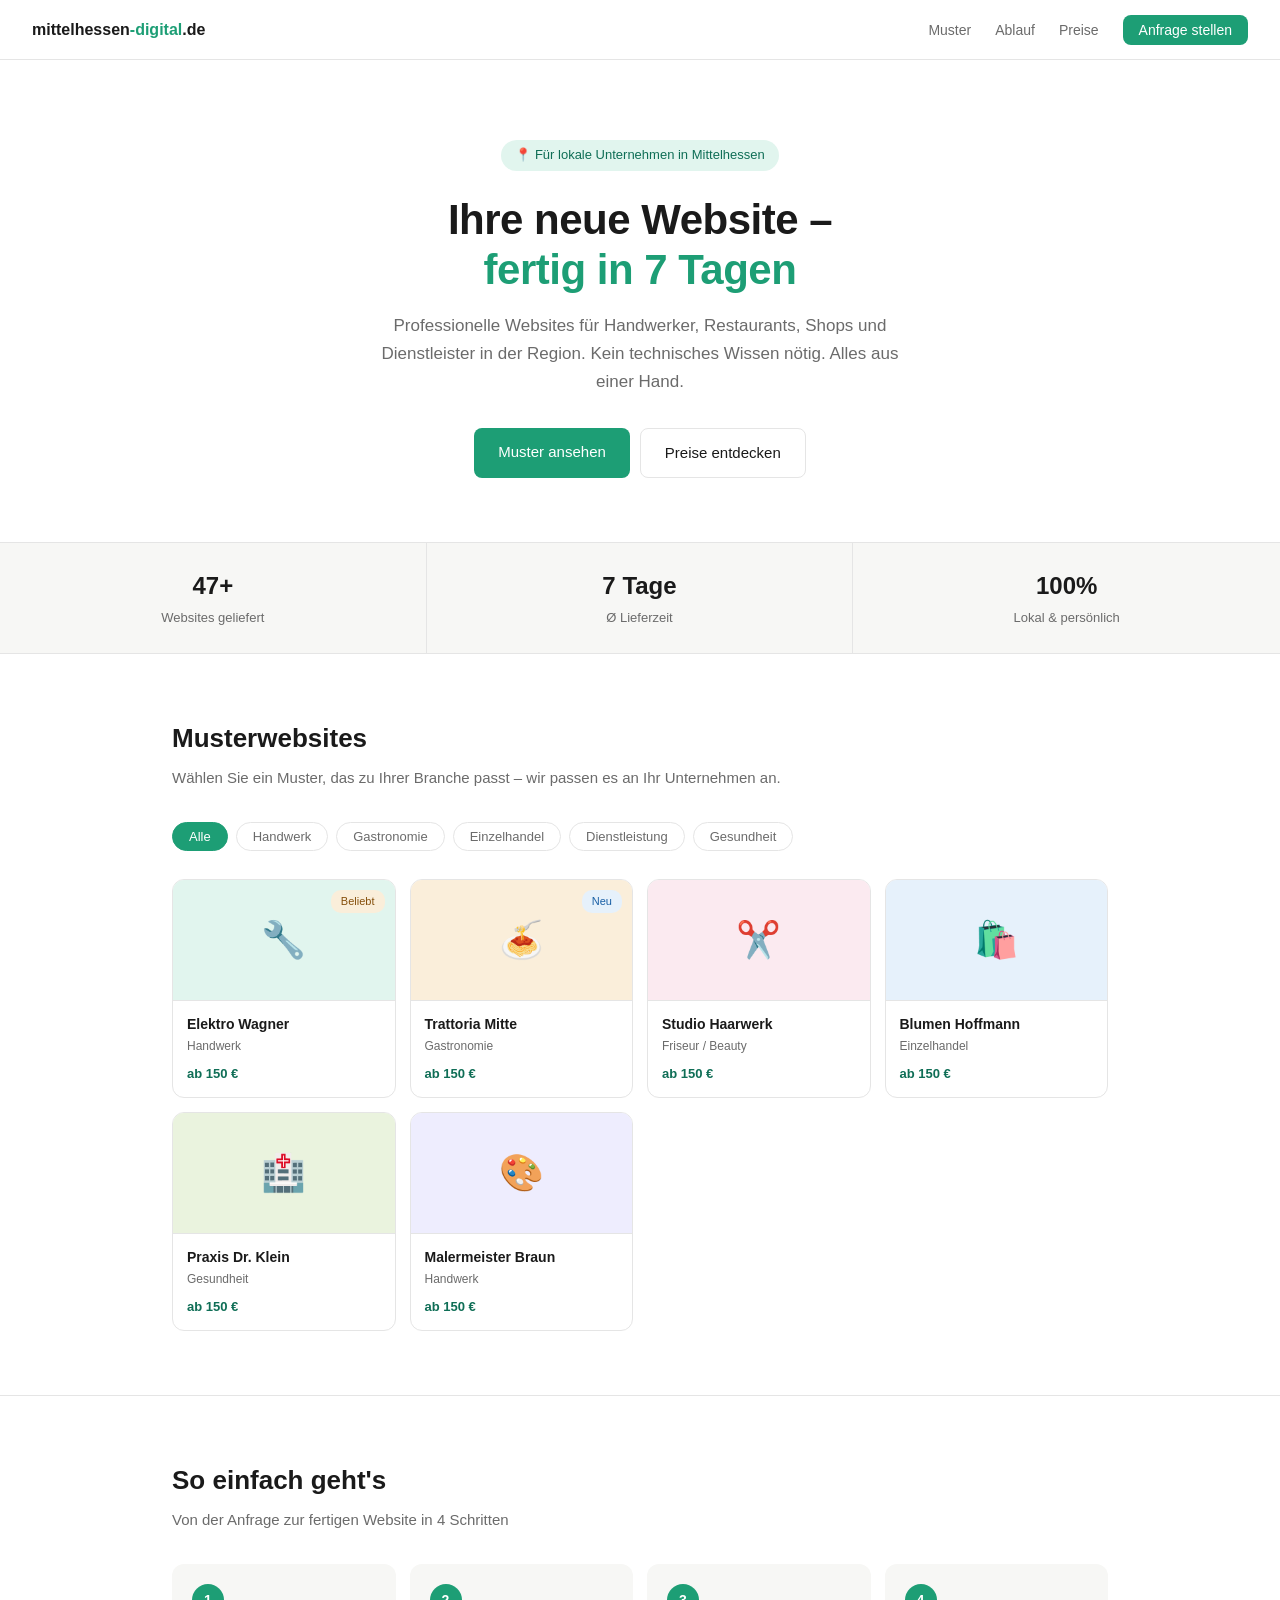
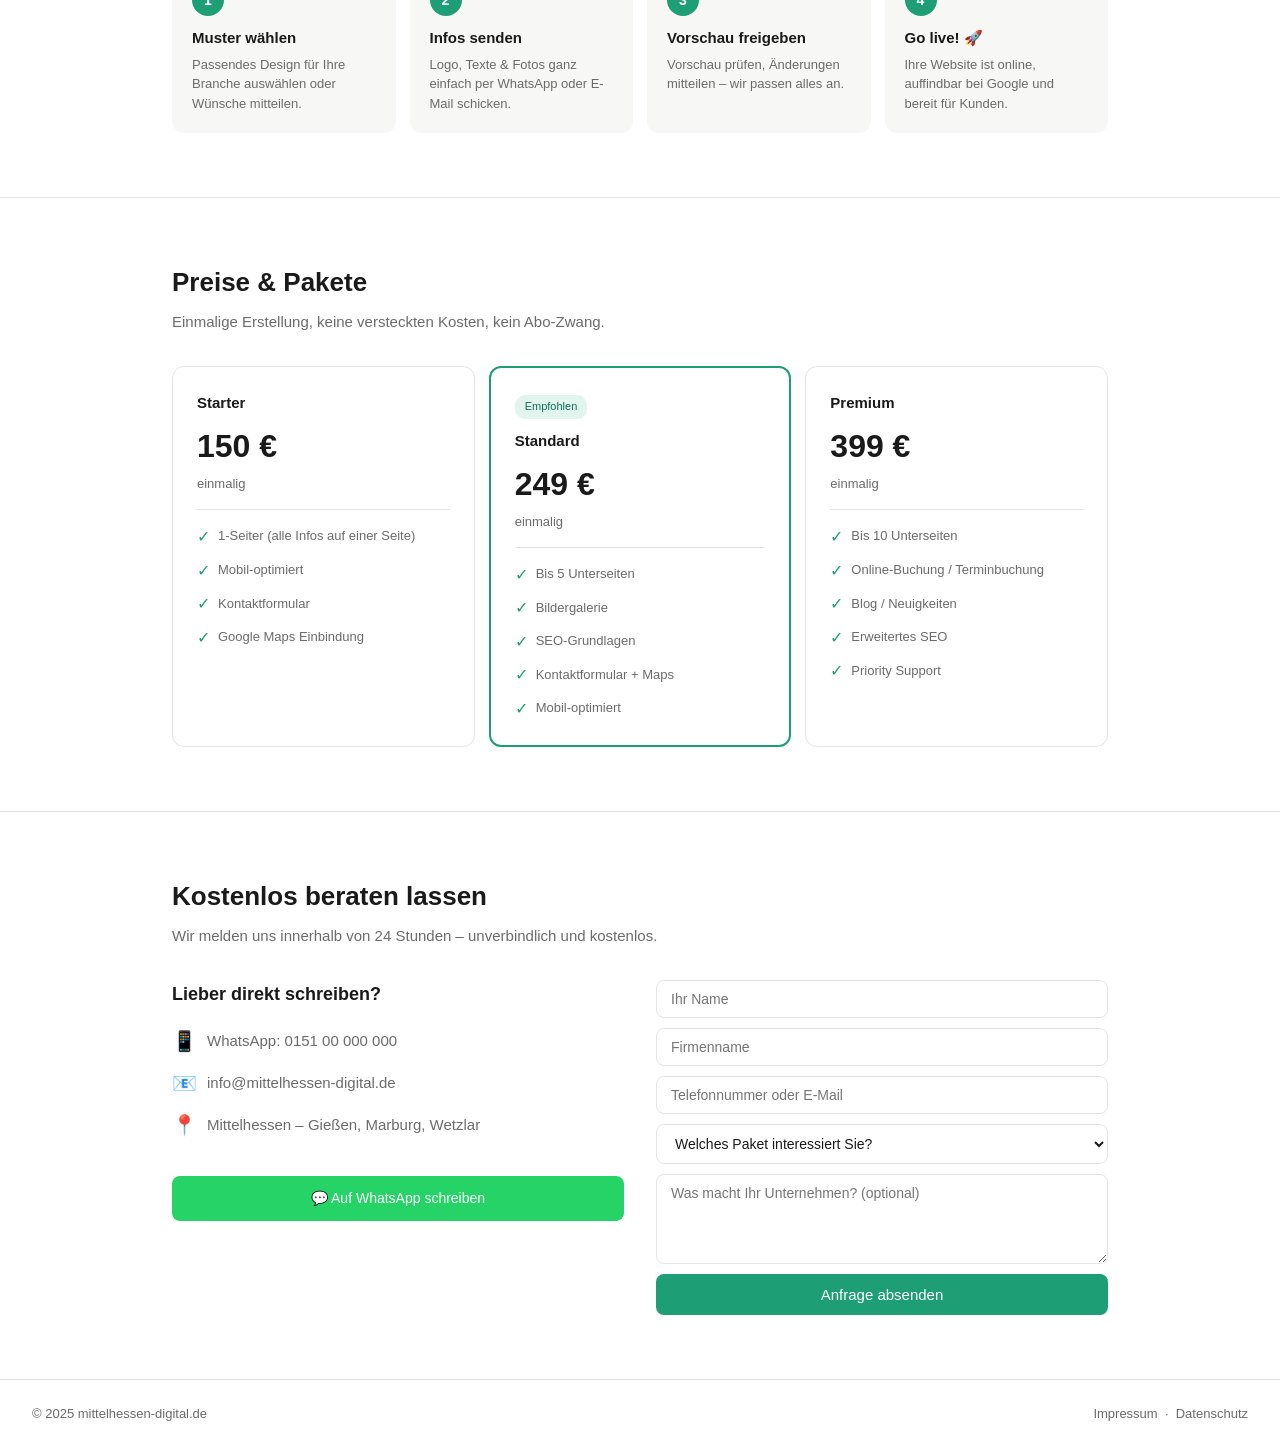
==== index.html @ f5709f74 "Add files via upload" ====
<!DOCTYPE html>
<html lang="de">
<head>
<meta charset="UTF-8">
<meta name="viewport" content="width=device-width, initial-scale=1.0">
<title>Mittelhessen Digital – Ihre Website in 7 Tagen</title>
<meta name="description" content="Professionelle Websites für lokale Unternehmen in Mittelhessen. Handwerk, Gastronomie, Einzelhandel & mehr. Ab 150 €.">
<style>
  *, *::before, *::after { box-sizing: border-box; margin: 0; padding: 0; }

  :root {
    --green: #1D9E75;
    --green-light: #E1F5EE;
    --green-dark: #0F6E56;
    --text: #1a1a1a;
    --text-muted: #6b6b6b;
    --border: #e5e5e5;
    --bg: #ffffff;
    --bg-soft: #f7f7f5;
    --radius: 12px;
    --radius-sm: 8px;
  }

  html { scroll-behavior: smooth; }

  body {
    font-family: -apple-system, BlinkMacSystemFont, 'Segoe UI', sans-serif;
    color: var(--text);
    background: var(--bg);
    font-size: 16px;
    line-height: 1.6;
  }

  /* NAV */
  nav {
    position: sticky;
    top: 0;
    background: rgba(255,255,255,0.95);
    backdrop-filter: blur(8px);
    border-bottom: 1px solid var(--border);
    z-index: 100;
    padding: 0 2rem;
    height: 60px;
    display: flex;
    align-items: center;
    justify-content: space-between;
  }

  .logo {
    font-size: 16px;
    font-weight: 600;
    color: var(--text);
    text-decoration: none;
  }
  .logo span { color: var(--green); }

  .nav-links {
    display: flex;
    gap: 24px;
    list-style: none;
  }
  .nav-links a {
    font-size: 14px;
    color: var(--text-muted);
    text-decoration: none;
    transition: color 0.2s;
  }
  .nav-links a:hover { color: var(--green); }

  .nav-cta {
    background: var(--green);
    color: #fff !important;
    padding: 7px 16px;
    border-radius: var(--radius-sm);
    font-size: 14px !important;
    font-weight: 500;
  }

  /* HERO */
  .hero {
    padding: 5rem 2rem 4rem;
    text-align: center;
    max-width: 700px;
    margin: 0 auto;
  }

  .hero-badge {
    display: inline-flex;
    align-items: center;
    gap: 6px;
    background: var(--green-light);
    color: var(--green-dark);
    font-size: 13px;
    font-weight: 500;
    padding: 5px 14px;
    border-radius: 20px;
    margin-bottom: 1.5rem;
  }

  .hero h1 {
    font-size: clamp(28px, 5vw, 42px);
    font-weight: 700;
    line-height: 1.2;
    letter-spacing: -0.5px;
    margin-bottom: 1rem;
    color: var(--text);
  }

  .hero h1 em {
    font-style: normal;
    color: var(--green);
  }

  .hero p {
    font-size: 17px;
    color: var(--text-muted);
    max-width: 520px;
    margin: 0 auto 2rem;
    line-height: 1.65;
  }

  .hero-btns {
    display: flex;
    gap: 10px;
    justify-content: center;
    flex-wrap: wrap;
  }

  .btn {
    padding: 12px 24px;
    border-radius: var(--radius-sm);
    font-size: 15px;
    font-weight: 500;
    cursor: pointer;
    text-decoration: none;
    display: inline-block;
    transition: opacity 0.15s, transform 0.15s;
  }
  .btn:hover { opacity: 0.88; transform: translateY(-1px); }
  .btn-green { background: var(--green); color: #fff; border: none; }
  .btn-outline { background: transparent; border: 1px solid var(--border); color: var(--text); }

  /* STATS */
  .stats {
    display: grid;
    grid-template-columns: repeat(3, 1fr);
    border-top: 1px solid var(--border);
    border-bottom: 1px solid var(--border);
    background: var(--bg-soft);
  }
  .stat {
    padding: 1.5rem;
    text-align: center;
    border-right: 1px solid var(--border);
  }
  .stat:last-child { border-right: none; }
  .stat-num { font-size: 24px; font-weight: 700; color: var(--text); }
  .stat-label { font-size: 13px; color: var(--text-muted); margin-top: 3px; }

  /* SECTIONS */
  .section {
    padding: 4rem 2rem;
    max-width: 1000px;
    margin: 0 auto;
  }

  .section-header { margin-bottom: 2rem; }
  .section-header h2 { font-size: 26px; font-weight: 700; margin-bottom: 6px; }
  .section-header p { font-size: 15px; color: var(--text-muted); }

  /* FILTER */
  .filter-bar {
    display: flex;
    gap: 8px;
    flex-wrap: wrap;
    margin-bottom: 1.75rem;
  }
  .filter-btn {
    border: 1px solid var(--border);
    background: var(--bg);
    color: var(--text-muted);
    font-size: 13px;
    padding: 6px 16px;
    border-radius: 20px;
    cursor: pointer;
    transition: all 0.15s;
  }
  .filter-btn:hover { border-color: var(--green); color: var(--green); }
  .filter-btn.active { background: var(--green); color: #fff; border-color: var(--green); }

  /* CARDS GRID */
  .cards {
    display: grid;
    grid-template-columns: repeat(auto-fill, minmax(200px, 1fr));
    gap: 14px;
  }

  .card {
    background: var(--bg);
    border: 1px solid var(--border);
    border-radius: var(--radius);
    overflow: hidden;
    cursor: pointer;
    transition: border-color 0.15s, transform 0.15s, box-shadow 0.15s;
    text-decoration: none;
    color: inherit;
    display: block;
  }
  .card:hover {
    border-color: var(--green);
    transform: translateY(-2px);
    box-shadow: 0 4px 16px rgba(29,158,117,0.1);
  }

  .card-preview {
    height: 120px;
    display: flex;
    align-items: center;
    justify-content: center;
    font-size: 36px;
    position: relative;
  }

  .card-badge {
    position: absolute;
    top: 10px;
    right: 10px;
    font-size: 11px;
    font-weight: 500;
    padding: 3px 10px;
    border-radius: 10px;
  }
  .badge-pop { background: #FAEEDA; color: #854F0B; }
  .badge-new { background: #E6F1FB; color: #185FA5; }

  .card-body {
    padding: 12px 14px;
    border-top: 1px solid var(--border);
  }
  .card-name { font-size: 14px; font-weight: 600; color: var(--text); }
  .card-branch { font-size: 12px; color: var(--text-muted); margin-top: 2px; }
  .card-price { font-size: 13px; color: var(--green-dark); font-weight: 600; margin-top: 8px; }

  /* PROCESS */
  .process {
    display: grid;
    grid-template-columns: repeat(auto-fit, minmax(180px, 1fr));
    gap: 14px;
  }

  .step {
    background: var(--bg-soft);
    border-radius: var(--radius);
    padding: 1.25rem;
  }
  .step-num {
    width: 32px;
    height: 32px;
    background: var(--green);
    color: #fff;
    border-radius: 50%;
    display: flex;
    align-items: center;
    justify-content: center;
    font-size: 14px;
    font-weight: 700;
    margin-bottom: 10px;
  }
  .step h3 { font-size: 15px; font-weight: 600; margin-bottom: 5px; }
  .step p { font-size: 13px; color: var(--text-muted); line-height: 1.5; }

  /* PRICING */
  .pricing {
    display: grid;
    grid-template-columns: repeat(auto-fit, minmax(200px, 1fr));
    gap: 14px;
  }

  .price-card {
    background: var(--bg);
    border: 1px solid var(--border);
    border-radius: var(--radius);
    padding: 1.5rem;
  }
  .price-card.featured { border: 2px solid var(--green); }

  .recommended-badge {
    display: inline-block;
    background: var(--green-light);
    color: var(--green-dark);
    font-size: 11px;
    font-weight: 500;
    padding: 3px 10px;
    border-radius: 10px;
    margin-bottom: 10px;
  }

  .price-name { font-size: 15px; font-weight: 600; margin-bottom: 4px; }
  .price-amount { font-size: 32px; font-weight: 700; color: var(--text); margin: 6px 0 2px; }
  .price-period { font-size: 13px; color: var(--text-muted); }
  .price-features {
    margin-top: 14px;
    padding-top: 14px;
    border-top: 1px solid var(--border);
    display: flex;
    flex-direction: column;
    gap: 8px;
  }
  .price-feature {
    display: flex;
    align-items: center;
    gap: 8px;
    font-size: 13px;
    color: var(--text-muted);
  }
  .check { color: var(--green); font-size: 16px; flex-shrink: 0; }

  /* DIVIDER */
  .divider {
    border: none;
    border-top: 1px solid var(--border);
  }

  /* CTA */
  .cta-section {
    background: var(--bg-soft);
    border-top: 1px solid var(--border);
    padding: 4rem 2rem;
    text-align: center;
  }
  .cta-section h2 { font-size: 26px; font-weight: 700; margin-bottom: 10px; }
  .cta-section p { font-size: 15px; color: var(--text-muted); margin-bottom: 1.75rem; }

  /* CONTACT */
  .contact-grid {
    display: grid;
    grid-template-columns: 1fr 1fr;
    gap: 2rem;
    align-items: start;
  }
  .contact-info h3 { font-size: 18px; font-weight: 600; margin-bottom: 1rem; }
  .contact-item {
    display: flex;
    align-items: center;
    gap: 10px;
    font-size: 15px;
    color: var(--text-muted);
    margin-bottom: 10px;
  }
  .contact-icon { font-size: 20px; }
  .contact-form { display: flex; flex-direction: column; gap: 10px; }
  .contact-form input,
  .contact-form select,
  .contact-form textarea {
    width: 100%;
    padding: 10px 14px;
    border: 1px solid var(--border);
    border-radius: var(--radius-sm);
    font-size: 14px;
    font-family: inherit;
    background: var(--bg);
    color: var(--text);
    transition: border-color 0.15s;
  }
  .contact-form input:focus,
  .contact-form select:focus,
  .contact-form textarea:focus {
    outline: none;
    border-color: var(--green);
  }
  .contact-form textarea { resize: vertical; min-height: 90px; }
  .whatsapp-btn {
    display: flex;
    align-items: center;
    justify-content: center;
    gap: 8px;
    background: #25D366;
    color: #fff;
    border: none;
    padding: 11px 20px;
    border-radius: var(--radius-sm);
    font-size: 14px;
    font-weight: 500;
    cursor: pointer;
    text-decoration: none;
    transition: opacity 0.15s;
  }
  .whatsapp-btn:hover { opacity: 0.88; }

  /* FOOTER */
  footer {
    border-top: 1px solid var(--border);
    padding: 1.5rem 2rem;
    display: flex;
    align-items: center;
    justify-content: space-between;
    font-size: 13px;
    color: var(--text-muted);
    flex-wrap: wrap;
    gap: 10px;
  }
  footer a { color: var(--text-muted); text-decoration: none; }
  footer a:hover { color: var(--green); }

  /* MOBILE */
  @media (max-width: 640px) {
    nav { padding: 0 1rem; }
    .nav-links { display: none; }
    .hero { padding: 3rem 1rem 2.5rem; }
    .stats { grid-template-columns: repeat(3, 1fr); }
    .stat { padding: 1rem 0.5rem; }
    .stat-num { font-size: 18px; }
    .section { padding: 2.5rem 1rem; }
    .cards { grid-template-columns: repeat(2, 1fr); }
    .contact-grid { grid-template-columns: 1fr; }
    footer { flex-direction: column; text-align: center; }
  }
</style>
</head>
<body>

<!-- NAV -->
<nav>
  <a href="#" class="logo">mittelhessen<span>-digital</span>.de</a>
  <ul class="nav-links">
    <li><a href="#muster">Muster</a></li>
    <li><a href="#ablauf">Ablauf</a></li>
    <li><a href="#preise">Preise</a></li>
    <li><a href="#kontakt" class="nav-cta">Anfrage stellen</a></li>
  </ul>
</nav>

<!-- HERO -->
<section class="hero">
  <div class="hero-badge">📍 Für lokale Unternehmen in Mittelhessen</div>
  <h1>Ihre neue Website –<br><em>fertig in 7 Tagen</em></h1>
  <p>Professionelle Websites für Handwerker, Restaurants, Shops und Dienstleister in der Region. Kein technisches Wissen nötig. Alles aus einer Hand.</p>
  <div class="hero-btns">
    <a href="#muster" class="btn btn-green">Muster ansehen</a>
    <a href="#preise" class="btn btn-outline">Preise entdecken</a>
  </div>
</section>

<!-- STATS -->
<div class="stats">
  <div class="stat">
    <div class="stat-num">47+</div>
    <div class="stat-label">Websites geliefert</div>
  </div>
  <div class="stat">
    <div class="stat-num">7 Tage</div>
    <div class="stat-label">Ø Lieferzeit</div>
  </div>
  <div class="stat">
    <div class="stat-num">100%</div>
    <div class="stat-label">Lokal & persönlich</div>
  </div>
</div>

<!-- MUSTER -->
<section class="section" id="muster">
  <div class="section-header">
    <h2>Musterwebsites</h2>
    <p>Wählen Sie ein Muster, das zu Ihrer Branche passt – wir passen es an Ihr Unternehmen an.</p>
  </div>

  <div class="filter-bar">
    <button class="filter-btn active" onclick="filterCards('alle', this)">Alle</button>
    <button class="filter-btn" onclick="filterCards('handwerk', this)">Handwerk</button>
    <button class="filter-btn" onclick="filterCards('gastro', this)">Gastronomie</button>
    <button class="filter-btn" onclick="filterCards('handel', this)">Einzelhandel</button>
    <button class="filter-btn" onclick="filterCards('service', this)">Dienstleistung</button>
    <button class="filter-btn" onclick="filterCards('gesundheit', this)">Gesundheit</button>
  </div>

  <div class="cards" id="cards-container">
    <a href="#kontakt" class="card" data-cat="handwerk">
      <div class="card-preview" style="background:#E1F5EE;">🔧<span class="card-badge badge-pop">Beliebt</span></div>
      <div class="card-body">
        <div class="card-name">Elektro Wagner</div>
        <div class="card-branch">Handwerk</div>
        <div class="card-price">ab 150 €</div>
      </div>
    </a>
    <a href="#kontakt" class="card" data-cat="gastro">
      <div class="card-preview" style="background:#FAEEDA;">🍝<span class="card-badge badge-new">Neu</span></div>
      <div class="card-body">
        <div class="card-name">Trattoria Mitte</div>
        <div class="card-branch">Gastronomie</div>
        <div class="card-price">ab 150 €</div>
      </div>
    </a>
    <a href="#kontakt" class="card" data-cat="service">
      <div class="card-preview" style="background:#FBEAF0;">✂️</div>
      <div class="card-body">
        <div class="card-name">Studio Haarwerk</div>
        <div class="card-branch">Friseur / Beauty</div>
        <div class="card-price">ab 150 €</div>
      </div>
    </a>
    <a href="#kontakt" class="card" data-cat="handel">
      <div class="card-preview" style="background:#E6F1FB;">🛍️</div>
      <div class="card-body">
        <div class="card-name">Blumen Hoffmann</div>
        <div class="card-branch">Einzelhandel</div>
        <div class="card-price">ab 150 €</div>
      </div>
    </a>
    <a href="#kontakt" class="card" data-cat="gesundheit">
      <div class="card-preview" style="background:#EAF3DE;">🏥</div>
      <div class="card-body">
        <div class="card-name">Praxis Dr. Klein</div>
        <div class="card-branch">Gesundheit</div>
        <div class="card-price">ab 150 €</div>
      </div>
    </a>
    <a href="#kontakt" class="card" data-cat="handwerk">
      <div class="card-preview" style="background:#EEEDFE;">🎨</div>
      <div class="card-body">
        <div class="card-name">Malermeister Braun</div>
        <div class="card-branch">Handwerk</div>
        <div class="card-price">ab 150 €</div>
      </div>
    </a>
  </div>
</section>

<hr class="divider">

<!-- ABLAUF -->
<section class="section" id="ablauf">
  <div class="section-header">
    <h2>So einfach geht's</h2>
    <p>Von der Anfrage zur fertigen Website in 4 Schritten</p>
  </div>
  <div class="process">
    <div class="step">
      <div class="step-num">1</div>
      <h3>Muster wählen</h3>
      <p>Passendes Design für Ihre Branche auswählen oder Wünsche mitteilen.</p>
    </div>
    <div class="step">
      <div class="step-num">2</div>
      <h3>Infos senden</h3>
      <p>Logo, Texte & Fotos ganz einfach per WhatsApp oder E-Mail schicken.</p>
    </div>
    <div class="step">
      <div class="step-num">3</div>
      <h3>Vorschau freigeben</h3>
      <p>Vorschau prüfen, Änderungen mitteilen – wir passen alles an.</p>
    </div>
    <div class="step">
      <div class="step-num">4</div>
      <h3>Go live! 🚀</h3>
      <p>Ihre Website ist online, auffindbar bei Google und bereit für Kunden.</p>
    </div>
  </div>
</section>

<hr class="divider">

<!-- PREISE -->
<section class="section" id="preise">
  <div class="section-header">
    <h2>Preise & Pakete</h2>
    <p>Einmalige Erstellung, keine versteckten Kosten, kein Abo-Zwang.</p>
  </div>
  <div class="pricing">
    <div class="price-card">
      <div class="price-name">Starter</div>
      <div class="price-amount">150 €</div>
      <div class="price-period">einmalig</div>
      <div class="price-features">
        <div class="price-feature"><span class="check">✓</span> 1-Seiter (alle Infos auf einer Seite)</div>
        <div class="price-feature"><span class="check">✓</span> Mobil-optimiert</div>
        <div class="price-feature"><span class="check">✓</span> Kontaktformular</div>
        <div class="price-feature"><span class="check">✓</span> Google Maps Einbindung</div>
      </div>
    </div>
    <div class="price-card featured">
      <div class="recommended-badge">Empfohlen</div>
      <div class="price-name">Standard</div>
      <div class="price-amount">249 €</div>
      <div class="price-period">einmalig</div>
      <div class="price-features">
        <div class="price-feature"><span class="check">✓</span> Bis 5 Unterseiten</div>
        <div class="price-feature"><span class="check">✓</span> Bildergalerie</div>
        <div class="price-feature"><span class="check">✓</span> SEO-Grundlagen</div>
        <div class="price-feature"><span class="check">✓</span> Kontaktformular + Maps</div>
        <div class="price-feature"><span class="check">✓</span> Mobil-optimiert</div>
      </div>
    </div>
    <div class="price-card">
      <div class="price-name">Premium</div>
      <div class="price-amount">399 €</div>
      <div class="price-period">einmalig</div>
      <div class="price-features">
        <div class="price-feature"><span class="check">✓</span> Bis 10 Unterseiten</div>
        <div class="price-feature"><span class="check">✓</span> Online-Buchung / Terminbuchung</div>
        <div class="price-feature"><span class="check">✓</span> Blog / Neuigkeiten</div>
        <div class="price-feature"><span class="check">✓</span> Erweitertes SEO</div>
        <div class="price-feature"><span class="check">✓</span> Priority Support</div>
      </div>
    </div>
  </div>
</section>

<hr class="divider">

<!-- KONTAKT -->
<section class="section" id="kontakt">
  <div class="section-header">
    <h2>Kostenlos beraten lassen</h2>
    <p>Wir melden uns innerhalb von 24 Stunden – unverbindlich und kostenlos.</p>
  </div>
  <div class="contact-grid">
    <div class="contact-info">
      <h3>Lieber direkt schreiben?</h3>
      <div class="contact-item"><span class="contact-icon">📱</span> WhatsApp: 0151 00 000 000</div>
      <div class="contact-item"><span class="contact-icon">📧</span> info@mittelhessen-digital.de</div>
      <div class="contact-item"><span class="contact-icon">📍</span> Mittelhessen – Gießen, Marburg, Wetzlar</div>
      <br>
      <a href="https://wa.me/4915100000000?text=Hallo%2C%20ich%20interessiere%20mich%20für%20eine%20Website." class="whatsapp-btn">
        💬 Auf WhatsApp schreiben
      </a>
    </div>
    <div class="contact-form">
      <input type="text" placeholder="Ihr Name" />
      <input type="text" placeholder="Firmenname" />
      <input type="tel" placeholder="Telefonnummer oder E-Mail" />
      <select>
        <option value="" disabled selected>Welches Paket interessiert Sie?</option>
        <option>Starter – 150 €</option>
        <option>Standard – 249 €</option>
        <option>Premium – 399 €</option>
        <option>Ich bin mir noch nicht sicher</option>
      </select>
      <textarea placeholder="Was macht Ihr Unternehmen? (optional)"></textarea>
      <button class="btn btn-green" onclick="alert('Vielen Dank! Wir melden uns bald bei Ihnen.')">Anfrage absenden</button>
    </div>
  </div>
</section>

<!-- FOOTER -->
<footer>
  <span>© 2025 mittelhessen-digital.de</span>
  <span>
    <a href="#">Impressum</a> &nbsp;·&nbsp;
    <a href="#">Datenschutz</a>
  </span>
</footer>

<script>
function filterCards(cat, btn) {
  document.querySelectorAll('.filter-btn').forEach(b => b.classList.remove('active'));
  btn.classList.add('active');
  document.querySelectorAll('.card').forEach(card => {
    card.style.display = (cat === 'alle' || card.dataset.cat === cat) ? 'block' : 'none';
  });
}
</script>

</body>
</html>
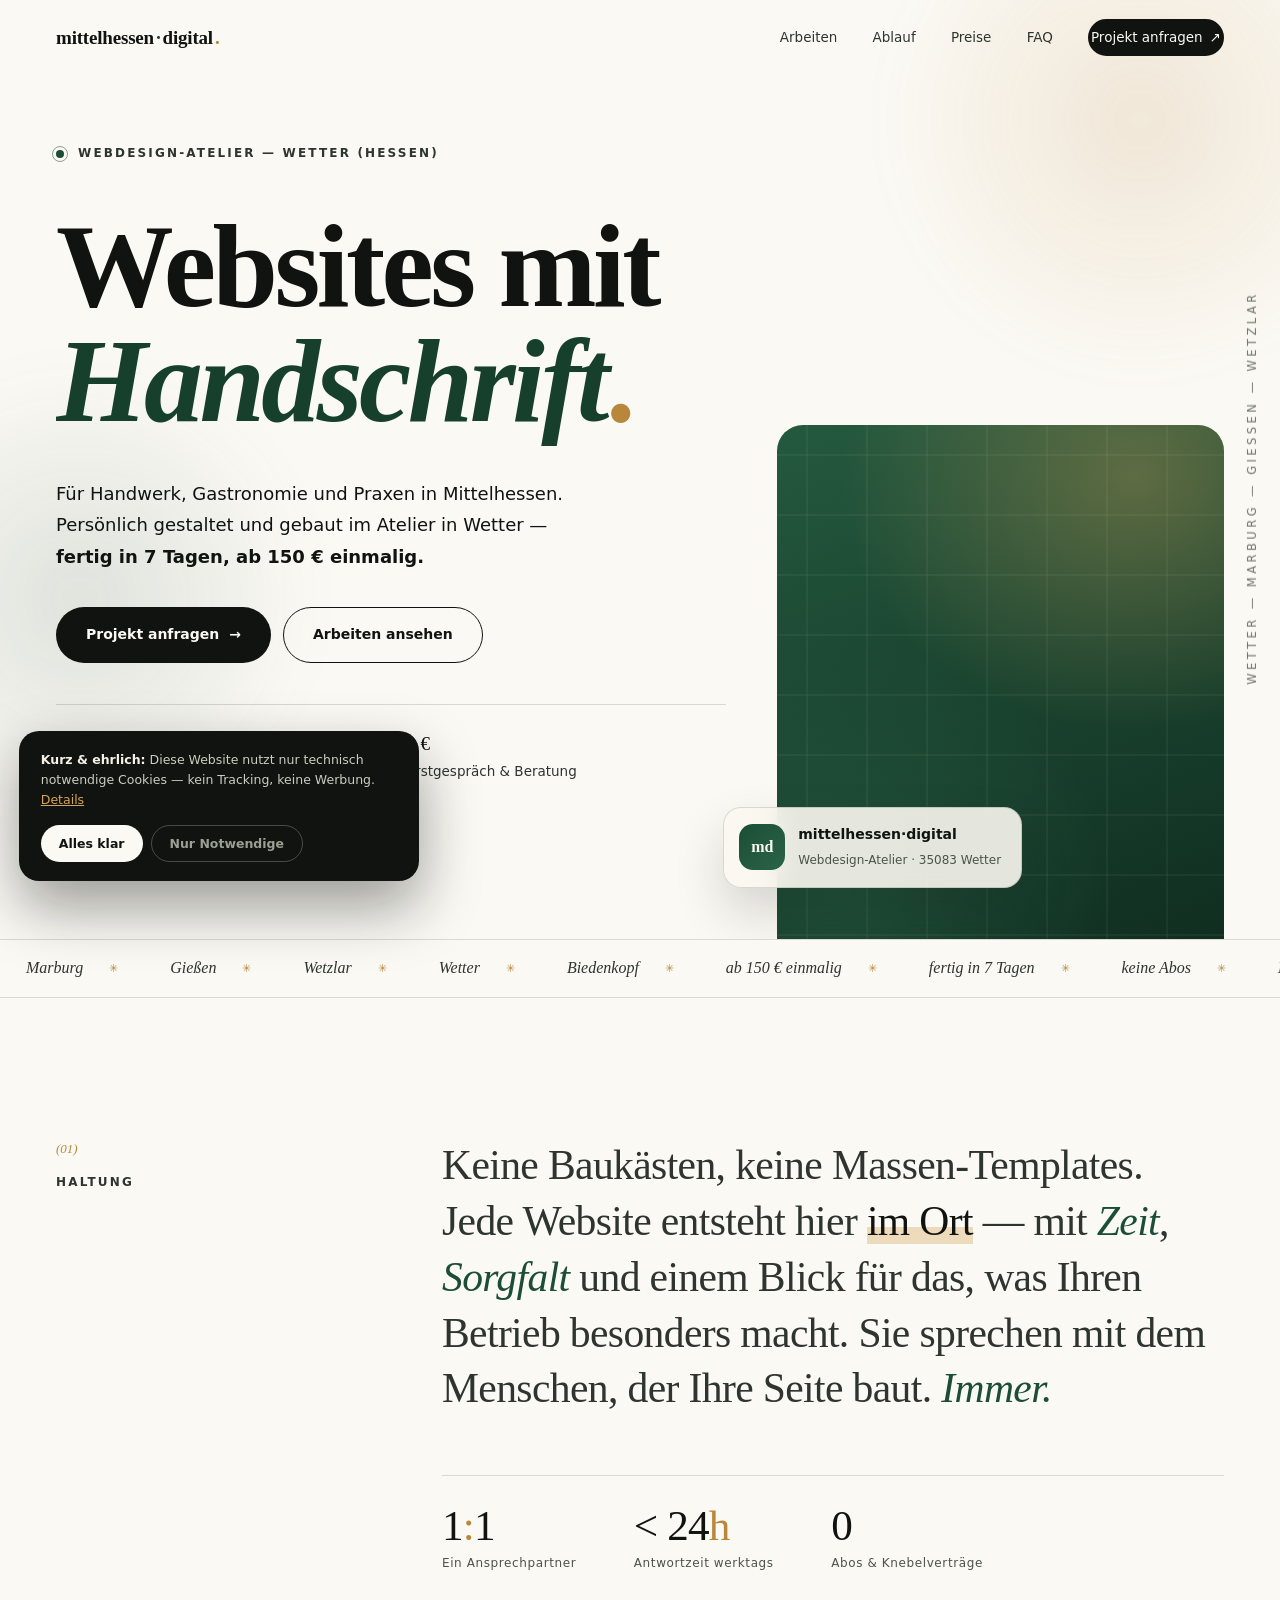
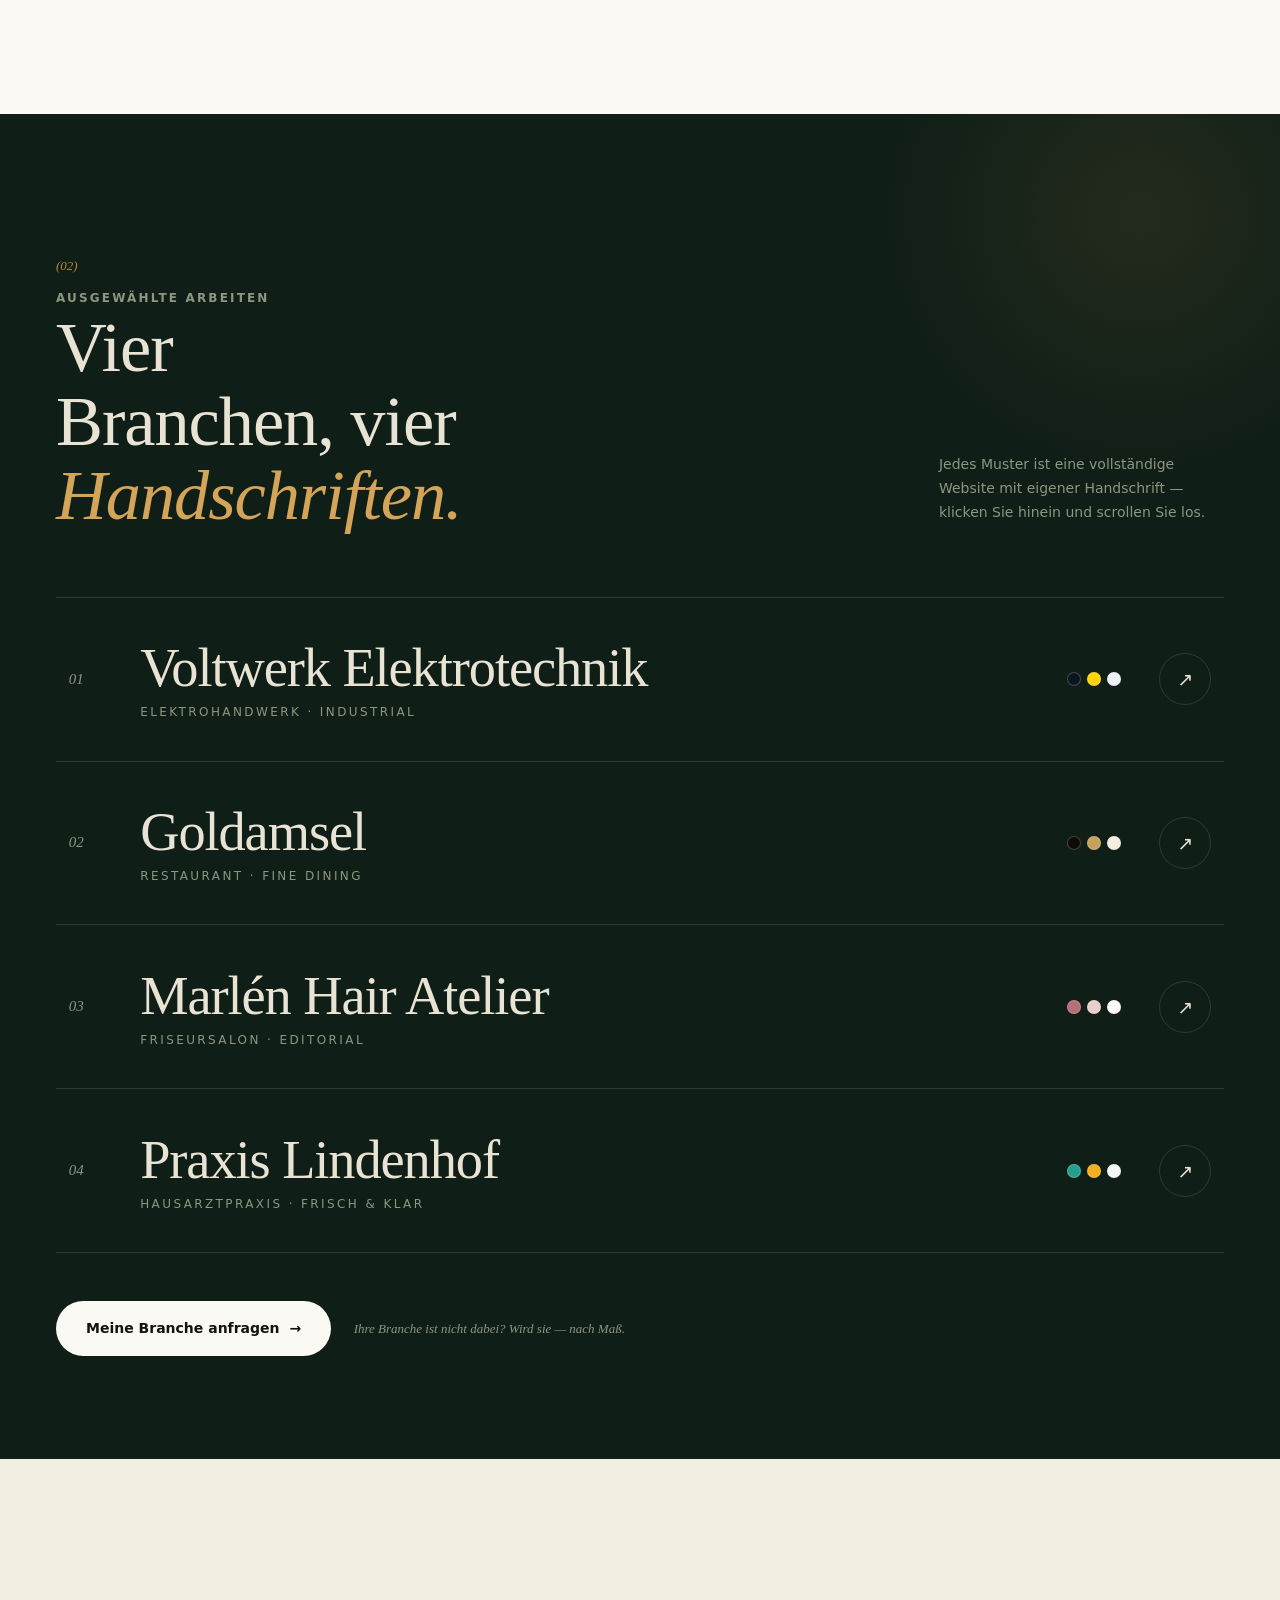
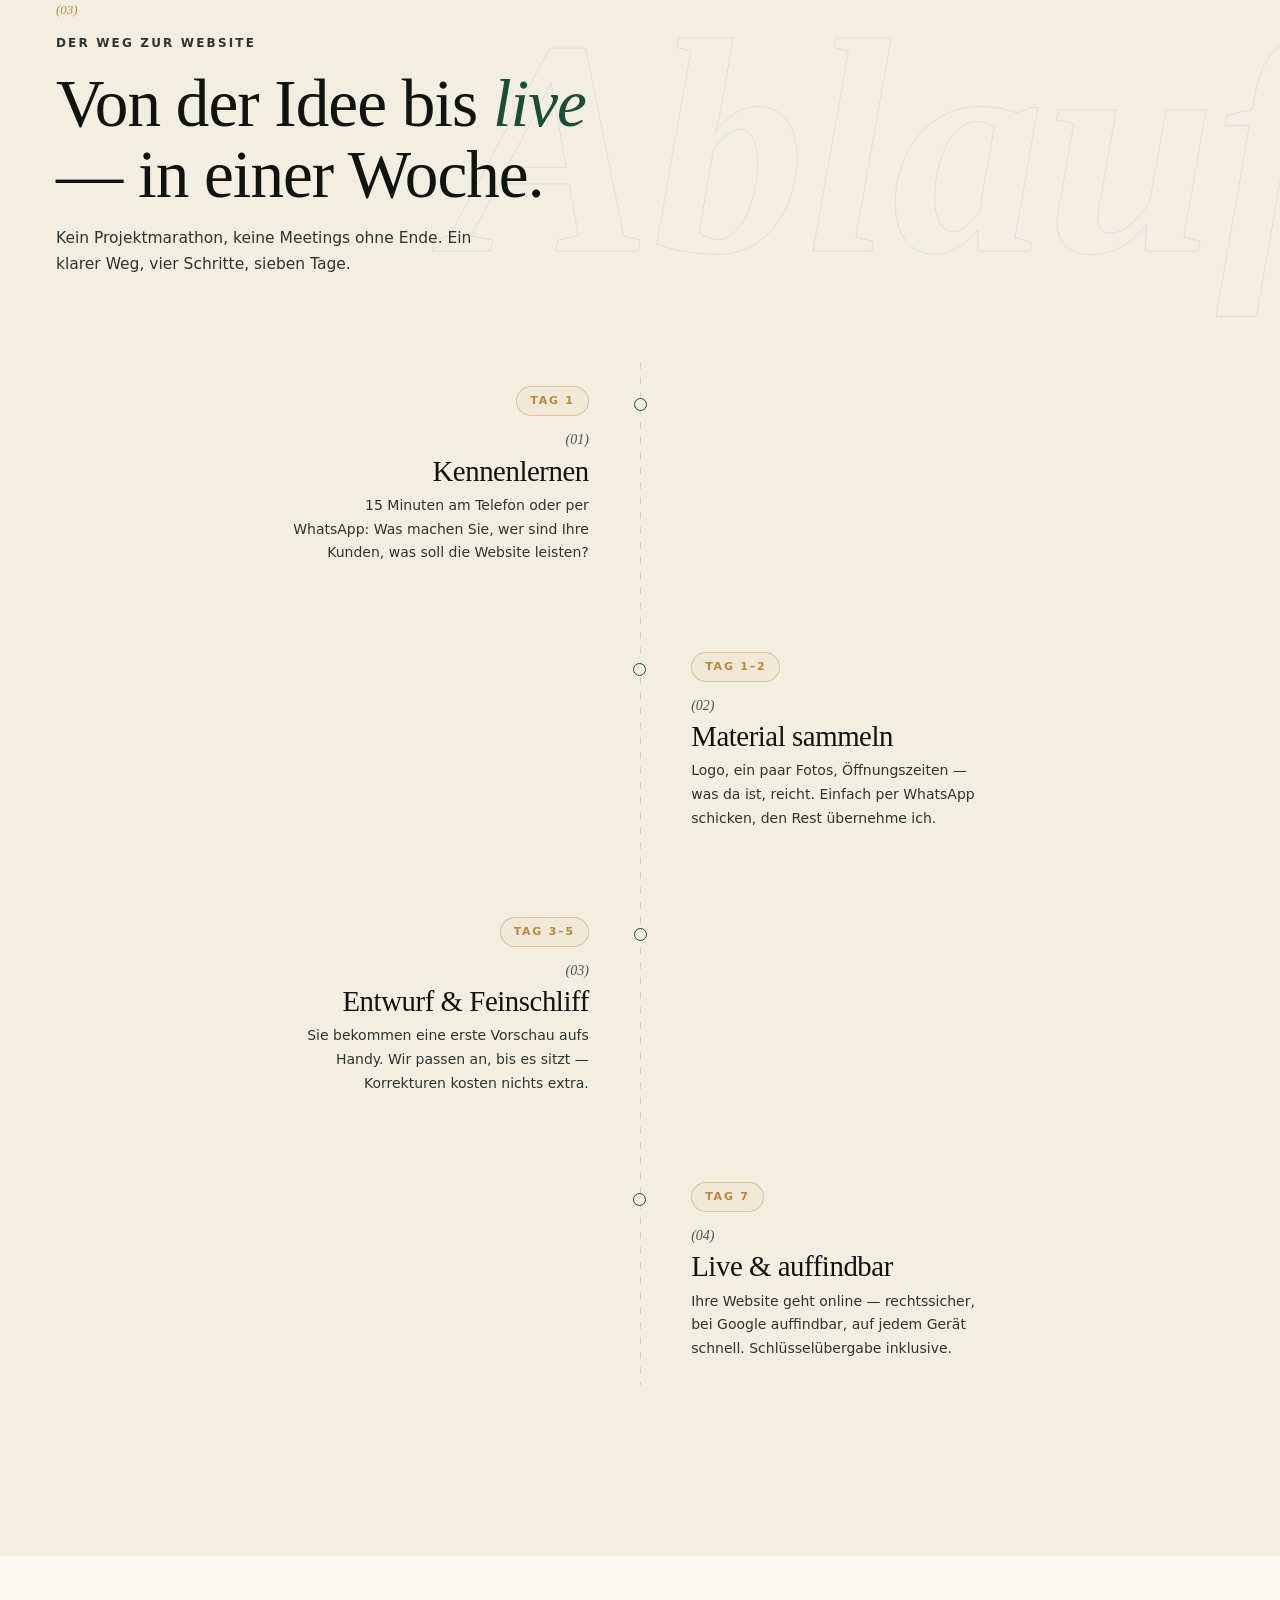
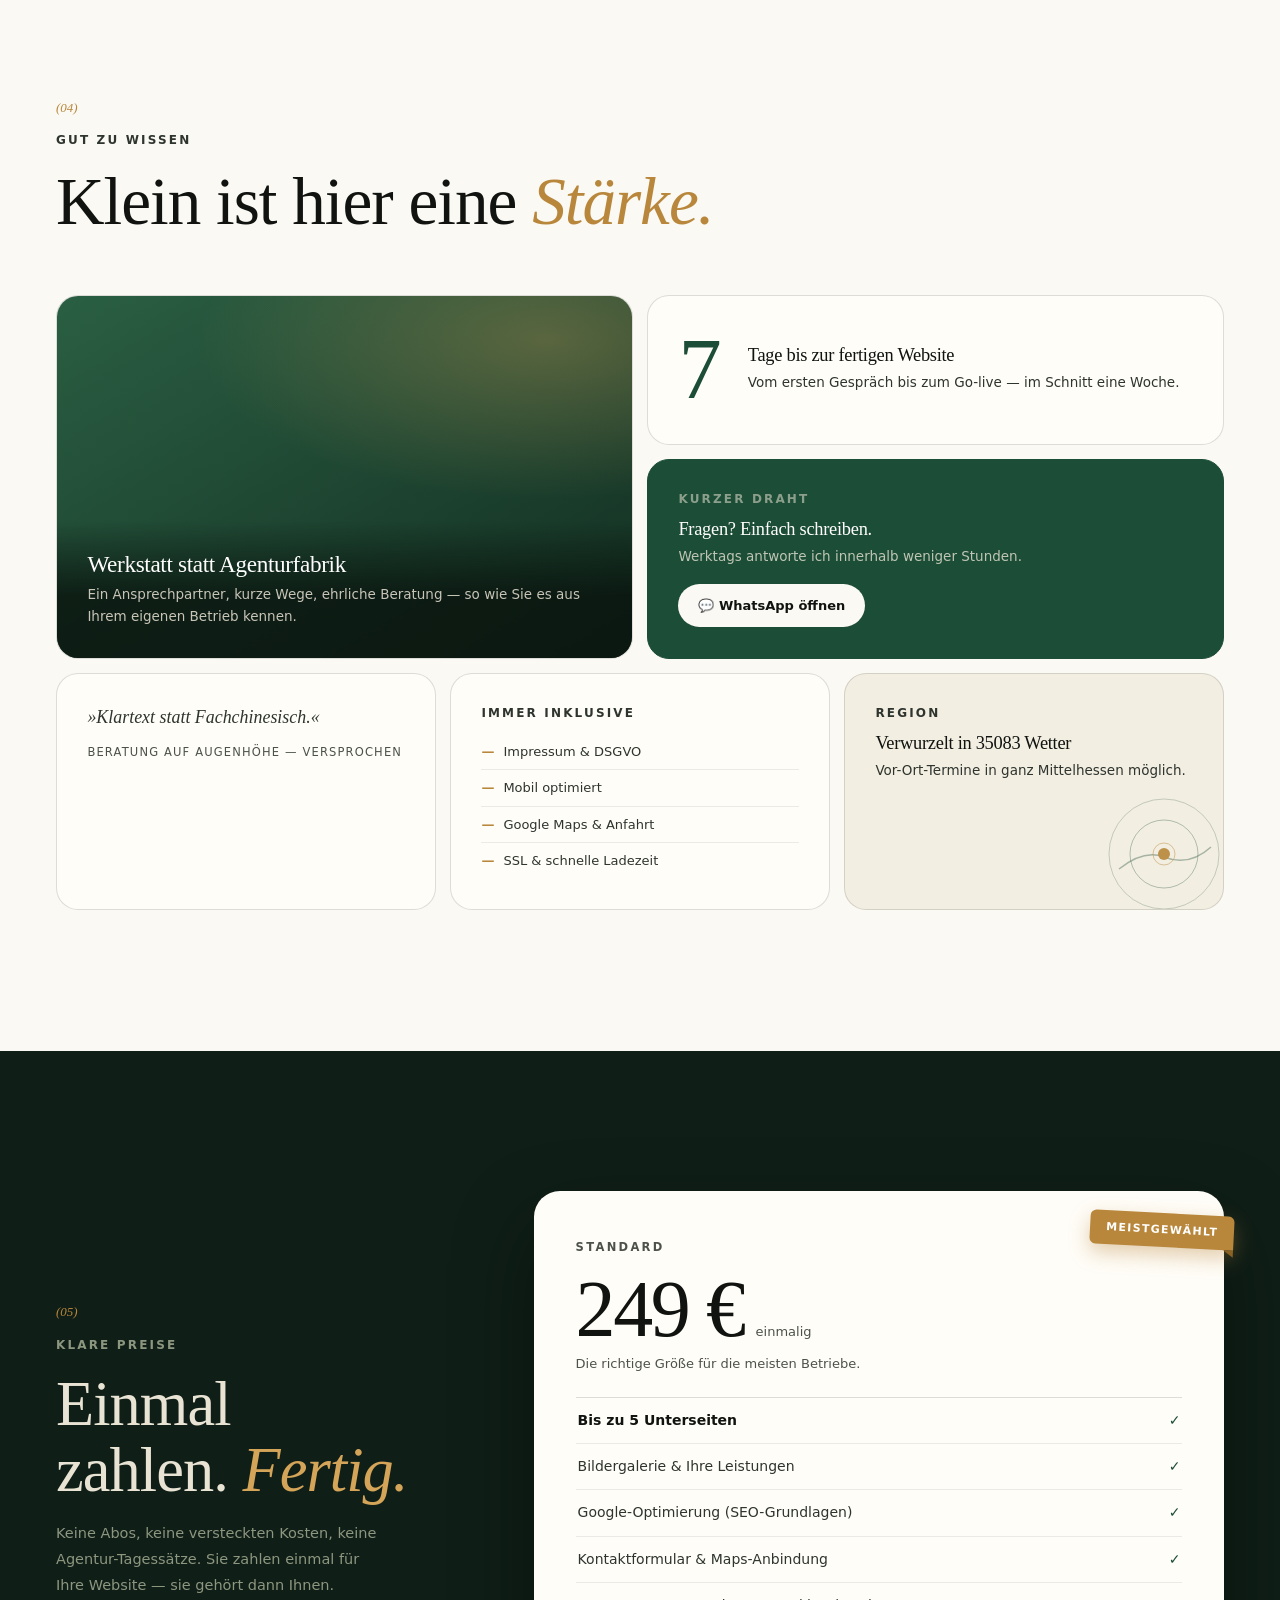
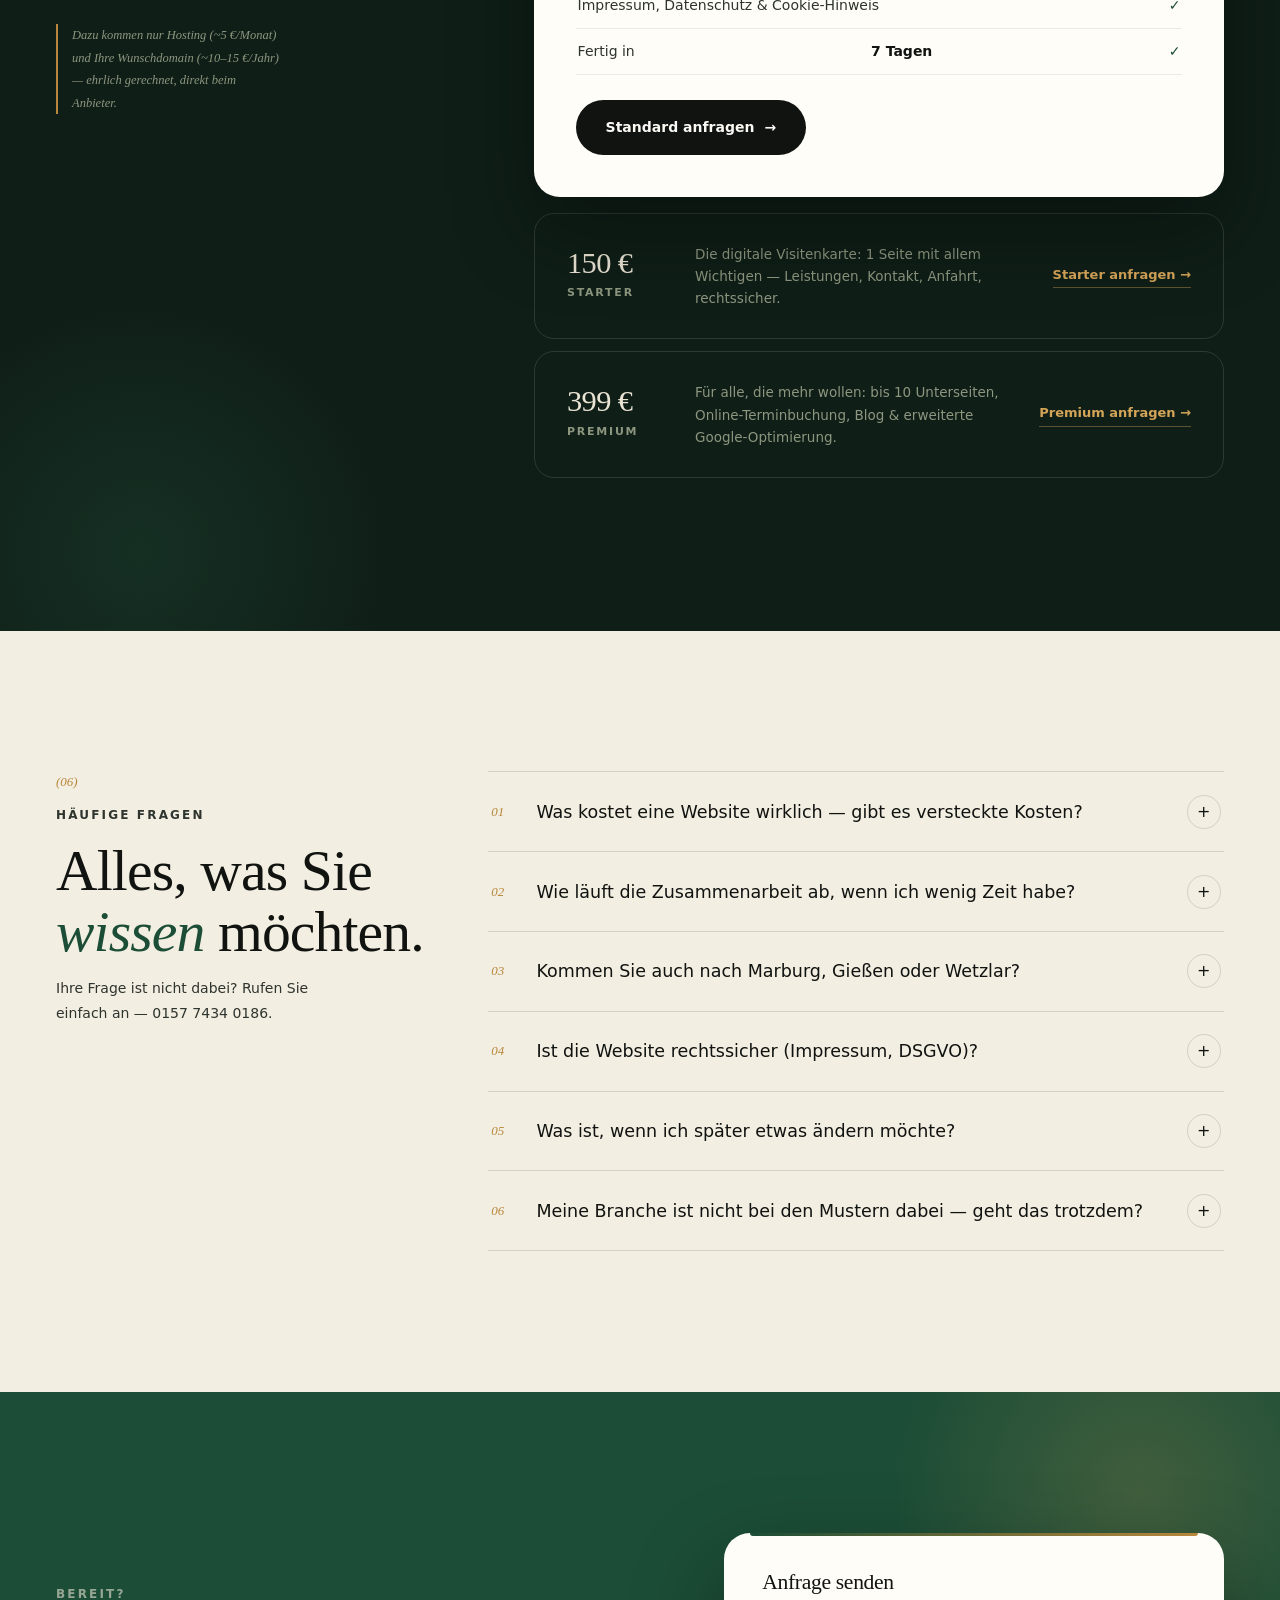
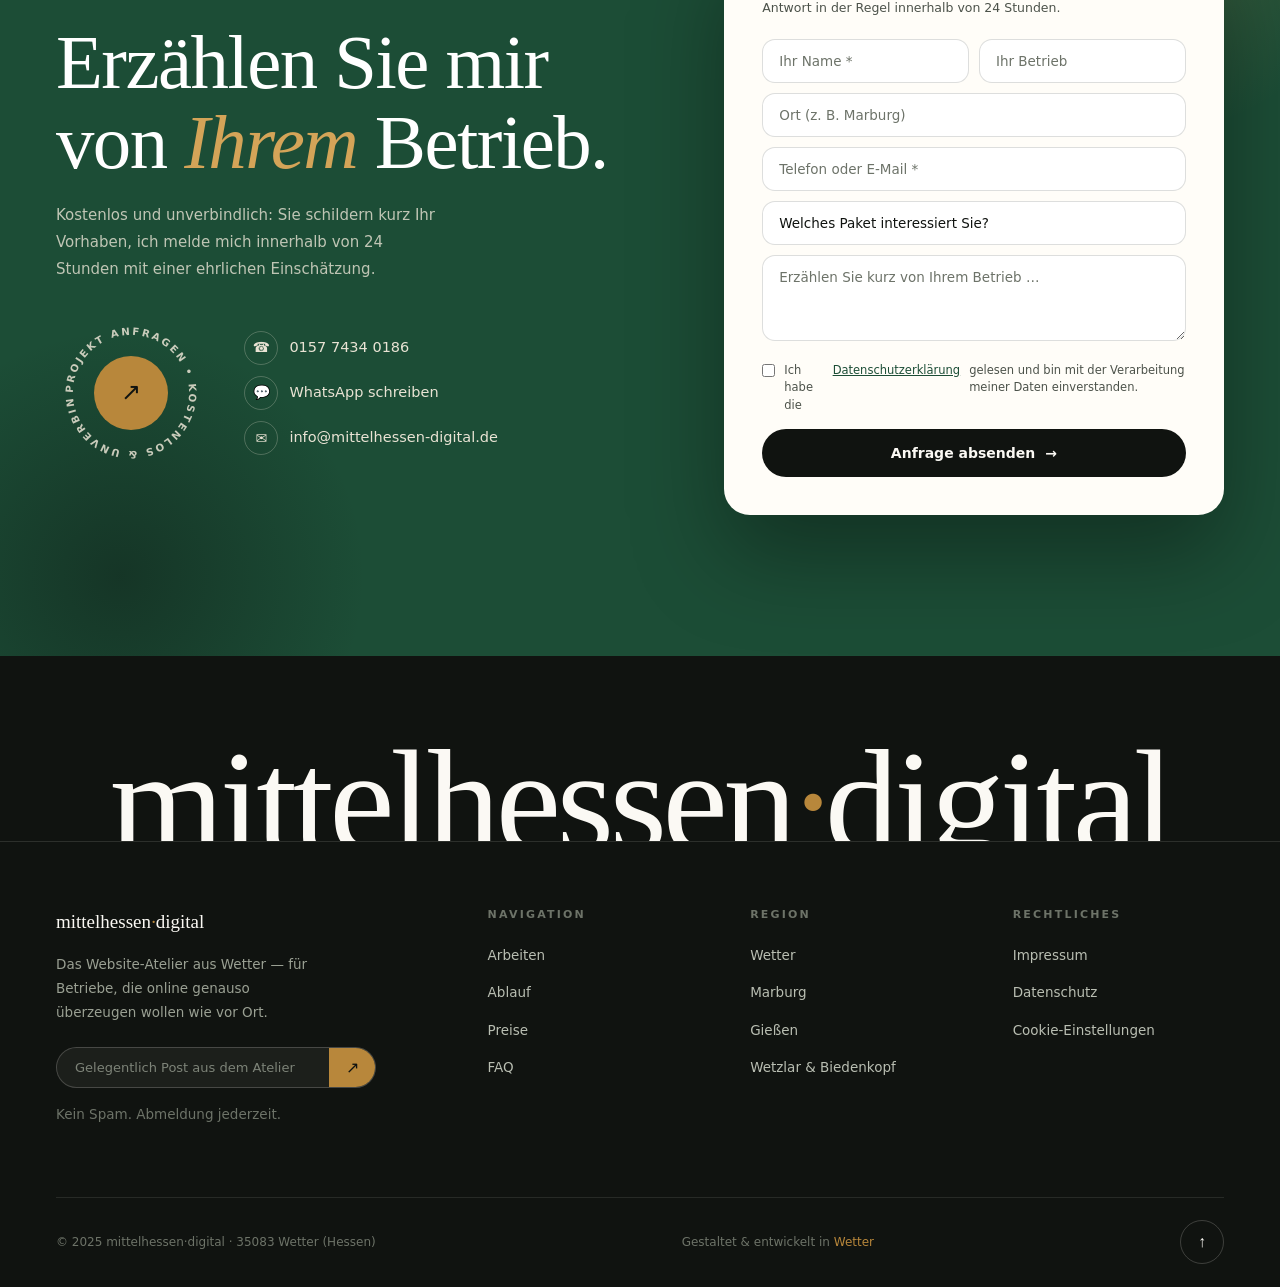
==== commit 4a41aad9: "Add files via upload" ====
--- a/index.html
+++ b/index.html
@@ -3,662 +3,928 @@
 <head>
 <meta charset="UTF-8">
 <meta name="viewport" content="width=device-width, initial-scale=1.0">
-<title>Mittelhessen Digital – Ihre Website in 7 Tagen</title>
-<meta name="description" content="Professionelle Websites für lokale Unternehmen in Mittelhessen. Handwerk, Gastronomie, Einzelhandel & mehr. Ab 150 €.">
+<title>Mittelhessen Digital — Das Website-Atelier aus Wetter für Handwerk, Gastronomie & Praxen</title>
+<meta name="description" content="Websites mit Handschrift für Betriebe in Mittelhessen. Persönlich gestaltet im Atelier in Wetter (Hessen) — fertig in 7 Tagen, ab 150 € einmalig.">
+<meta name="theme-color" content="#f5f1e8">
+<meta property="og:title" content="Mittelhessen Digital — Websites mit Handschrift">
+<meta property="og:description" content="Das Website-Atelier aus Wetter für Handwerk, Gastronomie & Praxen in Mittelhessen.">
+<link href="fonts/fonts.css" rel="stylesheet">
 <style>
-  *, *::before, *::after { box-sizing: border-box; margin: 0; padding: 0; }
-
-  :root {
-    --green: #1D9E75;
-    --green-light: #E1F5EE;
-    --green-dark: #0F6E56;
-    --text: #1a1a1a;
-    --text-muted: #6b6b6b;
-    --border: #e5e5e5;
-    --bg: #ffffff;
-    --bg-soft: #f7f7f5;
-    --radius: 12px;
-    --radius-sm: 8px;
-  }
-
-  html { scroll-behavior: smooth; }
-
-  body {
-    font-family: -apple-system, BlinkMacSystemFont, 'Segoe UI', sans-serif;
-    color: var(--text);
-    background: var(--bg);
-    font-size: 16px;
-    line-height: 1.6;
-  }
-
-  /* NAV */
-  nav {
-    position: sticky;
-    top: 0;
-    background: rgba(255,255,255,0.95);
-    backdrop-filter: blur(8px);
-    border-bottom: 1px solid var(--border);
-    z-index: 100;
-    padding: 0 2rem;
-    height: 60px;
-    display: flex;
-    align-items: center;
-    justify-content: space-between;
-  }
-
-  .logo {
-    font-size: 16px;
-    font-weight: 600;
-    color: var(--text);
-    text-decoration: none;
-  }
-  .logo span { color: var(--green); }
-
-  .nav-links {
-    display: flex;
-    gap: 24px;
-    list-style: none;
-  }
-  .nav-links a {
-    font-size: 14px;
-    color: var(--text-muted);
-    text-decoration: none;
-    transition: color 0.2s;
-  }
-  .nav-links a:hover { color: var(--green); }
-
-  .nav-cta {
-    background: var(--green);
-    color: #fff !important;
-    padding: 7px 16px;
-    border-radius: var(--radius-sm);
-    font-size: 14px !important;
-    font-weight: 500;
-  }
-
-  /* HERO */
-  .hero {
-    padding: 5rem 2rem 4rem;
-    text-align: center;
-    max-width: 700px;
-    margin: 0 auto;
-  }
-
-  .hero-badge {
-    display: inline-flex;
-    align-items: center;
-    gap: 6px;
-    background: var(--green-light);
-    color: var(--green-dark);
-    font-size: 13px;
-    font-weight: 500;
-    padding: 5px 14px;
-    border-radius: 20px;
-    margin-bottom: 1.5rem;
-  }
-
-  .hero h1 {
-    font-size: clamp(28px, 5vw, 42px);
-    font-weight: 700;
-    line-height: 1.2;
-    letter-spacing: -0.5px;
-    margin-bottom: 1rem;
-    color: var(--text);
-  }
-
-  .hero h1 em {
-    font-style: normal;
-    color: var(--green);
-  }
-
-  .hero p {
-    font-size: 17px;
-    color: var(--text-muted);
-    max-width: 520px;
-    margin: 0 auto 2rem;
-    line-height: 1.65;
-  }
-
-  .hero-btns {
-    display: flex;
-    gap: 10px;
-    justify-content: center;
-    flex-wrap: wrap;
-  }
-
-  .btn {
-    padding: 12px 24px;
-    border-radius: var(--radius-sm);
-    font-size: 15px;
-    font-weight: 500;
-    cursor: pointer;
-    text-decoration: none;
-    display: inline-block;
-    transition: opacity 0.15s, transform 0.15s;
-  }
-  .btn:hover { opacity: 0.88; transform: translateY(-1px); }
-  .btn-green { background: var(--green); color: #fff; border: none; }
-  .btn-outline { background: transparent; border: 1px solid var(--border); color: var(--text); }
-
-  /* STATS */
-  .stats {
-    display: grid;
-    grid-template-columns: repeat(3, 1fr);
-    border-top: 1px solid var(--border);
-    border-bottom: 1px solid var(--border);
-    background: var(--bg-soft);
-  }
-  .stat {
-    padding: 1.5rem;
-    text-align: center;
-    border-right: 1px solid var(--border);
-  }
-  .stat:last-child { border-right: none; }
-  .stat-num { font-size: 24px; font-weight: 700; color: var(--text); }
-  .stat-label { font-size: 13px; color: var(--text-muted); margin-top: 3px; }
-
-  /* SECTIONS */
-  .section {
-    padding: 4rem 2rem;
-    max-width: 1000px;
-    margin: 0 auto;
-  }
-
-  .section-header { margin-bottom: 2rem; }
-  .section-header h2 { font-size: 26px; font-weight: 700; margin-bottom: 6px; }
-  .section-header p { font-size: 15px; color: var(--text-muted); }
-
-  /* FILTER */
-  .filter-bar {
-    display: flex;
-    gap: 8px;
-    flex-wrap: wrap;
-    margin-bottom: 1.75rem;
-  }
-  .filter-btn {
-    border: 1px solid var(--border);
-    background: var(--bg);
-    color: var(--text-muted);
-    font-size: 13px;
-    padding: 6px 16px;
-    border-radius: 20px;
-    cursor: pointer;
-    transition: all 0.15s;
-  }
-  .filter-btn:hover { border-color: var(--green); color: var(--green); }
-  .filter-btn.active { background: var(--green); color: #fff; border-color: var(--green); }
-
-  /* CARDS GRID */
-  .cards {
-    display: grid;
-    grid-template-columns: repeat(auto-fill, minmax(200px, 1fr));
-    gap: 14px;
-  }
-
-  .card {
-    background: var(--bg);
-    border: 1px solid var(--border);
-    border-radius: var(--radius);
-    overflow: hidden;
-    cursor: pointer;
-    transition: border-color 0.15s, transform 0.15s, box-shadow 0.15s;
-    text-decoration: none;
-    color: inherit;
-    display: block;
-  }
-  .card:hover {
-    border-color: var(--green);
-    transform: translateY(-2px);
-    box-shadow: 0 4px 16px rgba(29,158,117,0.1);
-  }
-
-  .card-preview {
-    height: 120px;
-    display: flex;
-    align-items: center;
-    justify-content: center;
-    font-size: 36px;
-    position: relative;
-  }
-
-  .card-badge {
-    position: absolute;
-    top: 10px;
-    right: 10px;
-    font-size: 11px;
-    font-weight: 500;
-    padding: 3px 10px;
-    border-radius: 10px;
-  }
-  .badge-pop { background: #FAEEDA; color: #854F0B; }
-  .badge-new { background: #E6F1FB; color: #185FA5; }
-
-  .card-body {
-    padding: 12px 14px;
-    border-top: 1px solid var(--border);
-  }
-  .card-name { font-size: 14px; font-weight: 600; color: var(--text); }
-  .card-branch { font-size: 12px; color: var(--text-muted); margin-top: 2px; }
-  .card-price { font-size: 13px; color: var(--green-dark); font-weight: 600; margin-top: 8px; }
-
-  /* PROCESS */
-  .process {
-    display: grid;
-    grid-template-columns: repeat(auto-fit, minmax(180px, 1fr));
-    gap: 14px;
-  }
-
-  .step {
-    background: var(--bg-soft);
-    border-radius: var(--radius);
-    padding: 1.25rem;
-  }
-  .step-num {
-    width: 32px;
-    height: 32px;
-    background: var(--green);
-    color: #fff;
-    border-radius: 50%;
-    display: flex;
-    align-items: center;
-    justify-content: center;
-    font-size: 14px;
-    font-weight: 700;
-    margin-bottom: 10px;
-  }
-  .step h3 { font-size: 15px; font-weight: 600; margin-bottom: 5px; }
-  .step p { font-size: 13px; color: var(--text-muted); line-height: 1.5; }
-
-  /* PRICING */
-  .pricing {
-    display: grid;
-    grid-template-columns: repeat(auto-fit, minmax(200px, 1fr));
-    gap: 14px;
-  }
-
-  .price-card {
-    background: var(--bg);
-    border: 1px solid var(--border);
-    border-radius: var(--radius);
-    padding: 1.5rem;
-  }
-  .price-card.featured { border: 2px solid var(--green); }
-
-  .recommended-badge {
-    display: inline-block;
-    background: var(--green-light);
-    color: var(--green-dark);
-    font-size: 11px;
-    font-weight: 500;
-    padding: 3px 10px;
-    border-radius: 10px;
-    margin-bottom: 10px;
-  }
-
-  .price-name { font-size: 15px; font-weight: 600; margin-bottom: 4px; }
-  .price-amount { font-size: 32px; font-weight: 700; color: var(--text); margin: 6px 0 2px; }
-  .price-period { font-size: 13px; color: var(--text-muted); }
-  .price-features {
-    margin-top: 14px;
-    padding-top: 14px;
-    border-top: 1px solid var(--border);
-    display: flex;
-    flex-direction: column;
-    gap: 8px;
-  }
-  .price-feature {
-    display: flex;
-    align-items: center;
-    gap: 8px;
-    font-size: 13px;
-    color: var(--text-muted);
-  }
-  .check { color: var(--green); font-size: 16px; flex-shrink: 0; }
-
-  /* DIVIDER */
-  .divider {
-    border: none;
-    border-top: 1px solid var(--border);
-  }
-
-  /* CTA */
-  .cta-section {
-    background: var(--bg-soft);
-    border-top: 1px solid var(--border);
-    padding: 4rem 2rem;
-    text-align: center;
-  }
-  .cta-section h2 { font-size: 26px; font-weight: 700; margin-bottom: 10px; }
-  .cta-section p { font-size: 15px; color: var(--text-muted); margin-bottom: 1.75rem; }
-
-  /* CONTACT */
-  .contact-grid {
-    display: grid;
-    grid-template-columns: 1fr 1fr;
-    gap: 2rem;
-    align-items: start;
-  }
-  .contact-info h3 { font-size: 18px; font-weight: 600; margin-bottom: 1rem; }
-  .contact-item {
-    display: flex;
-    align-items: center;
-    gap: 10px;
-    font-size: 15px;
-    color: var(--text-muted);
-    margin-bottom: 10px;
-  }
-  .contact-icon { font-size: 20px; }
-  .contact-form { display: flex; flex-direction: column; gap: 10px; }
-  .contact-form input,
-  .contact-form select,
-  .contact-form textarea {
-    width: 100%;
-    padding: 10px 14px;
-    border: 1px solid var(--border);
-    border-radius: var(--radius-sm);
-    font-size: 14px;
-    font-family: inherit;
-    background: var(--bg);
-    color: var(--text);
-    transition: border-color 0.15s;
-  }
-  .contact-form input:focus,
-  .contact-form select:focus,
-  .contact-form textarea:focus {
-    outline: none;
-    border-color: var(--green);
-  }
-  .contact-form textarea { resize: vertical; min-height: 90px; }
-  .whatsapp-btn {
-    display: flex;
-    align-items: center;
-    justify-content: center;
-    gap: 8px;
-    background: #25D366;
-    color: #fff;
-    border: none;
-    padding: 11px 20px;
-    border-radius: var(--radius-sm);
-    font-size: 14px;
-    font-weight: 500;
-    cursor: pointer;
-    text-decoration: none;
-    transition: opacity 0.15s;
-  }
-  .whatsapp-btn:hover { opacity: 0.88; }
-
-  /* FOOTER */
-  footer {
-    border-top: 1px solid var(--border);
-    padding: 1.5rem 2rem;
-    display: flex;
-    align-items: center;
-    justify-content: space-between;
-    font-size: 13px;
-    color: var(--text-muted);
-    flex-wrap: wrap;
-    gap: 10px;
-  }
-  footer a { color: var(--text-muted); text-decoration: none; }
-  footer a:hover { color: var(--green); }
-
-  /* MOBILE */
-  @media (max-width: 640px) {
-    nav { padding: 0 1rem; }
-    .nav-links { display: none; }
-    .hero { padding: 3rem 1rem 2.5rem; }
-    .stats { grid-template-columns: repeat(3, 1fr); }
-    .stat { padding: 1rem 0.5rem; }
-    .stat-num { font-size: 18px; }
-    .section { padding: 2.5rem 1rem; }
-    .cards { grid-template-columns: repeat(2, 1fr); }
-    .contact-grid { grid-template-columns: 1fr; }
-    footer { flex-direction: column; text-align: center; }
-  }
+/* ══════════ TOKENS ══════════ */
+:root{
+--paper:#fbf9f4;--paper2:#f3eee2;--card:#fffdf8;
+--ink:#101310;--ink2:#2e342e;--mut:#4c524a;--mut2:#6d7369;
+--line:rgba(20,22,19,.14);--line2:rgba(20,22,19,.08);
+--grn:#1c4d36;--grn2:#2a6448;--amb:#b8873b;--amb2:#d4a458;
+--dark:#0f1e17;--dark2:#152920;--pdark:#e9e3d4;--mdark:#8d967f;--ldark:rgba(233,227,212,.14);
+--ser:'Fraunces',Georgia,'Times New Roman',serif;--san:'Instrument Sans',system-ui,-apple-system,'Segoe UI',Roboto,Helvetica,Arial,sans-serif;
+--ease:cubic-bezier(.22,1,.36,1);--easo:cubic-bezier(.61,1,.88,1);
+}
+*,*::before,*::after{box-sizing:border-box;margin:0;padding:0}
+html{scroll-behavior:smooth}
+body{font-family:var(--san);background:var(--paper);color:var(--ink);font-size:16px;line-height:1.65;-webkit-font-smoothing:antialiased;overflow-x:hidden}
+::selection{background:rgba(184,135,59,.3)}
+img{max-width:100%;display:block}
+a{color:inherit}
+h1,h2,h3{font-family:var(--ser);font-weight:500;line-height:1.05;letter-spacing:-.015em;text-wrap:balance}
+em,i{font-style:italic}
+.skip{position:fixed;top:-60px;left:16px;z-index:3000;background:var(--ink);color:var(--paper);padding:10px 18px;border-radius:100px;font-size:13px;font-weight:600;text-decoration:none;transition:top .2s}
+.skip:focus{top:14px}
+/* labels */
+.lab{font-size:12px;font-weight:700;letter-spacing:.18em;text-transform:uppercase;color:var(--ink2)}
+.lab b{color:var(--amb);font-weight:600}
+.wrap{max-width:1280px;margin:0 auto;padding:0 clamp(1.2rem,4.5vw,3.5rem)}
+/* ══════════ SCROLL PROGRESS ══════════ */
+#sprog{position:fixed;top:0;left:0;right:0;height:2px;background:var(--amb);transform-origin:left;transform:scaleX(0);z-index:1500}
+/* ══════════ CURSOR ══════════ */
+#cur{position:fixed;top:0;left:0;width:34px;height:34px;border:1.5px solid #fff;border-radius:50%;pointer-events:none;z-index:2500;mix-blend-mode:difference;transform:translate(-50%,-50%);transition:width .25s,height .25s,opacity .3s;opacity:0}
+html.hascur #cur{opacity:0}
+html.hascur #cur.big{width:58px;height:58px}
+/* ══════════ NAV ══════════ */
+.nav{position:fixed;top:0;left:0;right:0;z-index:900;height:76px;display:flex;align-items:center;transition:height .35s var(--ease),background .35s,border-color .35s;border-bottom:1px solid transparent}
+.nav.sc{height:62px;background:rgba(245,241,232,.82);backdrop-filter:blur(16px) saturate(1.3);border-color:var(--line2)}
+.nav-in{width:100%;max-width:1280px;margin:0 auto;padding:0 clamp(1.2rem,4.5vw,3.5rem);display:flex;align-items:center;justify-content:space-between;gap:2rem}
+.logo{font-family:var(--ser);font-size:19px;font-weight:600;letter-spacing:-.01em;text-decoration:none;display:flex;align-items:baseline;gap:2px}
+.logo i{color:var(--grn)}
+.logo s{text-decoration:none;color:var(--amb);font-style:normal}
+.nlinks{display:flex;align-items:center;gap:2.2rem;list-style:none}
+.nlinks a{font-size:13.5px;font-weight:500;color:var(--ink2);text-decoration:none;position:relative;padding:4px 0}
+.nlinks a::after{content:'';position:absolute;left:0;bottom:0;height:1px;width:100%;background:var(--ink);transform:scaleX(0);transform-origin:right;transition:transform .35s var(--ease)}
+.nlinks a:hover::after{transform:scaleX(1);transform-origin:left}
+.ncta{font-size:13px;font-weight:600;background:var(--ink);color:var(--paper)!important;border:3px solid var(--ink);padding:8px 19px;border-radius:100px;text-decoration:none;transition:background .3s,border-color .3s,transform .3s var(--ease);display:inline-flex;align-items:center;gap:7px}
+.ncta:hover{background:var(--grn);border-color:var(--grn);transform:translateY(-1px)}
+.ncta::after{display:none!important}
+.burger{display:none;width:44px;height:44px;border:1px solid var(--line);border-radius:50%;background:transparent;cursor:pointer;position:relative;z-index:1001}
+.burger span{position:absolute;left:12px;right:12px;height:1.5px;background:var(--ink);transition:all .3s var(--ease)}
+.burger span:nth-child(1){top:17px}.burger span:nth-child(2){top:25px}
+.burger.x span:nth-child(1){top:21px;transform:rotate(45deg)}
+.burger.x span:nth-child(2){top:21px;transform:rotate(-45deg)}
+#mmenu{position:fixed;inset:0;background:var(--paper);z-index:950;display:flex;flex-direction:column;justify-content:center;padding:0 clamp(1.5rem,7vw,4rem);opacity:0;pointer-events:none;transition:opacity .35s}
+#mmenu.open{opacity:1;pointer-events:auto}
+#mmenu a.ml{font-family:var(--ser);font-size:clamp(2.2rem,9vw,3.6rem);font-weight:500;color:var(--ink);text-decoration:none;padding:.35rem 0;border-bottom:1px solid var(--line2);display:flex;justify-content:space-between;align-items:center;transform:translateY(24px);opacity:0;transition:transform .5s var(--ease),opacity .5s}
+#mmenu.open a.ml{transform:translateY(0);opacity:1}
+#mmenu a.ml:nth-child(2){transition-delay:.05s}#mmenu a.ml:nth-child(3){transition-delay:.1s}#mmenu a.ml:nth-child(4){transition-delay:.15s}#mmenu a.ml:nth-child(5){transition-delay:.2s}
+#mmenu a.ml em{font-size:14px;color:var(--mut);font-family:var(--san);font-style:normal}
+#mmenu .mmeta{margin-top:2.2rem;display:flex;gap:1.6rem;flex-wrap:wrap;font-size:13px;color:var(--mut)}
+/* ══════════ BUTTONS ══════════ */
+.b{display:inline-flex;align-items:center;gap:10px;font-family:var(--san);font-size:14px;font-weight:600;padding:16px 30px;border-radius:100px;text-decoration:none;border:none;cursor:pointer;transition:transform .35s var(--ease),background .3s,color .3s,border-color .3s,box-shadow .35s;position:relative}
+.b .ar{display:inline-block;transition:transform .35s var(--ease)}
+.b:hover .ar{transform:translateX(4px)}
+.b-ink{background:var(--ink);color:var(--paper)}
+.b-ink:hover{background:var(--grn);transform:translateY(-2px);box-shadow:0 14px 30px rgba(28,77,54,.25)}
+.b-line{background:transparent;color:var(--ink);border:1px solid var(--ink);padding:15px 29px}
+.b-line:hover{background:var(--ink);color:var(--paper);transform:translateY(-2px)}
+.b-paper{background:var(--paper);color:var(--ink)}
+.b-paper:hover{background:var(--amb2);transform:translateY(-2px);box-shadow:0 14px 34px rgba(0,0,0,.3)}
+/* ══════════ HERO ══════════ */
+.hero{position:relative;padding:clamp(8.5rem,16vh,12rem) 0 0;overflow:hidden}
+.hero-bg1{position:absolute;top:-160px;right:-140px;width:560px;height:560px;border-radius:50%;background:radial-gradient(circle,rgba(184,135,59,.16),transparent 65%);filter:blur(20px);pointer-events:none}
+.hero-bg2{position:absolute;bottom:80px;left:-180px;width:520px;height:520px;border-radius:50%;background:radial-gradient(circle,rgba(28,77,54,.13),transparent 65%);filter:blur(24px);pointer-events:none}
+.hero-grid{position:relative;display:grid;grid-template-columns:minmax(0,7.2fr) minmax(0,4.8fr);gap:clamp(2rem,4vw,4rem);align-items:end}
+.hero-left{padding-bottom:clamp(2.5rem,5vw,4.5rem);position:relative;z-index:2}
+.hero-top{display:flex;align-items:center;gap:14px;margin-bottom:clamp(1.8rem,3.5vw,2.8rem)}
+.hero-top .dot{width:8px;height:8px;border-radius:50%;background:var(--grn);position:relative}
+.hero-top .dot::after{content:'';position:absolute;inset:-4px;border-radius:50%;border:1px solid var(--grn);opacity:.5;animation:pping 2.4s var(--ease) infinite}
+@keyframes pping{0%{transform:scale(.6);opacity:.7}100%{transform:scale(1.7);opacity:0}}
+.h-display{font-size:clamp(3.2rem,9.2vw,7.6rem);font-weight:600;line-height:.98;letter-spacing:-.03em;color:var(--ink);margin-bottom:clamp(1.6rem,3vw,2.4rem)}
+.h-display em{font-weight:600;color:#17402c}
+.h-display .amb{color:var(--amb)}
+.rl{display:block;overflow:hidden;padding-bottom:.06em;margin-bottom:-.06em}
+.rli{display:block}
+
+.on .rli{transform:translateY(0)}
+.on .rl:nth-child(2) .rli{transition-delay:.1s}
+.on .rl:nth-child(3) .rli{transition-delay:.2s}
+.hero-sub{font-size:clamp(16px,1.9vw,18px);color:var(--ink);max-width:46ch;line-height:1.75;margin-bottom:2.2rem}
+.hero-sub strong{font-weight:600;color:var(--ink)}
+.hero-cta{display:flex;gap:12px;flex-wrap:wrap;align-items:center;margin-bottom:2.6rem}
+.hero-meta{display:flex;gap:clamp(1.2rem,3vw,2.6rem);flex-wrap:wrap;padding-top:1.4rem;border-top:1px solid var(--line)}
+.hm{font-size:13.5px;color:var(--ink2)}
+.hm b{display:block;font-family:var(--ser);font-size:19px;font-weight:500;color:var(--ink);letter-spacing:-.01em;margin-bottom:1px}
+.hero-right{position:relative;z-index:1}
+.hero-fig{position:relative;border-radius:26px 26px 0 0;overflow:hidden;aspect-ratio:4/4.6;background:linear-gradient(160deg,#24593f,#102e20)}
+.hero-fig::before{content:'';position:absolute;inset:0;background:radial-gradient(120% 90% at 80% 10%,rgba(212,164,88,.35),transparent 55%),radial-gradient(100% 80% at 15% 90%,rgba(42,100,72,.5),transparent 60%);z-index:0}
+.hero-fig img{position:relative;width:100%;height:100%;object-fit:cover;z-index:1}
+html.js .hero-fig img{transform:scale(1.06);transition:transform 1.4s var(--ease)}
+.hero-fig.noimg::after{content:'';position:absolute;inset:0;background-image:url("data:image/svg+xml,%3Csvg xmlns='http://www.w3.org/2000/svg' width='60' height='60'%3E%3Cpath d='M0 30h60M30 0v60' stroke='%23e9e3d4' stroke-width='.4' opacity='.25'/%3E%3C/svg%3E");z-index:1}
+.hero.on .hero-fig img{transform:scale(1)}
+.hero-fig .clip{display:none}
+html.js .hero-fig .clip{display:block;position:absolute;inset:0;background:var(--paper);transform-origin:top;transition:transform 1.2s var(--ease) .15s;z-index:3}
+.hero.on .hero-fig .clip{transform:scaleY(0)}
+.hero-card{position:absolute;left:-54px;bottom:clamp(2rem,4vw,3.4rem);background:rgba(251,248,241,.9);backdrop-filter:blur(14px);border:1px solid var(--line);border-radius:18px;padding:15px 20px 15px 15px;display:flex;align-items:center;gap:13px;box-shadow:0 24px 50px rgba(20,22,19,.16);z-index:4;animation:hflo 5.5s ease-in-out infinite}
+@keyframes hflo{0%,100%{transform:translateY(0)}50%{transform:translateY(-8px)}}
+.hero-card .av{width:46px;height:46px;border-radius:14px;background:linear-gradient(135deg,var(--grn),var(--grn2));color:var(--paper);font-family:var(--ser);font-weight:600;font-size:16px;display:flex;align-items:center;justify-content:center}
+.hero-card b{display:block;font-size:14px;font-weight:600}
+.hero-card span{font-size:12px;color:var(--mut)}
+.hero-side{position:absolute;right:clamp(.4rem,1.4vw,1.4rem);top:52%;transform:translateY(-50%) rotate(180deg);writing-mode:vertical-rl;font-size:11.5px;letter-spacing:.3em;text-transform:uppercase;color:var(--mut2);z-index:2}
+/* ══════════ MARQUEE ══════════ */
+.marq{border-top:1px solid var(--line);border-bottom:1px solid var(--line);padding:15px 0;overflow:hidden;background:var(--paper);position:relative;z-index:2}
+.marq-in{display:inline-flex;white-space:nowrap;animation:marq 42s linear infinite}
+.marq:hover .marq-in{animation-play-state:paused}
+@keyframes marq{from{transform:translateX(0)}to{transform:translateX(-50%)}}
+.mi{font-family:var(--ser);font-size:16px;font-style:italic;color:var(--ink2);padding:0 26px;display:inline-flex;align-items:center;gap:26px}
+.mi::after{content:'✳';font-style:normal;font-size:11px;color:var(--amb)}
+/* ══════════ MANIFESTO ══════════ */
+.mani{padding:clamp(5.5rem,11vw,9.5rem) 0}
+.mani-grid{display:grid;grid-template-columns:minmax(0,3.5fr) minmax(0,8.5fr);gap:clamp(2rem,5vw,5rem)}
+.mani-left{position:relative}
+.mani-stick{position:sticky;top:110px}
+.mani-num{font-family:var(--ser);font-size:13px;font-style:italic;color:var(--amb);margin-bottom:8px;display:block}
+.mani-txt{font-family:var(--ser);font-size:clamp(1.5rem,3.4vw,2.6rem);font-weight:400;line-height:1.34;letter-spacing:-.015em;color:var(--ink2)}
+.mani-txt em{color:var(--grn);font-weight:500}
+.mani-txt .hl{background:linear-gradient(transparent 62%,rgba(212,164,88,.36) 62%);font-style:normal;color:var(--ink)}
+.mani-foot{display:flex;gap:clamp(1.8rem,4.5vw,4rem);flex-wrap:wrap;margin-top:clamp(2.4rem,5vw,3.6rem);padding-top:1.8rem;border-top:1px solid var(--line)}
+.mf b{font-family:var(--ser);font-size:clamp(1.9rem,3.4vw,2.7rem);font-weight:500;letter-spacing:-.02em;color:var(--ink);display:block;line-height:1}
+.mf b i{color:var(--amb);font-style:normal}
+.mf span{font-size:12px;color:var(--mut);letter-spacing:.05em;display:block;margin-top:6px}
+/* ══════════ WORK INDEX ══════════ */
+.work{background:var(--dark);color:var(--pdark);padding:clamp(5.5rem,11vw,9rem) 0 clamp(4rem,8vw,6.5rem);position:relative;overflow:hidden}
+.work::before{content:'';position:absolute;top:-200px;right:-160px;width:600px;height:600px;border-radius:50%;background:radial-gradient(circle,rgba(184,135,59,.12),transparent 62%);pointer-events:none}
+.work .lab{color:var(--mdark)}
+.work-head{display:flex;align-items:flex-end;justify-content:space-between;gap:2rem;margin-bottom:clamp(2.5rem,5vw,4rem);flex-wrap:wrap}
+.work-head h2{font-size:clamp(2.4rem,5.5vw,4.4rem);font-weight:400;color:var(--pdark);max-width:14ch}
+.work-head h2 em{color:var(--amb2)}
+.work-note{font-size:14px;color:var(--mdark);max-width:32ch;line-height:1.7;padding-bottom:.5rem}
+.wlist{list-style:none;border-top:1px solid var(--ldark)}
+.wrow{width:100%;background:transparent;border:none;border-bottom:1px solid var(--ldark);padding:clamp(1.6rem,3.4vw,2.6rem) clamp(.2rem,1vw,1rem);display:grid;grid-template-columns:auto minmax(0,1fr) auto auto;align-items:center;gap:clamp(1rem,3vw,2.5rem);cursor:pointer;text-align:left;font-family:var(--san);color:var(--pdark);transition:background .3s,padding-left .4s var(--ease)}
+.wrow:hover{background:rgba(233,227,212,.04);padding-left:clamp(1rem,2vw,1.8rem)}
+.wno{font-family:var(--ser);font-style:italic;font-size:15px;color:var(--mdark);width:2.2em}
+.wname{font-family:var(--ser);font-size:clamp(1.7rem,4.6vw,3.4rem);font-weight:400;letter-spacing:-.02em;line-height:1.08;transition:color .3s}
+.wrow:hover .wname{color:var(--amb2)}
+.wname i{display:block;font-family:var(--san);font-style:normal;font-size:12px;letter-spacing:.2em;text-transform:uppercase;color:var(--mdark);margin-top:8px;font-weight:500}
+.wdots{display:flex;gap:6px}
+.wdots i{width:14px;height:14px;border-radius:50%;border:1px solid rgba(233,227,212,.25);display:block}
+.warr{width:52px;height:52px;border-radius:50%;border:1px solid var(--ldark);display:flex;align-items:center;justify-content:center;font-size:19px;color:var(--pdark);transition:all .4s var(--ease);flex-shrink:0}
+.wrow:hover .warr{background:var(--amb);border-color:var(--amb);color:var(--ink);transform:rotate(45deg)}
+#wpre{position:fixed;top:0;left:0;width:320px;height:212px;border-radius:16px;overflow:hidden;pointer-events:none;z-index:800;opacity:0;transform:translate(-50%,-56%) scale(.85) rotate(-2deg);transition:opacity .3s,transform .45s var(--ease);box-shadow:0 30px 70px rgba(0,0,0,.5);border:1px solid rgba(233,227,212,.2)}
+#wpre.show{opacity:1;transform:translate(-50%,-56%) scale(1) rotate(-2deg)}
+#wpre svg{width:100%;height:100%;object-fit:cover;display:block}
+.work-cta{margin-top:clamp(2rem,4vw,3rem);display:flex;align-items:center;gap:1.4rem;flex-wrap:wrap}
+.work-cta .hint{font-size:13px;color:var(--mdark);font-style:italic;font-family:var(--ser)}
+/* ══════════ ABLAUF ══════════ */
+.abl{background:var(--paper2);padding:clamp(5.5rem,11vw,9rem) 0;position:relative;overflow:hidden}
+.abl-ghost{position:absolute;top:8%;right:-3%;font-family:var(--ser);font-size:clamp(9rem,24vw,20rem);font-weight:600;font-style:italic;color:transparent;-webkit-text-stroke:1px rgba(20,22,19,.07);line-height:1;pointer-events:none;user-select:none}
+.abl-head{max-width:640px;margin-bottom:clamp(3rem,6vw,5rem)}
+.abl-head h2{font-size:clamp(2.4rem,5.5vw,4.2rem);font-weight:400;margin:14px 0 16px}
+.abl-head h2 em{color:var(--grn)}
+.abl-head p{color:var(--ink2);font-size:15.5px;max-width:44ch}
+.asteps{position:relative;max-width:880px;margin:0 auto}
+.asteps::before{content:'';position:absolute;left:50%;top:8px;bottom:8px;width:1px;background:repeating-linear-gradient(180deg,var(--line) 0 7px,transparent 7px 15px)}
+.astep{position:relative;width:calc(50% - clamp(1.8rem,4vw,3.2rem));padding:clamp(1.4rem,3vw,2rem) 0;margin-bottom:clamp(.6rem,2vw,1.4rem)}
+.astep:nth-child(odd){margin-right:auto;text-align:right}
+.astep:nth-child(even){margin-left:auto}
+.astep::before{content:'';position:absolute;top:clamp(2rem,3.6vw,2.7rem);width:13px;height:13px;border-radius:50%;background:var(--paper2);border:1.5px solid var(--grn)}
+.astep:nth-child(odd)::before{right:calc(-1*clamp(1.8rem,4vw,3.2rem) - 7px)}
+.astep:nth-child(even)::before{left:calc(-1*clamp(1.8rem,4vw,3.2rem) - 7px)}
+.astep-day{display:inline-block;font-size:11px;font-weight:600;letter-spacing:.16em;text-transform:uppercase;color:var(--amb);border:1px solid rgba(184,135,59,.4);padding:5px 13px;border-radius:100px;margin-bottom:12px;background:rgba(212,164,88,.08)}
+.astep-num{font-family:var(--ser);font-style:italic;font-size:14px;color:var(--mut);display:block;margin-bottom:4px}
+.astep h3{font-size:clamp(1.35rem,2.6vw,1.8rem);font-weight:500;margin-bottom:8px}
+.astep p{font-size:14px;color:var(--ink2);line-height:1.7;max-width:34ch}
+.astep:nth-child(odd) p{margin-left:auto}
+/* ══════════ BENTO ══════════ */
+.gut{padding:clamp(5.5rem,11vw,9rem) 0}
+.gut-head{display:flex;align-items:flex-end;justify-content:space-between;gap:2rem;flex-wrap:wrap;margin-bottom:clamp(2.4rem,5vw,3.6rem)}
+.gut-head h2{font-size:clamp(2.4rem,5.5vw,4.2rem);font-weight:400;margin-top:14px}
+.gut-head h2 em{color:var(--amb)}
+.bento{display:grid;grid-template-columns:repeat(6,1fr);grid-auto-rows:minmax(150px,auto);gap:14px}
+.bc{border:1px solid var(--line);border-radius:22px;background:var(--card);padding:clamp(1.3rem,2.4vw,1.9rem);position:relative;overflow:hidden;transition:transform .4s var(--ease),box-shadow .4s,border-color .3s}
+.bc:hover{transform:translateY(-4px);box-shadow:0 20px 44px rgba(20,22,19,.1);border-color:rgba(20,22,19,.24)}
+.bc h3{font-size:1.15rem;font-weight:500;margin-bottom:6px}
+.bc p{font-size:13.5px;color:var(--ink2);line-height:1.65}
+.bc .lab{margin-bottom:10px;display:block}
+.b-a{grid-column:span 3;grid-row:span 2;padding:0;display:flex;flex-direction:column;justify-content:flex-end}
+.b-a figure{position:absolute;inset:0;background:linear-gradient(150deg,#2a5f43,#132e21)}
+.b-a figure::before{content:'';position:absolute;inset:0;background:radial-gradient(110% 80% at 85% 12%,rgba(212,164,88,.32),transparent 55%)}
+.b-a img{width:100%;height:100%;object-fit:cover;opacity:.92;transition:transform 1.1s var(--ease)}
+.b-a:hover img{transform:scale(1.045)}
+.b-a .bcap{position:relative;z-index:1;padding:clamp(1.3rem,2.4vw,1.9rem);background:linear-gradient(180deg,transparent,rgba(9,18,13,.78) 55%);color:var(--pdark)}
+.b-a .bcap h3{color:#fff;font-size:1.45rem}
+.b-a .bcap p{color:rgba(233,227,212,.85)}
+.b-b{grid-column:span 3;grid-row:span 1;display:flex;align-items:center;gap:clamp(1rem,2.4vw,1.8rem)}
+.b-b b{font-family:var(--ser);font-size:clamp(3.6rem,7vw,5.4rem);font-weight:500;line-height:.9;color:var(--grn);letter-spacing:-.03em;flex-shrink:0}
+.b-c{grid-column:span 3;grid-row:span 1;background:var(--grn);border-color:var(--grn);color:var(--pdark);display:flex;flex-direction:column;justify-content:space-between;gap:1rem}
+.b-c h3{color:#fff}
+.b-c p{color:rgba(233,227,212,.8)}
+.b-c .wab{display:inline-flex;align-items:center;gap:9px;background:var(--paper);color:var(--ink);font-size:13px;font-weight:600;padding:11px 20px;border-radius:100px;text-decoration:none;width:fit-content;transition:transform .3s var(--ease),background .3s}
+.b-c .wab:hover{transform:translateY(-2px);background:var(--amb2)}
+.b-d{grid-column:span 2;grid-row:span 1}
+.b-d blockquote{font-family:var(--ser);font-style:italic;font-size:1.12rem;line-height:1.5;color:var(--ink2)}
+.b-d cite{display:block;font-family:var(--san);font-style:normal;font-size:11.5px;letter-spacing:.1em;text-transform:uppercase;color:var(--mut);margin-top:12px}
+.b-e{grid-column:span 2;grid-row:span 1}
+.b-e ul{list-style:none;margin-top:4px}
+.b-e li{font-size:13px;color:var(--ink2);padding:7px 0;border-bottom:1px solid var(--line2);display:flex;align-items:center;gap:9px}
+.b-e li:last-child{border-bottom:none}
+.b-e li::before{content:'—';color:var(--amb);font-weight:600}
+.b-f{grid-column:span 2;grid-row:span 1;background:var(--paper2)}
+.b-f svg{position:absolute;right:-16px;bottom:-20px;width:150px;height:150px;opacity:.9}
+/* ══════════ PREISE ══════════ */
+.price{background:var(--dark);color:var(--pdark);padding:clamp(5.5rem,11vw,9rem) 0;position:relative;overflow:hidden}
+.price::after{content:'';position:absolute;bottom:-220px;left:-160px;width:600px;height:600px;border-radius:50%;background:radial-gradient(circle,rgba(42,100,72,.25),transparent 62%);pointer-events:none}
+.price .lab{color:var(--mdark)}
+.price-grid{display:grid;grid-template-columns:minmax(0,4.5fr) minmax(0,7.5fr);gap:clamp(2.4rem,5vw,4.5rem);position:relative;z-index:1}
+.price-stick{position:sticky;top:110px}
+.price-stick h2{font-size:clamp(2.4rem,5vw,3.9rem);font-weight:400;color:var(--pdark);margin:14px 0 18px}
+.price-stick h2 em{color:var(--amb2)}
+.price-stick p{font-size:14.5px;color:var(--mdark);line-height:1.8;max-width:36ch;margin-bottom:1.6rem}
+.price-stick .pnote{font-size:12.5px;color:var(--mdark);border-left:2px solid var(--amb);padding-left:14px;font-style:italic;font-family:var(--ser)}
+.pfeat{background:var(--card);color:var(--ink);border-radius:26px;padding:clamp(1.8rem,3.4vw,2.6rem);position:relative;margin-bottom:16px;box-shadow:0 34px 80px rgba(0,0,0,.35)}
+.pfeat-tag{position:absolute;top:22px;right:-10px;background:var(--amb);color:#fff;font-size:11px;font-weight:700;letter-spacing:.12em;text-transform:uppercase;padding:8px 16px;border-radius:6px 6px 0 6px;transform:rotate(3deg);box-shadow:0 8px 20px rgba(184,135,59,.4)}
+.pfeat-tag::after{content:'';position:absolute;right:0;bottom:-7px;border-style:solid;border-width:0 10px 7px 0;border-color:transparent #8a6224 transparent transparent}
+.pkind{font-size:11.5px;font-weight:700;letter-spacing:.2em;text-transform:uppercase;color:var(--mut)}
+.pprice{display:flex;align-items:baseline;gap:12px;margin:10px 0 4px}
+.pprice b{font-family:var(--ser);font-size:clamp(3.4rem,6.5vw,5rem);font-weight:500;letter-spacing:-.03em;line-height:1;color:var(--ink)}
+.pprice span{font-size:13px;color:var(--mut)}
+.psub{font-size:13px;color:var(--mut);margin-bottom:1.4rem}
+.plist{list-style:none;border-top:1px solid var(--line);margin-bottom:1.6rem}
+.plist li{display:flex;justify-content:space-between;align-items:center;gap:1rem;padding:11px 2px;border-bottom:1px solid var(--line2);font-size:14px;color:var(--ink2)}
+.plist li b{font-weight:600;color:var(--ink)}
+.plist li .ok{color:var(--grn);font-weight:700}
+.prow{background:transparent;border:1px solid var(--ldark);border-radius:20px;padding:clamp(1.3rem,2.4vw,1.8rem) clamp(1.4rem,2.6vw,2rem);display:grid;grid-template-columns:auto minmax(0,1fr) auto;align-items:center;gap:clamp(1rem,2.6vw,2rem);margin-bottom:12px;transition:background .3s,border-color .3s,transform .35s var(--ease)}
+.prow:hover{background:rgba(233,227,212,.05);border-color:rgba(233,227,212,.3);transform:translateX(6px)}
+.prow .pk2{min-width:96px}
+.prow .pk2 b{font-family:var(--ser);font-size:1.9rem;font-weight:500;color:var(--pdark);display:block;line-height:1;letter-spacing:-.02em}
+.prow .pk2 span{font-size:11px;letter-spacing:.16em;text-transform:uppercase;color:var(--mdark);font-weight:600}
+.prow p{font-size:13.5px;color:var(--mdark);line-height:1.65}
+.prow a{font-size:13px;font-weight:600;color:var(--amb2);text-decoration:none;white-space:nowrap;border-bottom:1px solid rgba(212,164,88,.4);padding-bottom:2px;transition:border-color .3s}
+.prow a:hover{border-color:var(--amb2)}
+/* ══════════ FAQ ══════════ */
+.faqs{background:var(--paper2);padding:clamp(5.5rem,11vw,9rem) 0}
+.faq-grid{display:grid;grid-template-columns:minmax(0,4fr) minmax(0,8fr);gap:clamp(2rem,5vw,5rem)}
+.faq-stick{position:sticky;top:110px}
+.faq-stick h2{font-size:clamp(2.2rem,4.6vw,3.6rem);font-weight:400;margin:14px 0 14px}
+.faq-stick h2 em{color:var(--grn)}
+.faq-stick p{font-size:14px;color:var(--ink2);max-width:30ch;line-height:1.75}
+.fi{border-bottom:1px solid var(--line)}
+.fi:first-child{border-top:1px solid var(--line)}
+.fq{width:100%;background:transparent;border:none;padding:1.4rem .2rem;display:flex;align-items:center;gap:1.2rem;font-family:var(--san);font-size:clamp(15px,1.8vw,17.5px);font-weight:500;color:var(--ink);text-align:left;cursor:pointer;transition:padding-left .35s var(--ease)}
+.fq:hover{padding-left:.8rem}
+.fq .fno{font-family:var(--ser);font-style:italic;font-size:13px;color:var(--amb);flex-shrink:0;width:2em}
+.fq .ftxt{flex:1}
+.fc{width:34px;height:34px;border-radius:50%;border:1px solid var(--line);display:flex;align-items:center;justify-content:center;font-size:16px;font-weight:300;color:var(--ink);flex-shrink:0;transition:transform .4s var(--ease),background .3s,color .3s;line-height:1}
+.fi.open .fc{transform:rotate(45deg);background:var(--ink);color:var(--paper);border-color:var(--ink)}
+.fa{max-height:0;overflow:hidden;transition:max-height .45s var(--ease),padding .45s;padding:0 3.4rem 0 3.4rem;font-size:14px;color:var(--ink2);line-height:1.85}
+.fi.open .fa{max-height:300px;padding:0 3.4rem 1.5rem}
+/* ══════════ CTA ══════════ */
+.cta{background:var(--grn);color:var(--pdark);padding:clamp(5.5rem,11vw,9rem) 0;position:relative;overflow:hidden}
+.cta::before{content:'';position:absolute;top:-180px;right:-140px;width:560px;height:560px;border-radius:50%;background:radial-gradient(circle,rgba(212,164,88,.2),transparent 62%)}
+.cta::after{content:'';position:absolute;bottom:-200px;left:-160px;width:560px;height:560px;border-radius:50%;background:radial-gradient(circle,rgba(15,30,23,.5),transparent 62%)}
+.cta-grid{display:grid;grid-template-columns:minmax(0,6.5fr) minmax(0,5.5fr);gap:clamp(2.5rem,6vw,5.5rem);align-items:center;position:relative;z-index:1}
+.cta .lab{color:rgba(233,227,212,.6)}
+.cta h2{font-size:clamp(2.6rem,6vw,4.8rem);font-weight:400;color:#fff;margin:16px 0 18px;letter-spacing:-.02em}
+.cta h2 em{color:var(--amb2)}
+.cta-sub{font-size:15px;color:rgba(233,227,212,.8);max-width:40ch;line-height:1.8;margin-bottom:2.2rem}
+.cta-row{display:flex;align-items:center;gap:clamp(1.4rem,3vw,2.4rem);flex-wrap:wrap}
+.circ{position:relative;width:150px;height:150px;flex-shrink:0;display:flex;align-items:center;justify-content:center;text-decoration:none}
+.circ svg{position:absolute;inset:0;animation:spin 16s linear infinite}
+.circ:hover svg{animation-duration:7s}
+@keyframes spin{to{transform:rotate(360deg)}}
+.circ svg text{font-family:var(--san);font-size:10.2px;font-weight:600;letter-spacing:.22em;fill:rgba(233,227,212,.85);text-transform:uppercase}
+.circ .cin{width:74px;height:74px;border-radius:50%;background:var(--amb);color:var(--ink);display:flex;align-items:center;justify-content:center;font-size:24px;transition:transform .4s var(--ease),background .3s}
+.circ:hover .cin{transform:scale(1.12) rotate(45deg);background:var(--amb2)}
+.cta-contacts{display:flex;flex-direction:column;gap:.7rem}
+.cc{display:flex;align-items:center;gap:11px;font-size:14.5px;color:var(--pdark);text-decoration:none;transition:color .25s}
+.cc:hover{color:var(--amb2)}
+.cc i{font-style:normal;width:34px;height:34px;border-radius:50%;border:1px solid rgba(233,227,212,.25);display:flex;align-items:center;justify-content:center;font-size:14px;flex-shrink:0}
+.cta-form{background:var(--card);color:var(--ink);border-radius:26px;padding:clamp(1.7rem,3.2vw,2.4rem);box-shadow:0 40px 90px rgba(0,0,0,.35);position:relative}
+.cta-form::before{content:'';position:absolute;top:0;left:26px;right:26px;height:3px;border-radius:0 0 6px 6px;background:linear-gradient(90deg,var(--grn),var(--amb))}
+.cta-form h3{font-size:1.35rem;font-weight:500;margin-bottom:4px}
+.cta-form .fsub{font-size:12.5px;color:var(--mut);margin-bottom:1.3rem}
+.f2{display:grid;grid-template-columns:1fr 1fr;gap:10px}
+.inp,.sel,.ta{width:100%;padding:13px 16px;border:1px solid var(--line);border-radius:13px;font-size:13.5px;font-family:var(--san);background:#fff;color:var(--ink);transition:border-color .25s,box-shadow .3s;-webkit-appearance:none;appearance:none;margin-bottom:10px}
+.inp::placeholder,.ta::placeholder{color:var(--mut2)}
+.inp:focus,.sel:focus,.ta:focus{outline:none;border-color:var(--grn);box-shadow:0 0 0 4px rgba(28,77,54,.1)}
+.ta{resize:vertical;min-height:86px}
+.cbr{display:flex;align-items:flex-start;gap:9px;font-size:11.5px;color:var(--mut);line-height:1.55;margin:2px 0 14px}
+.cbr input{margin-top:2px;accent-color:var(--grn);flex-shrink:0}
+.cbr a{color:var(--grn);text-decoration:underline}
+.fmsg{margin-top:12px;font-size:13.5px;font-weight:600;line-height:1.5;padding:12px 15px;border-radius:12px;background:rgba(28,77,54,.1);color:var(--grn);border:1px solid rgba(28,77,54,.25)}
+.fmsg[hidden]{display:none}
+.fmsg.err{background:rgba(178,54,54,.08);color:#a33;border-color:rgba(178,54,54,.28)}
+/* ══════════ FOOTER ══════════ */
+.foot{background:var(--ink);color:#9aa093;position:relative;overflow:hidden}
+.foot-word{font-family:var(--ser);font-weight:500;font-size:clamp(3.4rem,11.5vw,10rem);line-height:.82;letter-spacing:-.03em;color:var(--paper);white-space:nowrap;padding:clamp(2.5rem,5vw,4rem) 0 0;text-align:center;user-select:none}
+.foot-word i{color:var(--amb)}
+.foot-word span{display:block;transform:translateY(18%)}
+.foot-main{border-top:1px solid rgba(245,241,232,.12);background:var(--ink);position:relative;z-index:1}
+.foot-grid{display:grid;grid-template-columns:minmax(0,4.5fr) repeat(3,minmax(0,2.5fr));gap:clamp(1.8rem,4vw,3.5rem);padding:clamp(2.6rem,5vw,4rem) 0 clamp(2rem,4vw,3rem)}
+.fabout p{font-size:13.5px;line-height:1.8;max-width:30ch;margin:.9rem 0 1.4rem}
+.flogo{font-family:var(--ser);font-size:19px;color:var(--paper)}
+.flogo i{color:var(--amb)}
+.nlrow{display:flex;border:1px solid rgba(245,241,232,.2);border-radius:100px;overflow:hidden;max-width:320px;background:rgba(245,241,232,.05)}
+.nlrow input{flex:1;background:transparent;border:none;padding:12px 18px;font-size:13px;color:var(--paper);font-family:var(--san);min-width:0}
+.nlrow input::placeholder{color:#7d8378}
+.nlrow input:focus{outline:none}
+.nlrow button{background:var(--amb);border:none;color:var(--ink);width:46px;cursor:pointer;font-size:16px;transition:background .3s}
+.nlrow button:hover{background:var(--amb2)}
+.nlnote{font-size:11px;color:#6d7368;margin-top:.6rem}
+.fh{font-size:11px;font-weight:700;letter-spacing:.2em;text-transform:uppercase;color:#6d7368;margin-bottom:1.1rem}
+.fls{list-style:none;display:flex;flex-direction:column;gap:.7rem}
+.fls a{font-size:13.5px;color:#b9beb2;text-decoration:none;transition:color .25s,padding-left .25s}
+.fls a:hover{color:var(--paper);padding-left:4px}
+.foot-bot{border-top:1px solid rgba(245,241,232,.1);padding:1.4rem 0;display:flex;align-items:center;justify-content:space-between;gap:1rem;flex-wrap:wrap;font-size:12px;color:#6d7368}
+.foot-bot .made i{font-style:normal;color:var(--amb)}
+#top{width:44px;height:44px;border-radius:50%;border:1px solid rgba(245,241,232,.2);background:transparent;color:var(--paper);cursor:pointer;font-size:16px;transition:all .3s var(--ease)}
+#top:hover{background:var(--paper);color:var(--ink);transform:translateY(-3px)}
+/* ══════════ MODAL (Browser) ══════════ */
+.mo{display:none;position:fixed;inset:0;background:rgba(15,22,17,.6);z-index:1200;align-items:center;justify-content:center;padding:1rem;backdrop-filter:blur(10px)}
+.mo.open{display:flex}
+.mod{background:var(--paper);border:1px solid rgba(20,22,19,.2);border-radius:26px;width:100%;max-width:980px;max-height:93vh;overflow:hidden;display:flex;flex-direction:column;box-shadow:0 60px 140px rgba(10,15,11,.55)}
+.mo.open .mod{animation:modIn .45s var(--ease) both}
+@keyframes modIn{from{opacity:0;transform:translateY(30px) scale(.96)}to{opacity:1;transform:translateY(0) scale(1)}}
+.mtb{padding:12px 16px;border-bottom:1px solid var(--line);display:flex;align-items:center;gap:12px;flex-shrink:0;background:var(--paper2)}
+.md{display:flex;gap:6px;flex-shrink:0}
+.mdt{width:11px;height:11px;border-radius:50%;border:1px solid rgba(20,22,19,.12)}
+.murl{flex:1;background:var(--card);border:1px solid var(--line);border-radius:9px;padding:6px 14px;font-family:ui-monospace,monospace;font-size:12.5px;color:#565c53;overflow:hidden;text-overflow:ellipsis;white-space:nowrap;display:flex;align-items:center}
+.murl::before{content:'';display:inline-block;width:7px;height:7px;border-radius:50%;background:var(--mac,#1c4d36);margin-right:9px;flex-shrink:0}
+.mtabs{display:flex;gap:5px;flex-shrink:0}
+.mtab{font-size:12.5px;font-weight:600;padding:7px 15px;border-radius:100px;border:1px solid var(--line);background:transparent;cursor:pointer;color:var(--mut);font-family:var(--san);transition:all .25s}
+.mtab:hover{color:var(--ink);border-color:rgba(20,22,19,.3)}
+.mtab.act{background:var(--mac,#1c4d36);color:var(--mact,#fff);border-color:var(--mac,#1c4d36)}
+.mbody{overflow-y:auto;flex:1;background:#fff;scroll-behavior:smooth}
+.mfb{padding:12px 18px;border-top:1px solid var(--line);display:flex;align-items:center;justify-content:space-between;flex-shrink:0;background:var(--paper2);gap:1rem}
+.mfn{font-size:12.5px;color:var(--mut);font-weight:500;font-style:italic;font-family:var(--ser)}
+.mfb .b{padding:10px 20px;font-size:12.5px}
+.mcl-btn{width:32px;height:32px;border-radius:50%;border:1px solid var(--line);background:var(--card);cursor:pointer;font-size:13px;display:flex;align-items:center;justify-content:center;color:var(--ink2);flex-shrink:0;transition:all .25s}
+.mcl-btn:hover{background:var(--ink);color:var(--paper);border-color:var(--ink);transform:rotate(90deg)}
+.mbody .mfr{width:100%;height:100%;min-height:62vh;border:0;display:block;background:#fff}
+/* ══════════ LEGAL ══════════ */
+.lp{display:none;position:fixed;inset:0;z-index:1300;background:var(--paper);overflow-y:auto}
+.lp.open{display:block}
+.ltb{position:sticky;top:0;background:rgba(245,241,232,.9);backdrop-filter:blur(14px);border-bottom:1px solid var(--line);padding:14px clamp(1.2rem,4.5vw,3.5rem);display:flex;align-items:center;justify-content:space-between;z-index:1}
+.ltbt{font-family:var(--ser);font-size:16px;font-weight:500}
+.lc{max-width:700px;margin:0 auto;padding:clamp(2.4rem,5vw,4rem) clamp(1.2rem,4.5vw,2.5rem) clamp(3rem,6vw,5rem)}
+.lc h1{font-size:clamp(2rem,4.5vw,3.2rem);margin-bottom:1rem}
+.lupd{font-size:12px;color:var(--mut);margin-bottom:2rem;padding-bottom:1rem;border-bottom:1px solid var(--line)}
+.lc h2{font-family:var(--san);font-size:1rem;font-weight:700;margin:2rem 0 .7rem;letter-spacing:0}
+.lc p{font-size:14.5px;color:var(--ink2);line-height:1.85;margin-bottom:.8rem}
+.lc a{color:var(--grn)}
+/* ══════════ COOKIE / TOAST ══════════ */
+.cookie{position:fixed;bottom:1.2rem;left:1.2rem;max-width:400px;background:var(--ink);color:#c9cec2;border-radius:20px;padding:1.2rem 1.35rem;z-index:1100;box-shadow:0 26px 60px rgba(10,15,11,.4);display:flex;flex-direction:column;gap:.9rem}
+.cookie.hidden{display:none}
+.ckt{font-size:12.5px;line-height:1.6}
+.ckt a{color:var(--amb2);text-decoration:underline}
+.cka{display:flex;gap:8px}
+.ca{background:var(--paper);color:var(--ink);border:none;padding:10px 18px;border-radius:100px;font-size:12.5px;font-weight:700;cursor:pointer;font-family:var(--san);transition:background .25s}
+.ca:hover{background:var(--amb2)}
+.cd{background:transparent;color:#9aa093;border:1px solid rgba(245,241,232,.25);padding:10px 18px;border-radius:100px;font-size:12.5px;font-weight:600;cursor:pointer;font-family:var(--san)}
+.cd:hover{color:var(--paper)}
+.toast{position:fixed;bottom:1.6rem;right:1.6rem;background:var(--ink);color:var(--paper);border-radius:16px;padding:1rem 1.3rem;font-size:13.5px;font-weight:500;box-shadow:0 20px 50px rgba(10,15,11,.4);z-index:1400;transform:translateY(110px);opacity:0;transition:transform .45s var(--ease),opacity .45s;border-left:3px solid var(--amb)}
+.toast.show{transform:translateY(0);opacity:1}
+/* ══════════ REVEALS ══════════ */
+/* ══════════ A11Y / MOTION / RESPONSIVE ══════════ */
+a:focus-visible,button:focus-visible,input:focus-visible,select:focus-visible,textarea:focus-visible{outline:2px solid var(--amb);outline-offset:3px;border-radius:6px}
+a:focus:not(:focus-visible),button:focus:not(:focus-visible){outline:none}
+@media(prefers-reduced-motion:reduce){
+*,*::before,*::after{animation-duration:.01ms!important;animation-iteration-count:1!important;transition-duration:.01ms!important}
+.rli{transform:none!important}[data-rv]{opacity:1!important;transform:none!important;filter:none!important}
+#cur{display:none}html{scroll-behavior:auto}
+}
+@media(max-width:1080px){
+.hero-grid{grid-template-columns:minmax(0,6.5fr) minmax(0,5.5fr)}
+.hero-card{left:-20px}
+.bento{grid-template-columns:repeat(2,1fr)}
+.b-a{grid-column:span 2}.b-b,.b-c{grid-column:span 1}.b-d,.b-e,.b-f{grid-column:span 1}
+}
+@media(max-width:920px){
+.nlinks{display:none}.burger{display:block}
+.hero-grid{grid-template-columns:1fr}
+.hero-right{max-width:520px}
+.hero-card{left:14px}
+.hero-side{display:none}
+.mani-grid,.price-grid,.faq-grid{grid-template-columns:1fr}
+.mani-stick,.price-stick,.faq-stick{position:static;margin-bottom:1.6rem}
+.cta-grid{grid-template-columns:1fr}
+.wrow{grid-template-columns:auto minmax(0,1fr) auto}
+.wdots{display:none}
+.foot-grid{grid-template-columns:1fr 1fr}
+}
+@media(max-width:680px){
+.asteps::before{left:8px}
+.astep,.astep:nth-child(odd),.astep:nth-child(even){width:auto;margin:0 0 .6rem;text-align:left;padding-left:2.2rem}
+.astep:nth-child(odd) p{margin-left:0}
+.astep:nth-child(odd)::before,.astep:nth-child(even)::before{left:2px;right:auto}
+.bento{grid-template-columns:1fr}
+.b-a,.b-b,.b-c,.b-d,.b-e,.b-f{grid-column:span 1}
+.vgrid,.f2{grid-template-columns:1fr}
+.prow{grid-template-columns:1fr;gap:.7rem}
+.foot-grid{grid-template-columns:1fr}
+.mtabs{display:none}
+.cookie{left:.8rem;right:.8rem;max-width:none}
+.fa,.fi.open .fa{padding-left:0;padding-right:0}
+.fq .fno{display:none}
+}
 </style>
 </head>
 <body>
-
-<!-- NAV -->
-<nav>
-  <a href="#" class="logo">mittelhessen<span>-digital</span>.de</a>
-  <ul class="nav-links">
-    <li><a href="#muster">Muster</a></li>
-    <li><a href="#ablauf">Ablauf</a></li>
-    <li><a href="#preise">Preise</a></li>
-    <li><a href="#kontakt" class="nav-cta">Anfrage stellen</a></li>
-  </ul>
+<a class="skip" href="#main">Zum Inhalt springen</a>
+<div id="sprog"></div>
+<div id="cur"></div>
+
+<nav class="nav" id="nav">
+  <div class="nav-in">
+    <a href="#" class="logo">mittelhessen<i>·</i>digital<s>.</s></a>
+    <ul class="nlinks">
+      <li><a href="#arbeiten">Arbeiten</a></li>
+      <li><a href="#ablauf">Ablauf</a></li>
+      <li><a href="#preise">Preise</a></li>
+      <li><a href="#faq">FAQ</a></li>
+      <li><a href="#kontakt" class="ncta">Projekt anfragen <span>↗</span></a></li>
+    </ul>
+    <button class="burger" id="mbtn" aria-label="Menü öffnen" aria-expanded="false"><span></span><span></span></button>
+  </div>
 </nav>
 
-<!-- HERO -->
-<section class="hero">
-  <div class="hero-badge">📍 Für lokale Unternehmen in Mittelhessen</div>
-  <h1>Ihre neue Website –<br><em>fertig in 7 Tagen</em></h1>
-  <p>Professionelle Websites für Handwerker, Restaurants, Shops und Dienstleister in der Region. Kein technisches Wissen nötig. Alles aus einer Hand.</p>
-  <div class="hero-btns">
-    <a href="#muster" class="btn btn-green">Muster ansehen</a>
-    <a href="#preise" class="btn btn-outline">Preise entdecken</a>
+<div id="mmenu" aria-hidden="true">
+  <a class="ml" href="#arbeiten">Arbeiten <em>(01)</em></a>
+  <a class="ml" href="#ablauf">Ablauf <em>(02)</em></a>
+  <a class="ml" href="#preise">Preise <em>(03)</em></a>
+  <a class="ml" href="#faq">FAQ <em>(04)</em></a>
+  <a class="ml" href="#kontakt">Kontakt <em>(05)</em></a>
+  <div class="mmeta"><span>0157 7434 0186</span><span>info@mittelhessen-digital.de</span><span>Wetter (Hessen)</span></div>
+</div>
+
+<main id="main">
+
+<!-- ══════════ HERO ══════════ -->
+<header class="hero" id="hero">
+  <div class="hero-bg1" data-plx="0.18"></div>
+  <div class="hero-bg2" data-plx="0.1"></div>
+  <div class="wrap">
+    <div class="hero-grid">
+      <div class="hero-left">
+        <div class="hero-top"><span class="dot"></span><span class="lab">Webdesign-Atelier — Wetter (Hessen)</span></div>
+        <h1 class="h-display">
+          <span class="rl"><span class="rli">Websites mit</span></span>
+          <span class="rl"><span class="rli"><em>Handschrift</em><span class="amb">.</span></span></span>
+        </h1>
+        <p class="hero-sub">Für Handwerk, Gastronomie und Praxen in Mittelhessen. Persönlich gestaltet und gebaut im Atelier in Wetter — <strong>fertig in 7 Tagen, ab 150 € einmalig.</strong></p>
+        <div class="hero-cta">
+          <a class="b b-ink" href="#kontakt">Projekt anfragen <span class="ar">→</span></a>
+          <a class="b b-line" href="#arbeiten">Arbeiten ansehen</a>
+        </div>
+        <div class="hero-meta">
+          <div class="hm"><b data-count="7" data-suf="">7</b>Tage Ø bis zur Website</div>
+          <div class="hm"><b data-count="150" data-suf=" €">150 €</b>Einstieg, einmalig</div>
+          <div class="hm"><b>0 €</b>Erstgespräch &amp; Beratung</div>
+          <div class="hm"><b data-count="100" data-suf=" %">100 %</b>aus Mittelhessen</div>
+        </div>
+      </div>
+      <div class="hero-right" data-plx="-0.06">
+        <figure class="hero-fig">
+          <img src="https://images.unsplash.com/photo-1499951360447-b19be8fe80f5?q=80&w=1200&auto=format&fit=crop" alt="Aufgeräumter Schreibtisch mit Laptop im warmen Licht" loading="eager" onerror="this.closest('figure').classList.add('noimg');this.remove()">
+          <div class="clip"></div>
+        </figure>
+        <div class="hero-card"><div class="av">md</div><div><b>mittelhessen·digital</b><span>Webdesign-Atelier · 35083 Wetter</span></div></div>
+      </div>
+    </div>
+  </div>
+  <div class="hero-side">Wetter — Marburg — Gießen — Wetzlar</div>
+</header>
+
+<!-- ══════════ MARQUEE ══════════ -->
+<div class="marq" aria-hidden="true">
+  <div class="marq-in">
+    <span class="mi">Marburg</span><span class="mi">Gießen</span><span class="mi">Wetzlar</span><span class="mi">Wetter</span><span class="mi">Biedenkopf</span><span class="mi">ab 150 € einmalig</span><span class="mi">fertig in 7 Tagen</span><span class="mi">keine Abos</span><span class="mi">Marburg</span><span class="mi">Gießen</span><span class="mi">Wetzlar</span><span class="mi">Wetter</span><span class="mi">Biedenkopf</span><span class="mi">ab 150 € einmalig</span><span class="mi">fertig in 7 Tagen</span><span class="mi">keine Abos</span>
+  </div>
+</div>
+
+<!-- ══════════ MANIFESTO ══════════ -->
+<section class="mani">
+  <div class="wrap">
+    <div class="mani-grid">
+      <div class="mani-left">
+        <div class="mani-stick">
+          <span class="mani-num">(01)</span>
+          <span class="lab">Haltung</span>
+        </div>
+      </div>
+      <div>
+        <p class="mani-txt" data-rv="blur">Keine Baukästen, keine Massen-Templates. Jede Website entsteht hier <span class="hl">im Ort</span> — mit <em>Zeit</em>, <em>Sorgfalt</em> und einem Blick für das, was Ihren Betrieb besonders macht. Sie sprechen mit dem Menschen, der Ihre Seite baut. <em>Immer.</em></p>
+        <div class="mani-foot">
+          <div class="mf" data-rv="up"><b>1<i>:</i>1</b><span>Ein Ansprechpartner</span></div>
+          <div class="mf" data-rv="up" style="--d:.08s"><b>&lt; 24<i>h</i></b><span>Antwortzeit werktags</span></div>
+          <div class="mf" data-rv="up" style="--d:.16s"><b>0</b><span>Abos &amp; Knebelverträge</span></div>
+        </div>
+      </div>
+    </div>
   </div>
 </section>
 
-<!-- STATS -->
-<div class="stats">
-  <div class="stat">
-    <div class="stat-num">47+</div>
-    <div class="stat-label">Websites geliefert</div>
-  </div>
-  <div class="stat">
-    <div class="stat-num">7 Tage</div>
-    <div class="stat-label">Ø Lieferzeit</div>
-  </div>
-  <div class="stat">
-    <div class="stat-num">100%</div>
-    <div class="stat-label">Lokal & persönlich</div>
+<!-- ══════════ WORK INDEX ══════════ -->
+<section class="work" id="arbeiten">
+  <div class="wrap">
+    <div class="work-head">
+      <div>
+        <span class="mani-num">(02)</span>
+        <span class="lab">Ausgewählte Arbeiten</span>
+        <h2 data-rv="blur">Vier Branchen, vier <em>Handschriften.</em></h2>
+      </div>
+      <p class="work-note" data-rv="up">Jedes Muster ist eine vollständige Website mit eigener Handschrift — klicken Sie hinein und scrollen Sie los.</p>
+    </div>
+    <ul class="wlist">
+      <li><button class="wrow" data-key="voltwerk" onclick="om('voltwerk')"><span class="wno">01</span><span class="wname">Voltwerk Elektrotechnik<i>Elektrohandwerk · Industrial</i></span><span class="wdots"><i style="background:#0B1522"></i><i style="background:#FFD400"></i><i style="background:#EDF2F7"></i></span><span class="warr">↗</span></button></li>
+      <li><button class="wrow" data-key="goldamsel" onclick="om('goldamsel')"><span class="wno">02</span><span class="wname">Goldamsel<i>Restaurant · Fine Dining</i></span><span class="wdots"><i style="background:#0D0B08"></i><i style="background:#C6A15B"></i><i style="background:#F4EDE1"></i></span><span class="warr">↗</span></button></li>
+      <li><button class="wrow" data-key="marlen" onclick="om('marlen')"><span class="wno">03</span><span class="wname">Marlén Hair Atelier<i>Friseursalon · Editorial</i></span><span class="wdots"><i style="background:#B76E79"></i><i style="background:#E9CFC9"></i><i style="background:#FDFBF8"></i></span><span class="warr">↗</span></button></li>
+      <li><button class="wrow" data-key="lindenhof" onclick="om('lindenhof')"><span class="wno">04</span><span class="wname">Praxis Lindenhof<i>Hausarztpraxis · Frisch &amp; klar</i></span><span class="wdots"><i style="background:#249e90"></i><i style="background:#F2B01E"></i><i style="background:#F5F7FA"></i></span><span class="warr">↗</span></button></li>
+    </ul>
+    <div class="work-cta">
+      <a class="b b-paper" href="#kontakt">Meine Branche anfragen <span class="ar">→</span></a>
+      <span class="hint">Ihre Branche ist nicht dabei? Wird sie — nach Maß.</span>
+    </div>
+  </div>
+  <div id="wpre" aria-hidden="true"></div>
+</section>
+
+<!-- ══════════ ABLAUF ══════════ -->
+<section class="abl" id="ablauf">
+  <div class="abl-ghost" aria-hidden="true">Ablauf</div>
+  <div class="wrap">
+    <div class="abl-head">
+      <span class="mani-num">(03)</span>
+      <span class="lab">Der Weg zur Website</span>
+      <h2 data-rv="blur">Von der Idee bis <em>live</em> — in einer Woche.</h2>
+      <p data-rv="up">Kein Projektmarathon, keine Meetings ohne Ende. Ein klarer Weg, vier Schritte, sieben Tage.</p>
+    </div>
+    <div class="asteps">
+      <div class="astep" data-rv="up"><span class="astep-day">Tag 1</span><span class="astep-num">(01)</span><h3>Kennenlernen</h3><p>15 Minuten am Telefon oder per WhatsApp: Was machen Sie, wer sind Ihre Kunden, was soll die Website leisten?</p></div>
+      <div class="astep" data-rv="up"><span class="astep-day">Tag 1–2</span><span class="astep-num">(02)</span><h3>Material sammeln</h3><p>Logo, ein paar Fotos, Öffnungszeiten — was da ist, reicht. Einfach per WhatsApp schicken, den Rest übernehme ich.</p></div>
+      <div class="astep" data-rv="up"><span class="astep-day">Tag 3–5</span><span class="astep-num">(03)</span><h3>Entwurf &amp; Feinschliff</h3><p>Sie bekommen eine erste Vorschau aufs Handy. Wir passen an, bis es sitzt — Korrekturen kosten nichts extra.</p></div>
+      <div class="astep" data-rv="up"><span class="astep-day">Tag 7</span><span class="astep-num">(04)</span><h3>Live &amp; auffindbar</h3><p>Ihre Website geht online — rechtssicher, bei Google auffindbar, auf jedem Gerät schnell. Schlüsselübergabe inklusive.</p></div>
+    </div>
+  </div>
+</section>
+
+<!-- ══════════ BENTO ══════════ -->
+<section class="gut">
+  <div class="wrap">
+    <div class="gut-head">
+      <div>
+        <span class="mani-num">(04)</span>
+        <span class="lab">Gut zu wissen</span>
+        <h2 data-rv="blur">Klein ist hier eine <em>Stärke.</em></h2>
+      </div>
+    </div>
+    <div class="bento">
+      <div class="bc b-a" data-rv="up">
+        <figure><img src="https://images.unsplash.com/photo-1522071820081-009f0129c71c?q=80&w=1200&auto=format&fit=crop" alt="Zusammenarbeit am Laptop" loading="lazy" onerror="this.remove()"></figure>
+        <div class="bcap"><h3>Werkstatt statt Agenturfabrik</h3><p>Ein Ansprechpartner, kurze Wege, ehrliche Beratung — so wie Sie es aus Ihrem eigenen Betrieb kennen.</p></div>
+      </div>
+      <div class="bc b-b" data-rv="up" style="--d:.06s"><b>7</b><div><h3>Tage bis zur fertigen Website</h3><p>Vom ersten Gespräch bis zum Go-live — im Schnitt eine Woche.</p></div></div>
+      <div class="bc b-c" data-rv="up" style="--d:.12s"><div><span class="lab" style="color:rgba(233,227,212,.55)">Kurzer Draht</span><h3>Fragen? Einfach schreiben.</h3><p>Werktags antworte ich innerhalb weniger Stunden.</p></div><a class="wab" href="https://wa.me/4915774340186?text=Hallo%2C%20ich%20interessiere%20mich%20f%C3%BCr%20eine%20Website." target="_blank" rel="noopener">💬 WhatsApp öffnen</a></div>
+      <div class="bc b-d" data-rv="up"><blockquote>»Klartext statt Fachchinesisch.«</blockquote><cite>Beratung auf Augenhöhe — versprochen</cite></div>
+      <div class="bc b-e" data-rv="up" style="--d:.06s"><span class="lab">Immer inklusive</span><ul><li>Impressum &amp; DSGVO</li><li>Mobil optimiert</li><li>Google Maps &amp; Anfahrt</li><li>SSL &amp; schnelle Ladezeit</li></ul></div>
+      <div class="bc b-f" data-rv="up" style="--d:.12s"><span class="lab">Region</span><h3>Verwurzelt in 35083 Wetter</h3><p>Vor-Ort-Termine in ganz Mittelhessen möglich.</p><svg viewBox="0 0 150 150" aria-hidden="true"><circle cx="75" cy="75" r="55" fill="none" stroke="#1c4d36" stroke-width="1" opacity=".25"/><circle cx="75" cy="75" r="34" fill="none" stroke="#1c4d36" stroke-width="1" opacity=".35"/><path d="M30 90 Q55 70 75 78 Q100 88 122 68" fill="none" stroke="#1c4d36" stroke-width="1.5" opacity=".4"/><circle cx="75" cy="75" r="6" fill="#b8873b"/><circle cx="75" cy="75" r="11" fill="none" stroke="#b8873b" stroke-width="1" opacity=".5"/></svg></div>
+    </div>
+  </div>
+</section>
+
+<!-- ══════════ PREISE ══════════ -->
+<section class="price" id="preise">
+  <div class="wrap">
+    <div class="price-grid">
+      <div>
+        <div class="price-stick">
+          <span class="mani-num">(05)</span>
+          <span class="lab">Klare Preise</span>
+          <h2 data-rv="blur">Einmal zahlen. <em>Fertig.</em></h2>
+          <p data-rv="up">Keine Abos, keine versteckten Kosten, keine Agentur-Tagessätze. Sie zahlen einmal für Ihre Website — sie gehört dann Ihnen.</p>
+          <p class="pnote" data-rv="up">Dazu kommen nur Hosting (~5 €/Monat) und Ihre Wunschdomain (~10–15 €/Jahr) — ehrlich gerechnet, direkt beim Anbieter.</p>
+        </div>
+      </div>
+      <div>
+        <div class="pfeat" data-rv="up">
+          <div class="pfeat-tag">Meistgewählt</div>
+          <span class="pkind">Standard</span>
+          <div class="pprice"><b>249 €</b><span>einmalig</span></div>
+          <p class="psub">Die richtige Größe für die meisten Betriebe.</p>
+          <ul class="plist">
+            <li><b>Bis zu 5 Unterseiten</b><span class="ok">✓</span></li>
+            <li>Bildergalerie &amp; Ihre Leistungen<span class="ok">✓</span></li>
+            <li>Google-Optimierung (SEO-Grundlagen)<span class="ok">✓</span></li>
+            <li>Kontaktformular &amp; Maps-Anbindung<span class="ok">✓</span></li>
+            <li>Impressum, Datenschutz &amp; Cookie-Hinweis<span class="ok">✓</span></li>
+            <li>Fertig in <b>7 Tagen</b><span class="ok">✓</span></li>
+          </ul>
+          <a class="b b-ink" href="#kontakt">Standard anfragen <span class="ar">→</span></a>
+        </div>
+        <div class="prow" data-rv="up"><div class="pk2"><b>150 €</b><span>Starter</span></div><p>Die digitale Visitenkarte: 1 Seite mit allem Wichtigen — Leistungen, Kontakt, Anfahrt, rechtssicher.</p><a href="#kontakt">Starter anfragen →</a></div>
+        <div class="prow" data-rv="up" style="--d:.08s"><div class="pk2"><b>399 €</b><span>Premium</span></div><p>Für alle, die mehr wollen: bis 10 Unterseiten, Online-Terminbuchung, Blog &amp; erweiterte Google-Optimierung.</p><a href="#kontakt">Premium anfragen →</a></div>
+      </div>
+    </div>
+  </div>
+</section>
+
+<!-- ══════════ FAQ ══════════ -->
+<section class="faqs" id="faq">
+  <div class="wrap">
+    <div class="faq-grid">
+      <div>
+        <div class="faq-stick">
+          <span class="mani-num">(06)</span>
+          <span class="lab">Häufige Fragen</span>
+          <h2 data-rv="blur">Alles, was Sie <em>wissen</em> möchten.</h2>
+          <p data-rv="up">Ihre Frage ist nicht dabei? Rufen Sie einfach an — 0157 7434 0186.</p>
+        </div>
+      </div>
+      <div>
+        <div class="fi"><button class="fq" aria-expanded="false" onclick="tf(this)"><span class="fno">01</span><span class="ftxt">Was kostet eine Website wirklich — gibt es versteckte Kosten?</span><span class="fc">+</span></button><div class="fa">Sie zahlen einmalig 150–399 € für die Erstellung. Dazu kommen laufend nur Hosting (ca. 5–10 €/Monat) und Ihre Domain (ca. 10–15 €/Jahr) — beides läuft direkt über Sie, ich verdiene daran nichts mit. Keine Abos, keine Wartungsverträge, keine Überraschungen.</div></div>
+        <div class="fi"><button class="fq" aria-expanded="false" onclick="tf(this)"><span class="fno">02</span><span class="ftxt">Wie läuft die Zusammenarbeit ab, wenn ich wenig Zeit habe?</span><span class="fc">+</span></button><div class="fa">Perfekt für Sie: Nach einem kurzen Erstgespräch (15 Minuten) brauche ich nur Ihr Material — Fotos, Logo, Öffnungszeiten — bequem per WhatsApp. Den Rest erledige ich. Sie schauen sich die Vorschau an, geben Feedback, fertig.</div></div>
+        <div class="fi"><button class="fq" aria-expanded="false" onclick="tf(this)"><span class="fno">03</span><span class="ftxt">Kommen Sie auch nach Marburg, Gießen oder Wetzlar?</span><span class="fc">+</span></button><div class="fa">Ja! Ich betreue Betriebe in ganz Mittelhessen — von Biedenkopf bis Gießen. Vor-Ort-Termine sind genauso möglich wie alles per Telefon und WhatsApp. Sie entscheiden, was Ihnen lieber ist.</div></div>
+        <div class="fi"><button class="fq" aria-expanded="false" onclick="tf(this)"><span class="fno">04</span><span class="ftxt">Ist die Website rechtssicher (Impressum, DSGVO)?</span><span class="fc">+</span></button><div class="fa">Ja — Impressum nach § 5 TMG, Datenschutzerklärung nach DSGVO und ein Cookie-Hinweis nach TTDSG sind bei jedem Paket inklusive. Damit sind die typischen Abmahnfallen abgedeckt.</div></div>
+        <div class="fi"><button class="fq" aria-expanded="false" onclick="tf(this)"><span class="fno">05</span><span class="ftxt">Was ist, wenn ich später etwas ändern möchte?</span><span class="fc">+</span></button><div class="fa">Kleine Änderungen (neue Öffnungszeiten, ein Foto tauschen) mache ich schnell und günstig auf Zuruf. Für größere Erweiterungen bekommen Sie vorher einen fairen Festpreis. Kein Wartungsvertrag nötig.</div></div>
+        <div class="fi"><button class="fq" aria-expanded="false" onclick="tf(this)"><span class="fno">06</span><span class="ftxt">Meine Branche ist nicht bei den Mustern dabei — geht das trotzdem?</span><span class="fc">+</span></button><div class="fa">Natürlich. Die Muster zeigen nur die Bandbreite. Ob Physiotherapie, Autowerkstatt, Hofladen oder Steuerberatung — jede Website wird ohnehin individuell für Ihren Betrieb gestaltet.</div></div>
+      </div>
+    </div>
+  </div>
+</section>
+
+<!-- ══════════ CTA ══════════ -->
+<section class="cta" id="kontakt">
+  <div class="wrap">
+    <div class="cta-grid">
+      <div>
+        <span class="lab">Bereit?</span>
+        <h2 data-rv="blur">Erzählen Sie mir von <em>Ihrem</em> Betrieb.</h2>
+        <p class="cta-sub">Kostenlos und unverbindlich: Sie schildern kurz Ihr Vorhaben, ich melde mich innerhalb von 24 Stunden mit einer ehrlichen Einschätzung.</p>
+        <div class="cta-row">
+          <a class="circ" href="#kontakt-form" aria-label="Projekt anfragen">
+            <svg viewBox="0 0 150 150" aria-hidden="true"><defs><path id="cpath" d="M75,75 m-58,0 a58,58 0 1,1 116,0 a58,58 0 1,1 -116,0"/></defs><text><textPath href="#cpath">Projekt anfragen • kostenlos &amp; unverbindlich • </textPath></text></svg>
+            <span class="cin">↗</span>
+          </a>
+          <div class="cta-contacts">
+            <a class="cc" href="tel:+4915774340186"><i>☎</i>0157 7434 0186</a>
+            <a class="cc" href="https://wa.me/4915774340186" target="_blank" rel="noopener"><i>💬</i>WhatsApp schreiben</a>
+            <a class="cc" href="mailto:info@mittelhessen-digital.de"><i>✉</i>info@mittelhessen-digital.de</a>
+          </div>
+        </div>
+      </div>
+      <div class="cta-form" id="kontakt-form" data-rv="up">
+        <h3>Anfrage senden</h3>
+        <p class="fsub">Antwort in der Regel innerhalb von 24 Stunden.</p>
+        <form id="anfrage-form" action="https://formspree.io/f/xykqagjd" method="POST" novalidate>
+          <div class="f2">
+            <input class="inp" type="text" name="Name" placeholder="Ihr Name *" required data-fs-field>
+            <input class="inp" type="text" name="Betrieb" placeholder="Ihr Betrieb">
+          </div>
+          <input class="inp" type="text" name="Ort" placeholder="Ort (z. B. Marburg)">
+          <input class="inp" type="text" name="Kontakt" placeholder="Telefon oder E-Mail *" required data-fs-field>
+          <select class="sel" name="Paket"><option value="">Welches Paket interessiert Sie?</option><option>Starter — 150 €</option><option>Standard — 249 €</option><option>Premium — 399 €</option><option>Ich bin noch unsicher</option></select>
+          <textarea class="ta" name="Nachricht" placeholder="Erzählen Sie kurz von Ihrem Betrieb …"></textarea>
+          <label class="cbr"><input type="checkbox" name="Datenschutz akzeptiert" value="ja" required> Ich habe die <a href="#" onclick="oL('datenschutz');return false">Datenschutzerklärung</a> gelesen und bin mit der Verarbeitung meiner Daten einverstanden.</label>
+          <button type="submit" class="b b-ink" style="width:100%;justify-content:center" data-fs-submit-btn>Anfrage absenden <span class="ar">→</span></button>
+          <p class="fmsg" data-fs-success hidden>✓ Vielen Dank — Ihre Anfrage ist angekommen. Ich melde mich innerhalb von 24 Stunden.</p>
+          <p class="fmsg err" data-fs-error hidden>Da ging leider etwas schief. Bitte versuchen Sie es erneut oder rufen Sie an: 0157 7434 0186.</p>
+        </form>
+      </div>
+    </div>
+  </div>
+</section>
+
+</main>
+
+<!-- ══════════ FOOTER ══════════ -->
+<footer class="foot">
+  <div class="foot-word" aria-hidden="true"><span>mittelhessen<i>·</i>digital</span></div>
+  <div class="foot-main">
+    <div class="wrap">
+      <div class="foot-grid">
+        <div class="fabout">
+          <div class="flogo">mittelhessen<i>·</i>digital</div>
+          <p>Das Website-Atelier aus Wetter — für Betriebe, die online genauso überzeugen wollen wie vor Ort.</p>
+          <form class="nlrow" id="newsletter-form" action="https://formspree.io/f/xykqagjd" method="POST"><input type="email" name="email" placeholder="Gelegentlich Post aus dem Atelier" aria-label="E-Mail für Updates" required><input type="hidden" name="_subject" value="Newsletter-Anmeldung"><input type="hidden" name="Anfrageart" value="Newsletter"><button type="submit" aria-label="Eintragen">↗</button></form>
+          <p class="nlnote">Kein Spam. Abmeldung jederzeit.</p>
+        </div>
+        <div>
+          <div class="fh">Navigation</div>
+          <ul class="fls"><li><a href="#arbeiten">Arbeiten</a></li><li><a href="#ablauf">Ablauf</a></li><li><a href="#preise">Preise</a></li><li><a href="#faq">FAQ</a></li></ul>
+        </div>
+        <div>
+          <div class="fh">Region</div>
+          <ul class="fls"><li><a href="#kontakt">Wetter</a></li><li><a href="#kontakt">Marburg</a></li><li><a href="#kontakt">Gießen</a></li><li><a href="#kontakt">Wetzlar &amp; Biedenkopf</a></li></ul>
+        </div>
+        <div>
+          <div class="fh">Rechtliches</div>
+          <ul class="fls"><li><a href="#" onclick="oL('impressum');return false">Impressum</a></li><li><a href="#" onclick="oL('datenschutz');return false">Datenschutz</a></li><li><a href="#" onclick="oL('cookies');return false">Cookie-Einstellungen</a></li></ul>
+        </div>
+      </div>
+      <div class="foot-bot">
+        <span>© 2025 mittelhessen·digital · 35083 Wetter (Hessen)</span>
+        <span class="made">Gestaltet &amp; entwickelt in <i>Wetter</i></span>
+        <button id="top" aria-label="Nach oben" onclick="window.scrollTo({top:0,behavior:'smooth'})">↑</button>
+      </div>
+    </div>
+  </div>
+</footer>
+
+<!-- ══════════ LEGAL ══════════ -->
+<div class="lp" id="legal-impressum"><div class="ltb"><span class="ltbt">Impressum</span><button class="b b-line" style="padding:9px 20px;font-size:12.5px" onclick="cL()">← Zurück</button></div><div class="lc"><h1>Impressum</h1><div class="lupd">Angaben gemäß § 5 TMG</div><h2>Anbieter</h2><p>Lucius Fenner<br>Mittelhessen Digital<br>Mühlbergweg 10<br>35083 Wetter (Hessen)</p><h2>Kontakt</h2><p>Telefon: 0157 7434 0186<br>E-Mail: info@mittelhessen-digital.de</p><h2>Umsatzsteuer</h2><p>Kleinunternehmer gemäß § 19 UStG — es wird keine Umsatzsteuer ausgewiesen.</p><h2>Verantwortlich für den Inhalt nach § 18 Abs. 2 MStV</h2><p>Lucius Fenner (Anschrift wie oben)</p><h2>Streitschlichtung</h2><p>Die Europäische Kommission stellt eine Plattform zur Online-Streitbeilegung (OS) bereit: <a href="https://ec.europa.eu/consumers/odr/" target="_blank" rel="noopener">ec.europa.eu/consumers/odr</a>. Zur Teilnahme an einem Streitbeilegungsverfahren vor einer Verbraucherschlichtungsstelle sind wir nicht verpflichtet und nicht bereit.</p></div></div>
+<div class="lp" id="legal-datenschutz"><div class="ltb"><span class="ltbt">Datenschutzerklärung</span><button class="b b-line" style="padding:9px 20px;font-size:12.5px" onclick="cL()">← Zurück</button></div><div class="lc"><h1>Datenschutzerklärung</h1><div class="lupd">Stand: Januar 2025</div><h2>1. Verantwortlicher</h2><p>Lucius Fenner, Mittelhessen Digital, Mühlbergweg 10, 35083 Wetter (Hessen)<br>E-Mail: info@mittelhessen-digital.de · Telefon: 0157 7434 0186</p><h2>2. Hosting</h2><p>Diese Website wird bei der Strato AG, Otto-Ostrowski-Straße 7, 10249 Berlin, gehostet. Beim Besuch werden automatisch technische Daten (IP-Adresse, Browsertyp, Datum und Uhrzeit des Zugriffs) in Server-Logfiles verarbeitet — Rechtsgrundlage ist Art. 6 Abs. 1 lit. f DSGVO (berechtigtes Interesse am sicheren und stabilen Betrieb). Mit dem Anbieter besteht ein Auftragsverarbeitungsvertrag.</p><h2>3. Kontaktformular</h2><p>Wenn Sie das Kontakt- oder Newsletter-Formular nutzen, werden Ihre Angaben zur Bearbeitung der Anfrage verarbeitet (Art. 6 Abs. 1 lit. b bzw. lit. a DSGVO). Der Versand erfolgt über den Dienst Formspree (Formspree Inc., 2100 Geng Road, Palo Alto, CA 94303, USA). Dabei werden die von Ihnen eingegebenen Daten an Server von Formspree in den USA übertragen. Formspree ist nach dem EU-U.S. Data Privacy Framework zertifiziert. Ihre Daten werden nicht ohne Ihre Einwilligung an sonstige Dritte weitergegeben.</p><h2>4. Ihre Rechte</h2><p>Sie haben das Recht auf Auskunft, Berichtigung, Löschung, Einschränkung der Verarbeitung sowie Datenübertragbarkeit. Wenden Sie sich dazu formlos an die oben genannte E-Mail-Adresse.</p><h2>5. Cookies</h2><p>Diese Website verwendet ausschließlich technisch notwendige Cookies. Details finden Sie in den Cookie-Einstellungen.</p></div></div>
+<div class="lp" id="legal-cookies"><div class="ltb"><span class="ltbt">Cookie-Einstellungen</span><button class="b b-line" style="padding:9px 20px;font-size:12.5px" onclick="cL()">← Zurück</button></div><div class="lc"><h1>Cookies</h1><div class="lupd">Transparenz nach TTDSG</div><h2>Technisch notwendige Cookies</h2><p>Diese Website speichert lediglich Ihre Cookie-Entscheidung selbst. Es werden keine Tracking-, Marketing- oder Analyse-Cookies eingesetzt.</p><h2>Drittanbieter</h2><p>Schriftarten werden von Google Fonts geladen. Dabei wird Ihre IP-Adresse an Google übertragen. Auf einer echten Kundenwebsite binde ich Schriften auf Wunsch lokal ein — ganz ohne Drittanbieter.</p></div></div>
+
+<!-- ══════════ MODAL ══════════ -->
+<div class="mo" id="mo" onclick="cmo(event)">
+  <div class="mod" role="dialog" aria-modal="true" aria-label="Musterwebsite-Vorschau">
+    <div class="mtb">
+      <div class="md"><span class="mdt" style="background:#d99a8f"></span><span class="mdt" style="background:#dcc08a"></span><span class="mdt" style="background:#a9c3a1"></span></div>
+      <div class="murl" id="murl">www.beispiel.de</div>
+      <div class="mtabs" id="mtabs"></div>
+      <button class="mcl-btn" onclick="cm()" aria-label="Vorschau schließen">✕</button>
+    </div>
+    <div class="mbody" id="mbody"></div>
+    <div class="mfb">
+      <span class="mfn">Musteransicht — wird vollständig auf Ihren Betrieb angepasst</span>
+      <a class="b b-ink" href="#kontakt" onclick="cm()">Diese Website anfragen <span class="ar">→</span></a>
+    </div>
   </div>
 </div>
 
-<!-- MUSTER -->
-<section class="section" id="muster">
-  <div class="section-header">
-    <h2>Musterwebsites</h2>
-    <p>Wählen Sie ein Muster, das zu Ihrer Branche passt – wir passen es an Ihr Unternehmen an.</p>
-  </div>
-
-  <div class="filter-bar">
-    <button class="filter-btn active" onclick="filterCards('alle', this)">Alle</button>
-    <button class="filter-btn" onclick="filterCards('handwerk', this)">Handwerk</button>
-    <button class="filter-btn" onclick="filterCards('gastro', this)">Gastronomie</button>
-    <button class="filter-btn" onclick="filterCards('handel', this)">Einzelhandel</button>
-    <button class="filter-btn" onclick="filterCards('service', this)">Dienstleistung</button>
-    <button class="filter-btn" onclick="filterCards('gesundheit', this)">Gesundheit</button>
-  </div>
-
-  <div class="cards" id="cards-container">
-    <a href="#kontakt" class="card" data-cat="handwerk">
-      <div class="card-preview" style="background:#E1F5EE;">🔧<span class="card-badge badge-pop">Beliebt</span></div>
-      <div class="card-body">
-        <div class="card-name">Elektro Wagner</div>
-        <div class="card-branch">Handwerk</div>
-        <div class="card-price">ab 150 €</div>
-      </div>
-    </a>
-    <a href="#kontakt" class="card" data-cat="gastro">
-      <div class="card-preview" style="background:#FAEEDA;">🍝<span class="card-badge badge-new">Neu</span></div>
-      <div class="card-body">
-        <div class="card-name">Trattoria Mitte</div>
-        <div class="card-branch">Gastronomie</div>
-        <div class="card-price">ab 150 €</div>
-      </div>
-    </a>
-    <a href="#kontakt" class="card" data-cat="service">
-      <div class="card-preview" style="background:#FBEAF0;">✂️</div>
-      <div class="card-body">
-        <div class="card-name">Studio Haarwerk</div>
-        <div class="card-branch">Friseur / Beauty</div>
-        <div class="card-price">ab 150 €</div>
-      </div>
-    </a>
-    <a href="#kontakt" class="card" data-cat="handel">
-      <div class="card-preview" style="background:#E6F1FB;">🛍️</div>
-      <div class="card-body">
-        <div class="card-name">Blumen Hoffmann</div>
-        <div class="card-branch">Einzelhandel</div>
-        <div class="card-price">ab 150 €</div>
-      </div>
-    </a>
-    <a href="#kontakt" class="card" data-cat="gesundheit">
-      <div class="card-preview" style="background:#EAF3DE;">🏥</div>
-      <div class="card-body">
-        <div class="card-name">Praxis Dr. Klein</div>
-        <div class="card-branch">Gesundheit</div>
-        <div class="card-price">ab 150 €</div>
-      </div>
-    </a>
-    <a href="#kontakt" class="card" data-cat="handwerk">
-      <div class="card-preview" style="background:#EEEDFE;">🎨</div>
-      <div class="card-body">
-        <div class="card-name">Malermeister Braun</div>
-        <div class="card-branch">Handwerk</div>
-        <div class="card-price">ab 150 €</div>
-      </div>
-    </a>
-  </div>
-</section>
-
-<hr class="divider">
-
-<!-- ABLAUF -->
-<section class="section" id="ablauf">
-  <div class="section-header">
-    <h2>So einfach geht's</h2>
-    <p>Von der Anfrage zur fertigen Website in 4 Schritten</p>
-  </div>
-  <div class="process">
-    <div class="step">
-      <div class="step-num">1</div>
-      <h3>Muster wählen</h3>
-      <p>Passendes Design für Ihre Branche auswählen oder Wünsche mitteilen.</p>
-    </div>
-    <div class="step">
-      <div class="step-num">2</div>
-      <h3>Infos senden</h3>
-      <p>Logo, Texte & Fotos ganz einfach per WhatsApp oder E-Mail schicken.</p>
-    </div>
-    <div class="step">
-      <div class="step-num">3</div>
-      <h3>Vorschau freigeben</h3>
-      <p>Vorschau prüfen, Änderungen mitteilen – wir passen alles an.</p>
-    </div>
-    <div class="step">
-      <div class="step-num">4</div>
-      <h3>Go live! 🚀</h3>
-      <p>Ihre Website ist online, auffindbar bei Google und bereit für Kunden.</p>
-    </div>
-  </div>
-</section>
-
-<hr class="divider">
-
-<!-- PREISE -->
-<section class="section" id="preise">
-  <div class="section-header">
-    <h2>Preise & Pakete</h2>
-    <p>Einmalige Erstellung, keine versteckten Kosten, kein Abo-Zwang.</p>
-  </div>
-  <div class="pricing">
-    <div class="price-card">
-      <div class="price-name">Starter</div>
-      <div class="price-amount">150 €</div>
-      <div class="price-period">einmalig</div>
-      <div class="price-features">
-        <div class="price-feature"><span class="check">✓</span> 1-Seiter (alle Infos auf einer Seite)</div>
-        <div class="price-feature"><span class="check">✓</span> Mobil-optimiert</div>
-        <div class="price-feature"><span class="check">✓</span> Kontaktformular</div>
-        <div class="price-feature"><span class="check">✓</span> Google Maps Einbindung</div>
-      </div>
-    </div>
-    <div class="price-card featured">
-      <div class="recommended-badge">Empfohlen</div>
-      <div class="price-name">Standard</div>
-      <div class="price-amount">249 €</div>
-      <div class="price-period">einmalig</div>
-      <div class="price-features">
-        <div class="price-feature"><span class="check">✓</span> Bis 5 Unterseiten</div>
-        <div class="price-feature"><span class="check">✓</span> Bildergalerie</div>
-        <div class="price-feature"><span class="check">✓</span> SEO-Grundlagen</div>
-        <div class="price-feature"><span class="check">✓</span> Kontaktformular + Maps</div>
-        <div class="price-feature"><span class="check">✓</span> Mobil-optimiert</div>
-      </div>
-    </div>
-    <div class="price-card">
-      <div class="price-name">Premium</div>
-      <div class="price-amount">399 €</div>
-      <div class="price-period">einmalig</div>
-      <div class="price-features">
-        <div class="price-feature"><span class="check">✓</span> Bis 10 Unterseiten</div>
-        <div class="price-feature"><span class="check">✓</span> Online-Buchung / Terminbuchung</div>
-        <div class="price-feature"><span class="check">✓</span> Blog / Neuigkeiten</div>
-        <div class="price-feature"><span class="check">✓</span> Erweitertes SEO</div>
-        <div class="price-feature"><span class="check">✓</span> Priority Support</div>
-      </div>
-    </div>
-  </div>
-</section>
-
-<hr class="divider">
-
-<!-- KONTAKT -->
-<section class="section" id="kontakt">
-  <div class="section-header">
-    <h2>Kostenlos beraten lassen</h2>
-    <p>Wir melden uns innerhalb von 24 Stunden – unverbindlich und kostenlos.</p>
-  </div>
-  <div class="contact-grid">
-    <div class="contact-info">
-      <h3>Lieber direkt schreiben?</h3>
-      <div class="contact-item"><span class="contact-icon">📱</span> WhatsApp: 0151 00 000 000</div>
-      <div class="contact-item"><span class="contact-icon">📧</span> info@mittelhessen-digital.de</div>
-      <div class="contact-item"><span class="contact-icon">📍</span> Mittelhessen – Gießen, Marburg, Wetzlar</div>
-      <br>
-      <a href="https://wa.me/4915100000000?text=Hallo%2C%20ich%20interessiere%20mich%20für%20eine%20Website." class="whatsapp-btn">
-        💬 Auf WhatsApp schreiben
-      </a>
-    </div>
-    <div class="contact-form">
-      <input type="text" placeholder="Ihr Name" />
-      <input type="text" placeholder="Firmenname" />
-      <input type="tel" placeholder="Telefonnummer oder E-Mail" />
-      <select>
-        <option value="" disabled selected>Welches Paket interessiert Sie?</option>
-        <option>Starter – 150 €</option>
-        <option>Standard – 249 €</option>
-        <option>Premium – 399 €</option>
-        <option>Ich bin mir noch nicht sicher</option>
-      </select>
-      <textarea placeholder="Was macht Ihr Unternehmen? (optional)"></textarea>
-      <button class="btn btn-green" onclick="alert('Vielen Dank! Wir melden uns bald bei Ihnen.')">Anfrage absenden</button>
-    </div>
-  </div>
-</section>
-
-<!-- FOOTER -->
-<footer>
-  <span>© 2025 mittelhessen-digital.de</span>
-  <span>
-    <a href="#">Impressum</a> &nbsp;·&nbsp;
-    <a href="#">Datenschutz</a>
-  </span>
-</footer>
-
+<div class="cookie" id="ckb">
+  <div class="ckt"><b style="color:#f5f1e8">Kurz &amp; ehrlich:</b> Diese Website nutzt nur technisch notwendige Cookies — kein Tracking, keine Werbung. <a href="#" onclick="oL('cookies');return false">Details</a></div>
+  <div class="cka"><button class="ca" onclick="ac()">Alles klar</button><button class="cd" onclick="dc()">Nur Notwendige</button></div>
+</div>
+
+<div class="toast" id="toast">✓ Anfrage gesendet — ich melde mich innerhalb von 24 h.</div>
 <script>
-function filterCards(cat, btn) {
-  document.querySelectorAll('.filter-btn').forEach(b => b.classList.remove('active'));
-  btn.classList.add('active');
-  document.querySelectorAll('.card').forEach(card => {
-    card.style.display = (cat === 'alle' || card.dataset.cat === cat) ? 'block' : 'none';
+const URLS={voltwerk:"www.voltwerk-elektrotechnik.de",goldamsel:"www.goldamsel-restaurant.de",marlen:"www.marlen-hair-atelier.de",lindenhof:"www.praxis-lindenhof.de"};
+const ACCENTS={voltwerk:['#FFD400','#0B1522','rgba(255,212,0,.3)'],goldamsel:['#C6A15B','#14110D','rgba(198,161,91,.3)'],marlen:['#B76E79','#fff','rgba(183,110,121,.32)'],lindenhof:['#249e90','#fff','rgba(36,158,144,.3)']};
+const THUMBS={"voltwerk": "<svg viewBox=\"0 0 800 300\" preserveAspectRatio=\"xMidYMid slice\" style=\"width:100%;height:100%;display:block\" xmlns=\"http://www.w3.org/2000/svg\"><rect width=\"800\" height=\"300\" fill=\"#0B1522\"/><path d=\"M470 0 L610 0 L330 300 L190 300 Z\" fill=\"#FFD400\"/><path d=\"M628 0 L668 0 L388 300 L348 300 Z\" fill=\"#FFD400\" opacity=\".35\"/><g stroke=\"#8C9BAC\" stroke-width=\"1\" opacity=\".25\" fill=\"none\"><line x1=\"60\" y1=\"60\" x2=\"200\" y2=\"60\"/><line x1=\"60\" y1=\"60\" x2=\"60\" y2=\"160\"/><circle cx=\"60\" cy=\"160\" r=\"4\" fill=\"#8C9BAC\"/><line x1=\"740\" y1=\"240\" x2=\"620\" y2=\"240\"/><circle cx=\"620\" cy=\"240\" r=\"4\" fill=\"#8C9BAC\"/></g><path d=\"M415 66 L372 168 L408 168 L385 234 L462 128 L422 128 L452 66 Z\" fill=\"#0B1522\"/><circle cx=\"700\" cy=\"64\" r=\"6\" fill=\"#d21f1f\"/><text x=\"64\" y=\"252\" font-family=\"Arial Black,Arial,sans-serif\" font-weight=\"900\" font-size=\"34\" fill=\"#EDF2F7\" letter-spacing=\"2\">VOLTWERK</text><text x=\"66\" y=\"274\" font-family=\"Arial,sans-serif\" font-weight=\"700\" font-size=\"11\" fill=\"#8C9BAC\" letter-spacing=\"5\">ELEKTROTECHNIK · FRANKFURT</text></svg>", "goldamsel": "<svg viewBox=\"0 0 800 300\" preserveAspectRatio=\"xMidYMid slice\" style=\"width:100%;height:100%;display:block\" xmlns=\"http://www.w3.org/2000/svg\"><rect width=\"800\" height=\"300\" fill=\"#0D0B08\"/><rect x=\"18\" y=\"18\" width=\"764\" height=\"264\" fill=\"none\" stroke=\"#C6A15B\" stroke-width=\"1\" opacity=\".55\"/><rect x=\"26\" y=\"26\" width=\"748\" height=\"248\" fill=\"none\" stroke=\"#C6A15B\" stroke-width=\".6\" opacity=\".3\"/><circle cx=\"400\" cy=\"140\" r=\"76\" fill=\"none\" stroke=\"#C6A15B\" stroke-width=\"1.2\" opacity=\".8\"/><circle cx=\"400\" cy=\"140\" r=\"60\" fill=\"#14110D\"/><circle cx=\"400\" cy=\"140\" r=\"60\" fill=\"none\" stroke=\"#C6A15B\" stroke-width=\".7\" opacity=\".5\"/><g fill=\"#C6A15B\"><path d=\"M394 128 C382 122 372 128 370 138 C376 146 388 148 396 142 L418 156 C420 157 423 156 422 153 L402 136 C404 130 400 126 394 128 Z\"/><circle cx=\"376\" cy=\"132\" r=\"1.6\" fill=\"#0D0B08\"/><path d=\"M418 156 L428 160 L419 160 Z\"/></g><g fill=\"#C6A15B\" opacity=\".9\"><circle cx=\"330\" cy=\"70\" r=\"1.5\"/><circle cx=\"470\" cy=\"72\" r=\"1.5\"/><circle cx=\"400\" cy=\"52\" r=\"2\"/></g><text x=\"400\" y=\"252\" text-anchor=\"middle\" font-family=\"Georgia,serif\" font-style=\"italic\" font-size=\"30\" fill=\"#F4EDE1\" letter-spacing=\"6\">Goldamsel</text><text x=\"400\" y=\"272\" text-anchor=\"middle\" font-family=\"Georgia,serif\" font-size=\"10\" fill=\"#C6A15B\" letter-spacing=\"5\">FINE DINING · MÜNCHEN</text></svg>", "marlen": "<svg viewBox=\"0 0 800 300\" preserveAspectRatio=\"xMidYMid slice\" style=\"width:100%;height:100%;display:block\" xmlns=\"http://www.w3.org/2000/svg\"><rect width=\"800\" height=\"300\" fill=\"#FDFBF8\"/><rect x=\"0\" y=\"248\" width=\"800\" height=\"52\" fill=\"#F7F2EB\"/><path d=\"M310 300 L310 140 A90 82 0 0 1 490 140 L490 300 Z\" fill=\"#E9CFC9\"/><path d=\"M330 300 L330 148 A70 64 0 0 1 470 148 L470 300 Z\" fill=\"#B76E79\" opacity=\".85\"/><path d=\"M368 190 Q400 165 432 190 Q432 236 400 248 Q368 236 368 190 Z\" fill=\"#FDFBF8\" opacity=\".9\"/><g stroke=\"#17130F\" stroke-width=\"2\" opacity=\".65\" fill=\"none\"><path d=\"M150 120 L205 175 M205 120 L150 175\"/><circle cx=\"140\" cy=\"110\" r=\"10\"/><circle cx=\"140\" cy=\"185\" r=\"10\"/></g><circle cx=\"648\" cy=\"96\" r=\"5\" fill=\"#B76E79\"/><circle cx=\"676\" cy=\"120\" r=\"3\" fill=\"#E9CFC9\"/><circle cx=\"620\" cy=\"130\" r=\"3\" fill=\"#E5D9CB\"/><text x=\"400\" y=\"76\" text-anchor=\"middle\" font-family=\"Didot,Georgia,serif\" font-size=\"40\" fill=\"#17130F\" letter-spacing=\"14\">MARLÉN</text><text x=\"400\" y=\"100\" text-anchor=\"middle\" font-family=\"Georgia,serif\" font-size=\"10\" fill=\"#6E6459\" letter-spacing=\"6\">HAIR ATELIER · HAMBURG</text></svg>", "lindenhof": "<svg viewBox=\"0 0 800 300\" preserveAspectRatio=\"xMidYMid slice\" style=\"width:100%;height:100%;display:block\" xmlns=\"http://www.w3.org/2000/svg\"><rect width=\"800\" height=\"300\" fill=\"#F5F7FA\"/><rect x=\"60\" y=\"52\" width=\"330\" height=\"196\" rx=\"26\" fill=\"#FFFFFF\"/><rect x=\"60\" y=\"52\" width=\"330\" height=\"196\" rx=\"26\" fill=\"none\" stroke=\"#8595A9\" stroke-width=\"1\" opacity=\".4\"/><rect x=\"92\" y=\"86\" width=\"120\" height=\"14\" rx=\"7\" fill=\"#EAF1FB\"/><rect x=\"92\" y=\"112\" width=\"180\" height=\"10\" rx=\"5\" fill=\"#EAF1FB\"/><rect x=\"92\" y=\"130\" width=\"150\" height=\"10\" rx=\"5\" fill=\"#EAF1FB\"/><rect x=\"92\" y=\"176\" width=\"110\" height=\"38\" rx=\"19\" fill=\"#249e90\"/><text x=\"147\" y=\"200\" text-anchor=\"middle\" font-family=\"Arial,sans-serif\" font-weight=\"700\" font-size=\"13\" fill=\"#fff\">Termin</text><circle cx=\"560\" cy=\"118\" r=\"66\" fill=\"#249e90\" opacity=\".14\"/><circle cx=\"560\" cy=\"118\" r=\"46\" fill=\"#249e90\"/><path d=\"M560 100 L560 136 M542 118 L578 118\" stroke=\"#fff\" stroke-width=\"7\" stroke-linecap=\"round\"/><circle cx=\"646\" cy=\"70\" r=\"22\" fill=\"#F2B01E\"/><path d=\"M690 196 C666 176 666 148 690 132 C714 148 714 176 690 196 Z\" fill=\"#249e90\" opacity=\".55\"/><path d=\"M690 196 L690 224\" stroke=\"#249e90\" stroke-width=\"3\" stroke-linecap=\"round\" opacity=\".55\"/><text x=\"450\" y=\"266\" font-family=\"Arial,sans-serif\" font-weight=\"800\" font-size=\"20\" fill=\"#15263C\">Praxis Lindenhof</text><text x=\"450\" y=\"284\" font-family=\"Arial,sans-serif\" font-size=\"10.5\" fill=\"#8595A9\" letter-spacing=\"3\">HAUSÄRZTE · DÜSSELDORF</text></svg>"};
+const FULLSITES={voltwerk:"muster-voltwerk.html",goldamsel:"muster-goldamsel.html",marlen:"muster-marlen.html",lindenhof:"muster-lindenhof.html"};
+
+document.documentElement.classList.add('js');
+/* ── Motion-Präferenz ── */
+const RM=window.matchMedia('(prefers-reduced-motion: reduce)').matches;
+const FINE=window.matchMedia('(hover: hover) and (pointer: fine)').matches;
+
+/* ── Modal ── */
+let CUR=null;
+function om(key){
+  const full=FULLSITES[key];if(!full)return;
+  CUR=key;
+  const mo=document.getElementById('mo');
+  const a=ACCENTS[key]||['#1c4d36','#fff','rgba(28,77,54,.3)'];
+  mo.style.setProperty('--mac',a[0]);mo.style.setProperty('--mact',a[1]);mo.style.setProperty('--macs',a[2]);
+  document.getElementById('murl').textContent=URLS[key]||'www.beispiel.de';
+  document.getElementById('mtabs').innerHTML='';
+  const mb=document.getElementById('mbody');
+  mb.innerHTML='<iframe class="mfr" title="Musterwebsite-Vorschau" src="'+full+'" loading="lazy"></iframe>';
+  mb.scrollTop=0;
+  mo.classList.add('open');
+  document.body.style.overflow='hidden';
+  hidePre();
+}
+function cm(){
+  document.getElementById('mo').classList.remove('open');
+  document.getElementById('mbody').innerHTML='';
+  document.body.style.overflow='';
+  CUR=null;
+}
+function cmo(e){if(e.target===document.getElementById('mo'))cm();}
+
+/* ── FAQ ── */
+function tf(btn){
+  const fi=btn.closest('.fi');
+  const was=fi.classList.contains('open');
+  document.querySelectorAll('.fi.open').forEach(f=>{f.classList.remove('open');const b=f.querySelector('.fq');if(b)b.setAttribute('aria-expanded','false');});
+  if(!was){fi.classList.add('open');btn.setAttribute('aria-expanded','true');}
+}
+
+/* ── Legal / Cookie / Toast ── */
+function oL(id){
+  document.querySelectorAll('.lp').forEach(p=>p.classList.remove('open'));
+  const el=document.getElementById('legal-'+id);
+  if(el){el.classList.add('open');el.scrollTop=0;document.body.style.overflow='hidden';}
+}
+function cL(){document.querySelectorAll('.lp').forEach(p=>p.classList.remove('open'));document.body.style.overflow='';}
+function ac(){document.getElementById('ckb').classList.add('hidden');}
+function dc(){document.getElementById('ckb').classList.add('hidden');}
+/* ── Formspree-Versand (AJAX, ohne Neuladen) ── */
+function bindForm(id){
+  const form=document.getElementById(id);
+  if(!form)return;
+  const okMsg=form.querySelector('[data-fs-success]');
+  const errMsg=form.querySelector('[data-fs-error]');
+  const btn=form.querySelector('[type="submit"]');
+  form.addEventListener('submit',async e=>{
+    e.preventDefault();
+    if(!form.checkValidity()){form.reportValidity();return;}
+    if(okMsg)okMsg.hidden=true;
+    if(errMsg)errMsg.hidden=true;
+    const label=btn?btn.innerHTML:'';
+    if(btn){btn.disabled=true;btn.style.opacity='.6';btn.innerHTML='Wird gesendet …';}
+    try{
+      const res=await fetch(form.action,{method:'POST',body:new FormData(form),headers:{'Accept':'application/json'}});
+      if(res.ok){
+        if(okMsg){okMsg.hidden=false;}
+        form.reset();
+        if(id==='anfrage-form'){
+          [...form.elements].forEach(el=>{if(el!==okMsg&&el.type!=='hidden')el.style.display='none';});
+          if(okMsg)okMsg.style.display='';
+        }else{
+          const t=document.getElementById('toast');
+          if(t){t.textContent='✓ Danke! Sie hören vom Atelier.';t.classList.add('show');clearTimeout(window.__tt);window.__tt=setTimeout(()=>t.classList.remove('show'),4200);}
+        }
+      }else{
+        if(errMsg)errMsg.hidden=false;
+      }
+    }catch(err){
+      if(errMsg)errMsg.hidden=false;
+    }finally{
+      if(btn){btn.disabled=false;btn.style.opacity='';btn.innerHTML=label;}
+    }
   });
 }
+bindForm('anfrage-form');
+bindForm('newsletter-form');
+document.addEventListener('keydown',e=>{
+  if(e.key!=='Escape')return;
+  if(document.getElementById('mo').classList.contains('open'))cm();
+  else if(document.querySelector('.lp.open'))cL();
+  else if(document.getElementById('mmenu').classList.contains('open'))closeMenu();
+});
+
+/* ── Nav & Scroll-Progress ── */
+const nav=document.getElementById('nav'),sprog=document.getElementById('sprog');
+let tick=false;
+function onScroll(){
+  if(tick)return;tick=true;
+  requestAnimationFrame(()=>{
+    const y=window.scrollY;
+    nav.classList.toggle('sc',y>24);
+    const h=document.documentElement.scrollHeight-window.innerHeight;
+    sprog.style.transform='scaleX('+(h>0?y/h:0)+')';
+    if(!RM)plx(y);
+    tick=false;
+  });
+}
+window.addEventListener('scroll',onScroll,{passive:true});
+
+/* ── Parallax ── */
+const plxEls=[...document.querySelectorAll('[data-plx]')];
+function plx(y){
+  if(y>window.innerHeight*1.3)return;
+  plxEls.forEach(el=>{el.style.transform='translateY('+(y*parseFloat(el.dataset.plx)).toFixed(1)+'px)'});
+}
+
+/* ── Mobile-Menü ── */
+const mbtn=document.getElementById('mbtn'),mmenu=document.getElementById('mmenu');
+function closeMenu(){mmenu.classList.remove('open');mbtn.classList.remove('x');mbtn.setAttribute('aria-expanded','false');mmenu.setAttribute('aria-hidden','true');document.body.style.overflow='';}
+mbtn.addEventListener('click',()=>{
+  if(mmenu.classList.contains('open')){closeMenu();return;}
+  mmenu.classList.add('open');mbtn.classList.add('x');mbtn.setAttribute('aria-expanded','true');mmenu.setAttribute('aria-hidden','false');document.body.style.overflow='hidden';
+});
+mmenu.querySelectorAll('a.ml').forEach(a=>a.addEventListener('click',closeMenu));
+
+/* ── Reveals ── */
+const rvEls=[...document.querySelectorAll('[data-rv]')];
+function revealAll(){rvEls.forEach(el=>el.classList.add('on'));}
+if('IntersectionObserver' in window){
+  const io=new IntersectionObserver(es=>{
+    es.forEach(en=>{if(en.isIntersecting){en.target.classList.add('on');io.unobserve(en.target);}});
+  },{threshold:0,rootMargin:'0px 0px -10% 0px'});
+  rvEls.forEach(el=>io.observe(el));
+  /* Sofort einblenden, was schon im sichtbaren Bereich liegt */
+  requestAnimationFrame(()=>{
+    const vh=window.innerHeight||800;
+    rvEls.forEach(el=>{const r=el.getBoundingClientRect();if(r.top<vh*0.95)el.classList.add('on');});
+  });
+  /* Sicherheitsnetz: falls der Observer nie auslöst, nach 1,2 s alles zeigen */
+  setTimeout(revealAll,1200);
+}else{
+  revealAll();
+}
+
+/* ── Hero-Intro & Counter ── */
+function counters(){
+  document.querySelectorAll('[data-count]').forEach(el=>{
+    const target=parseInt(el.dataset.count,10),suf=el.dataset.suf||'';
+    if(RM){el.textContent=target+suf;return;}
+    const t0=performance.now(),dur=1300;
+    function step(t){
+      const p=Math.min((t-t0)/dur,1),e=1-Math.pow(1-p,3);
+      el.textContent=Math.round(target*e)+suf;
+      if(p<1)requestAnimationFrame(step);
+    }
+    requestAnimationFrame(step);
+  });
+}
+window.addEventListener('load',()=>{
+  setTimeout(()=>{document.getElementById('hero').classList.add('on');counters();},RM?0:120);
+});
+
+/* ── Custom Cursor: deaktiviert ── */
+
+/* ── Work-Preview ── */
+const wpre=document.getElementById('wpre'),wlist=document.querySelector('.wlist');
+let px=0,py=0,tx=0,ty=0,preOn=false;
+function hidePre(){preOn=false;if(wpre)wpre.classList.remove('show');}
+if(wpre&&wlist&&FINE&&!RM){
+  wlist.addEventListener('mousemove',e=>{tx=e.clientX;ty=e.clientY;if(!preOn){px=tx;py=ty;}},{passive:true});
+  (function ploop(){px+=(tx-px)*.14;py+=(ty-py)*.14;wpre.style.left=px+'px';wpre.style.top=py+'px';requestAnimationFrame(ploop);})();
+  document.querySelectorAll('.wrow').forEach(r=>{
+    r.addEventListener('mouseenter',()=>{wpre.innerHTML=THUMBS[r.dataset.key]||'';wpre.classList.add('show');preOn=true;});
+  });
+  wlist.addEventListener('mouseleave',hidePre);
+}
 </script>
-
 </body>
-</html>
+</html>
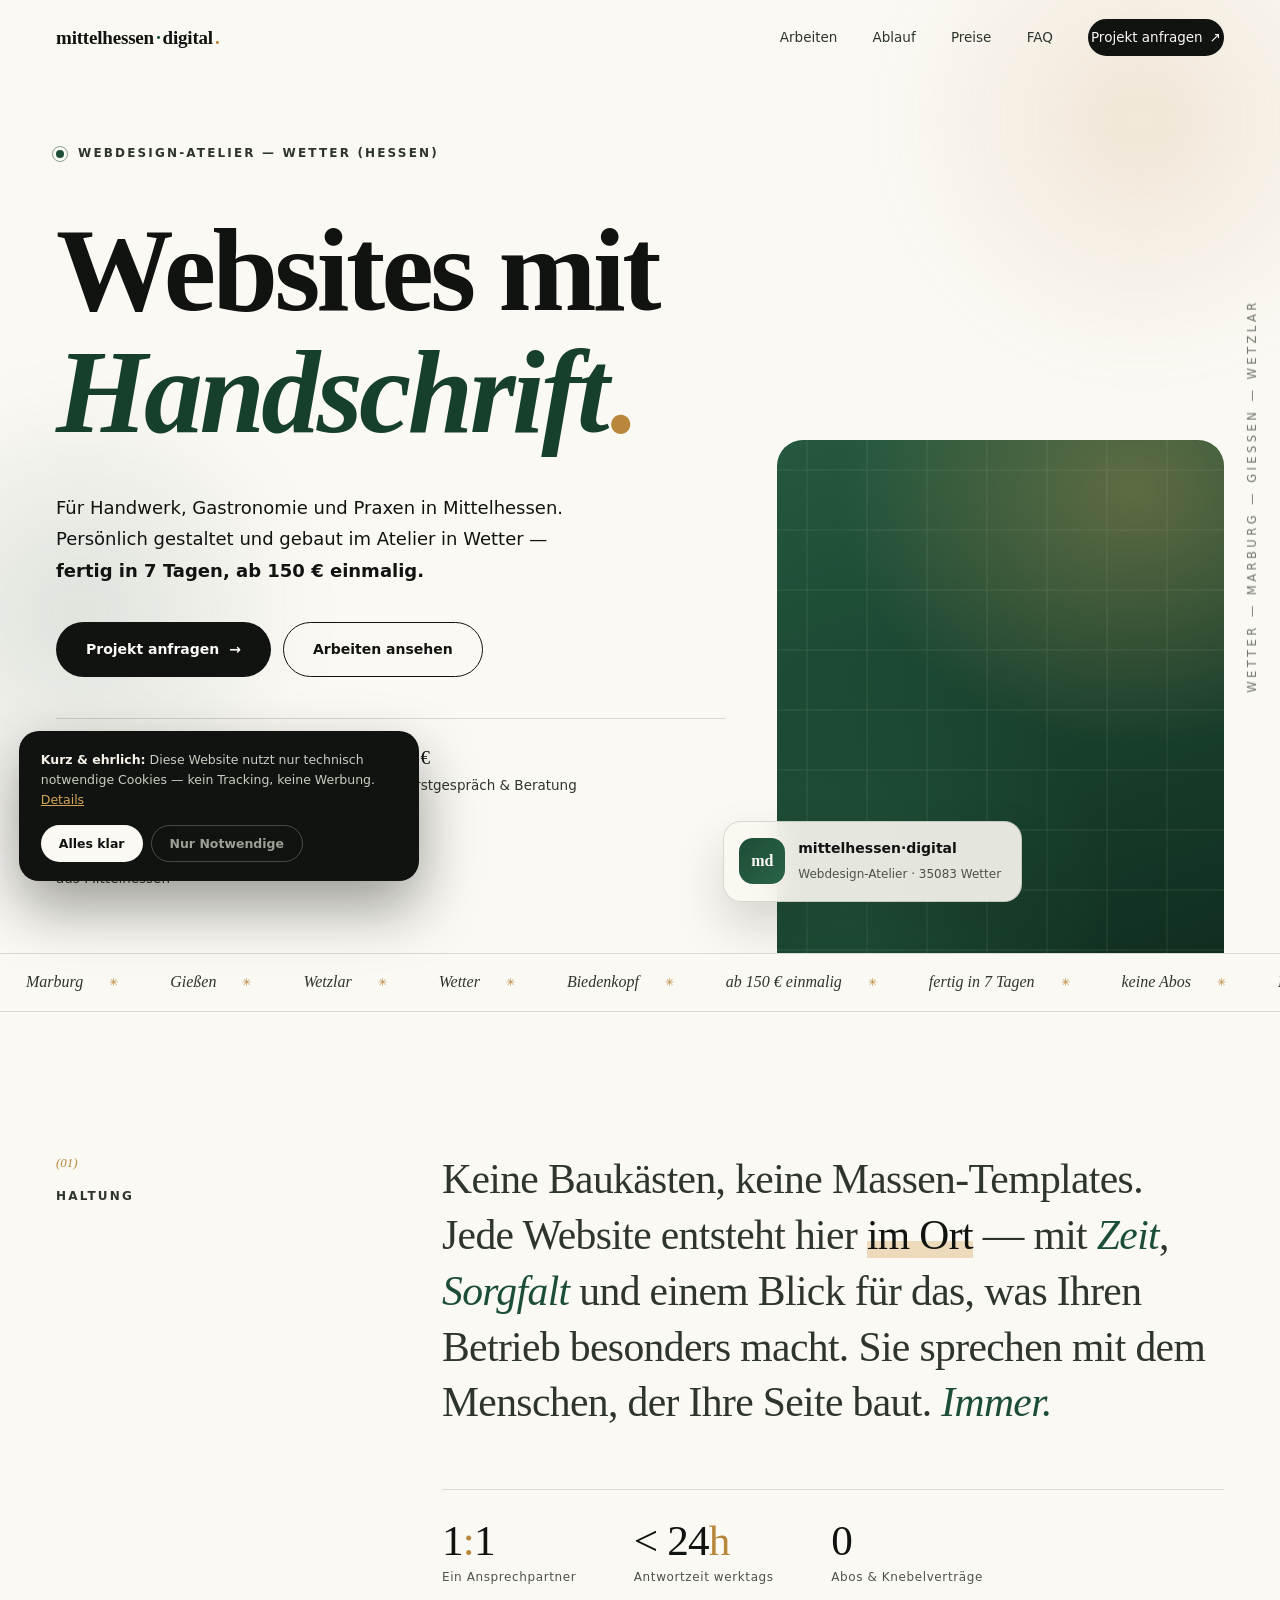
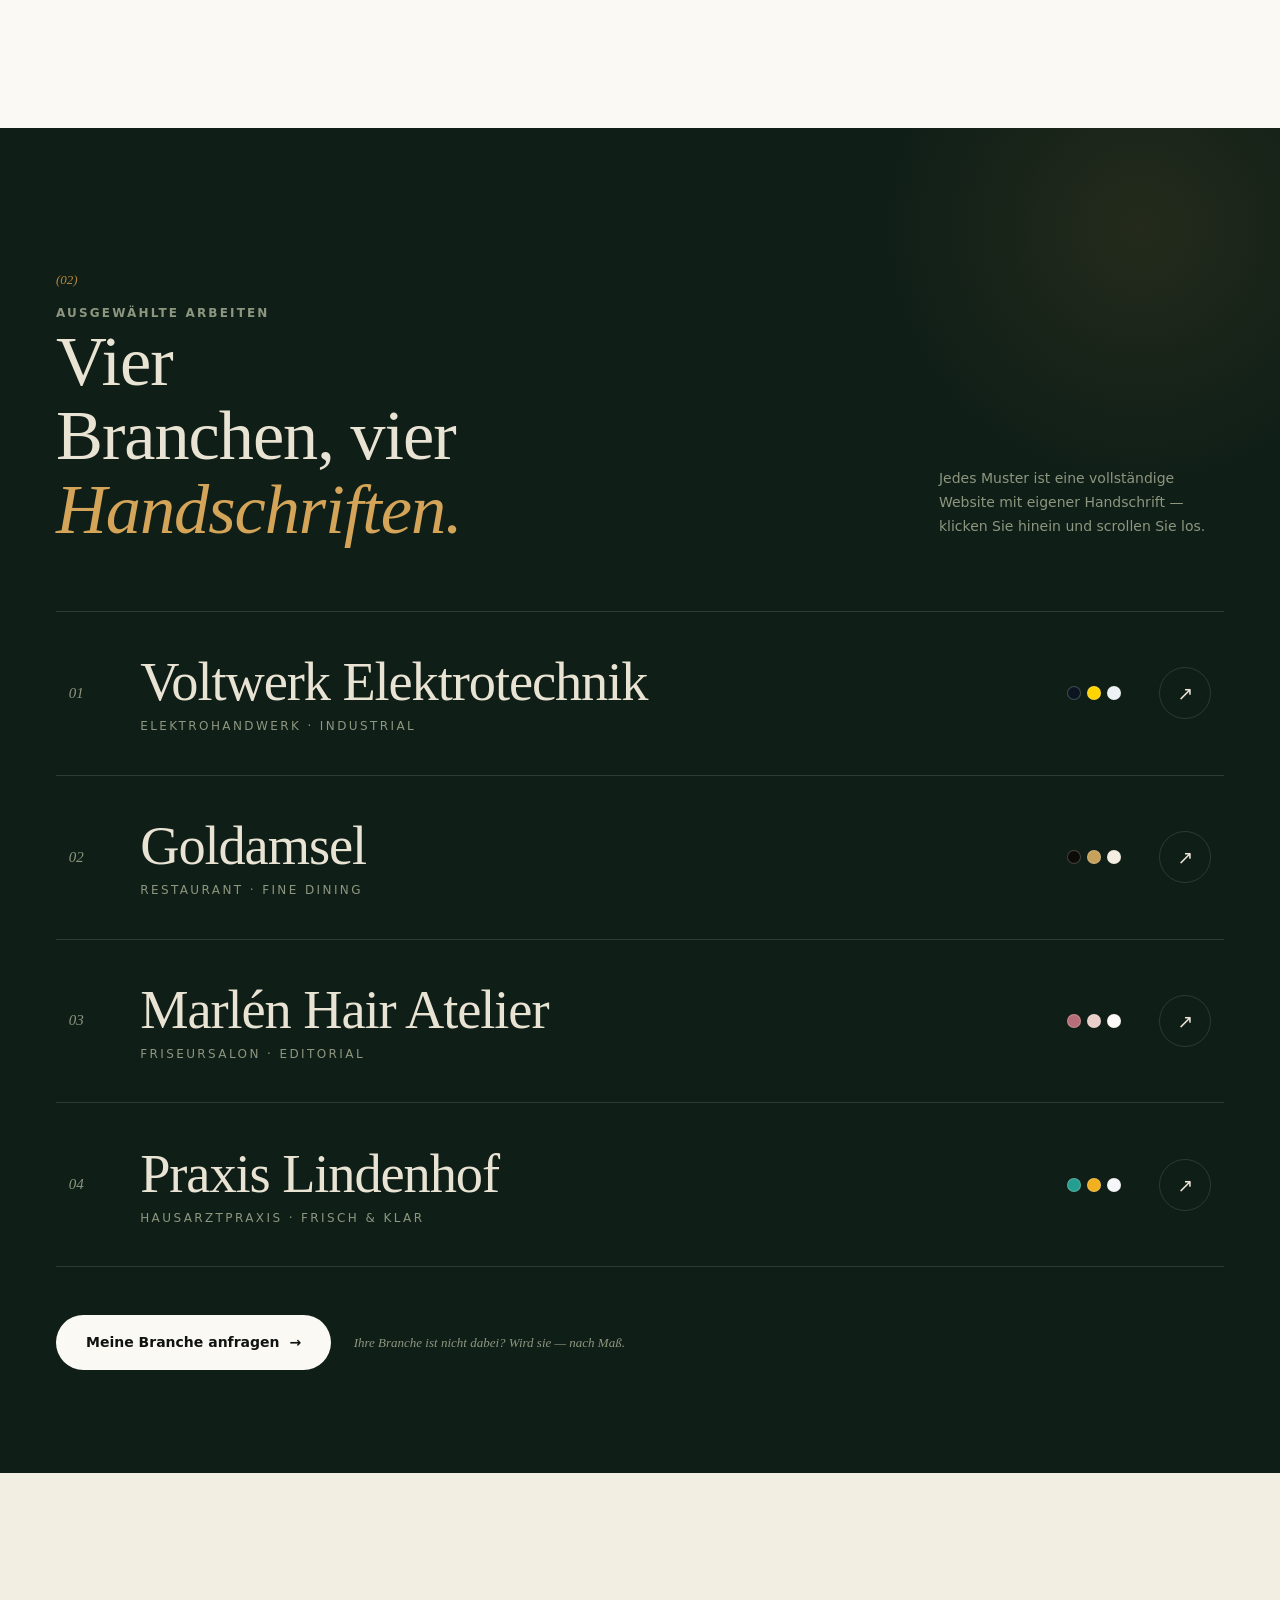
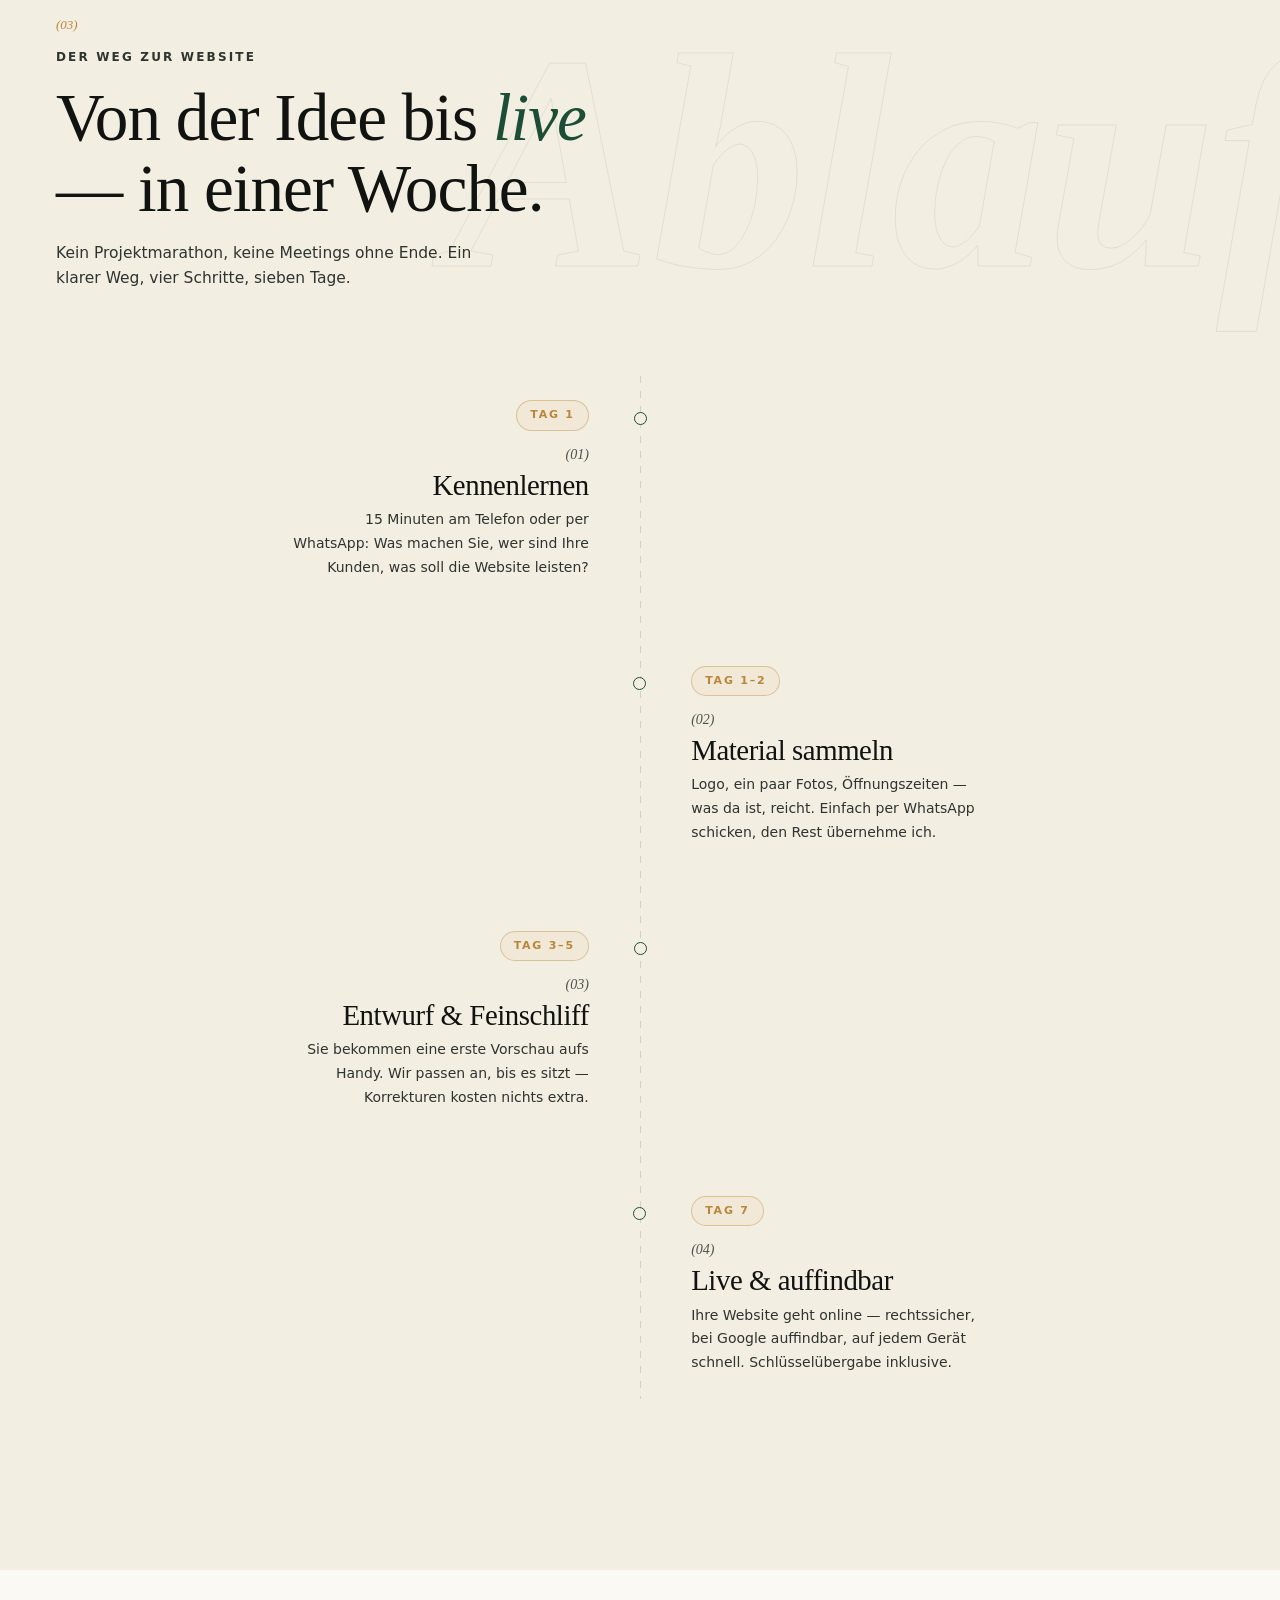
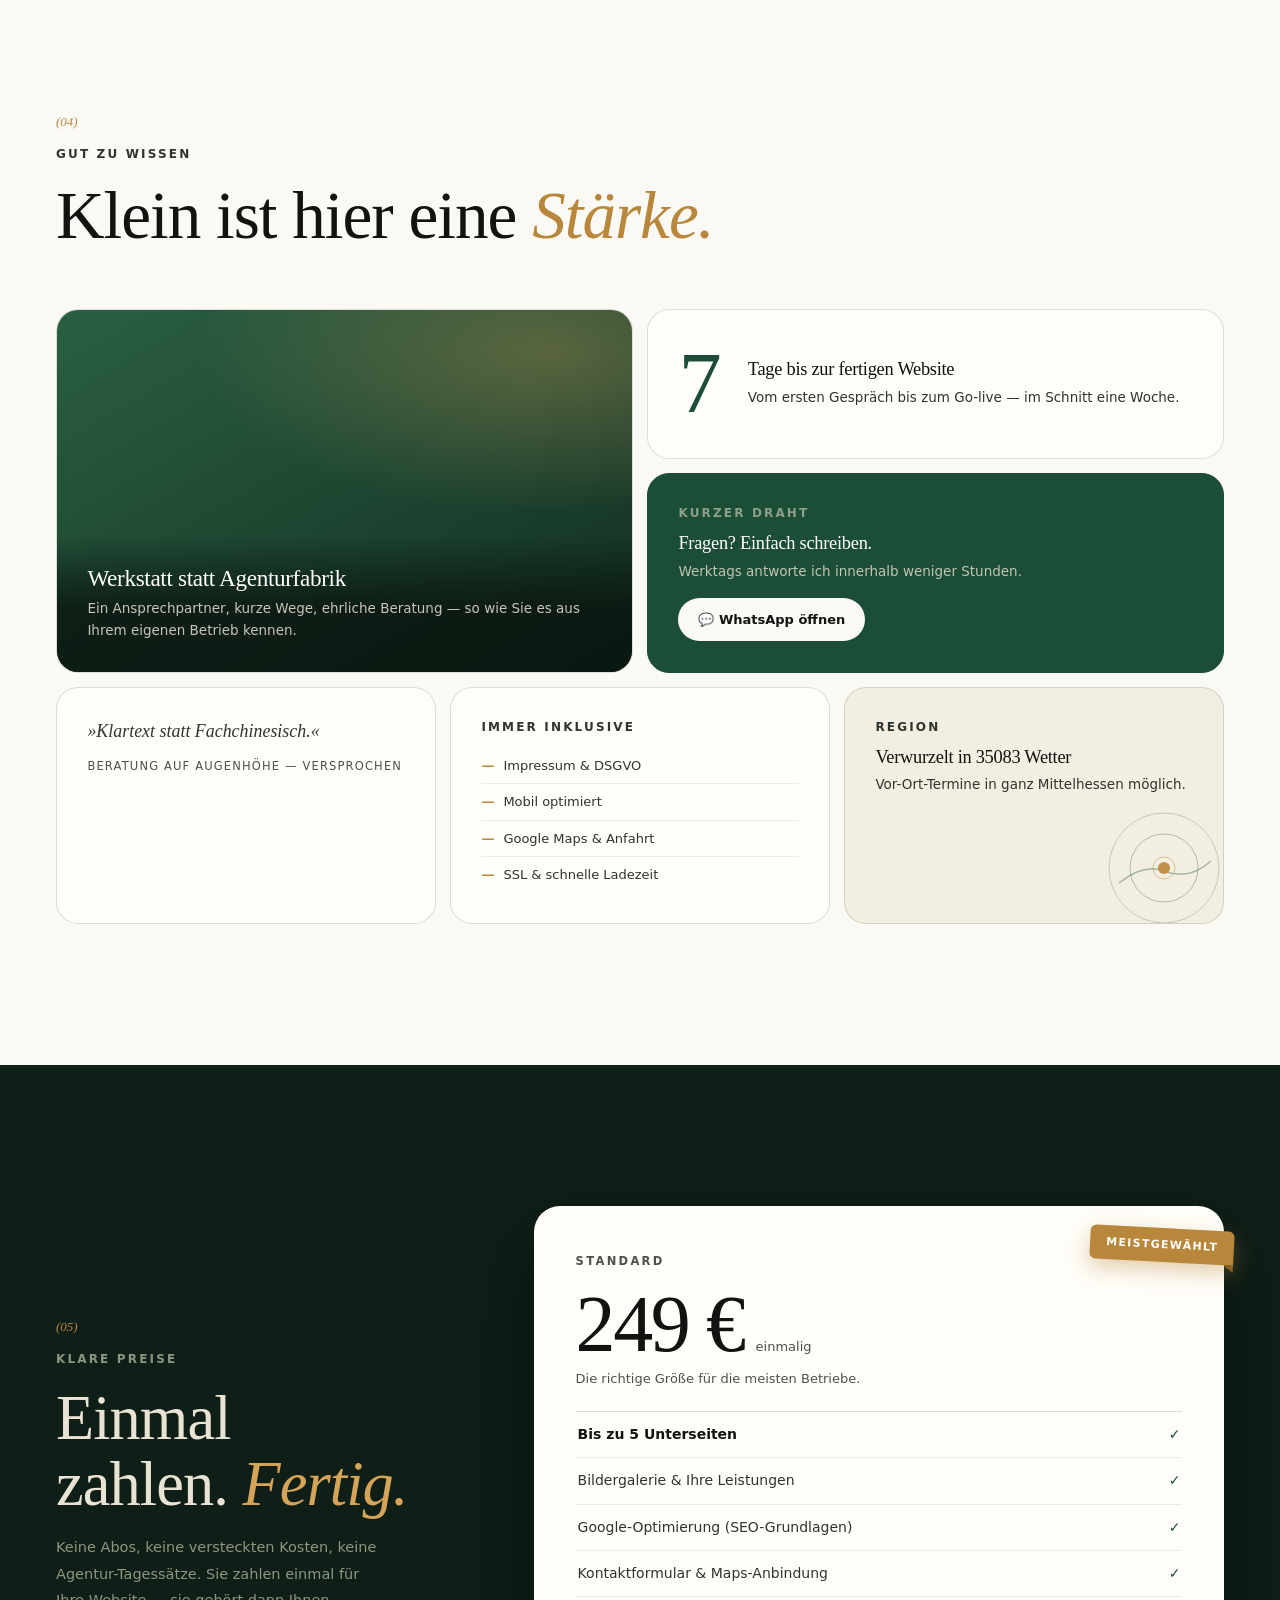
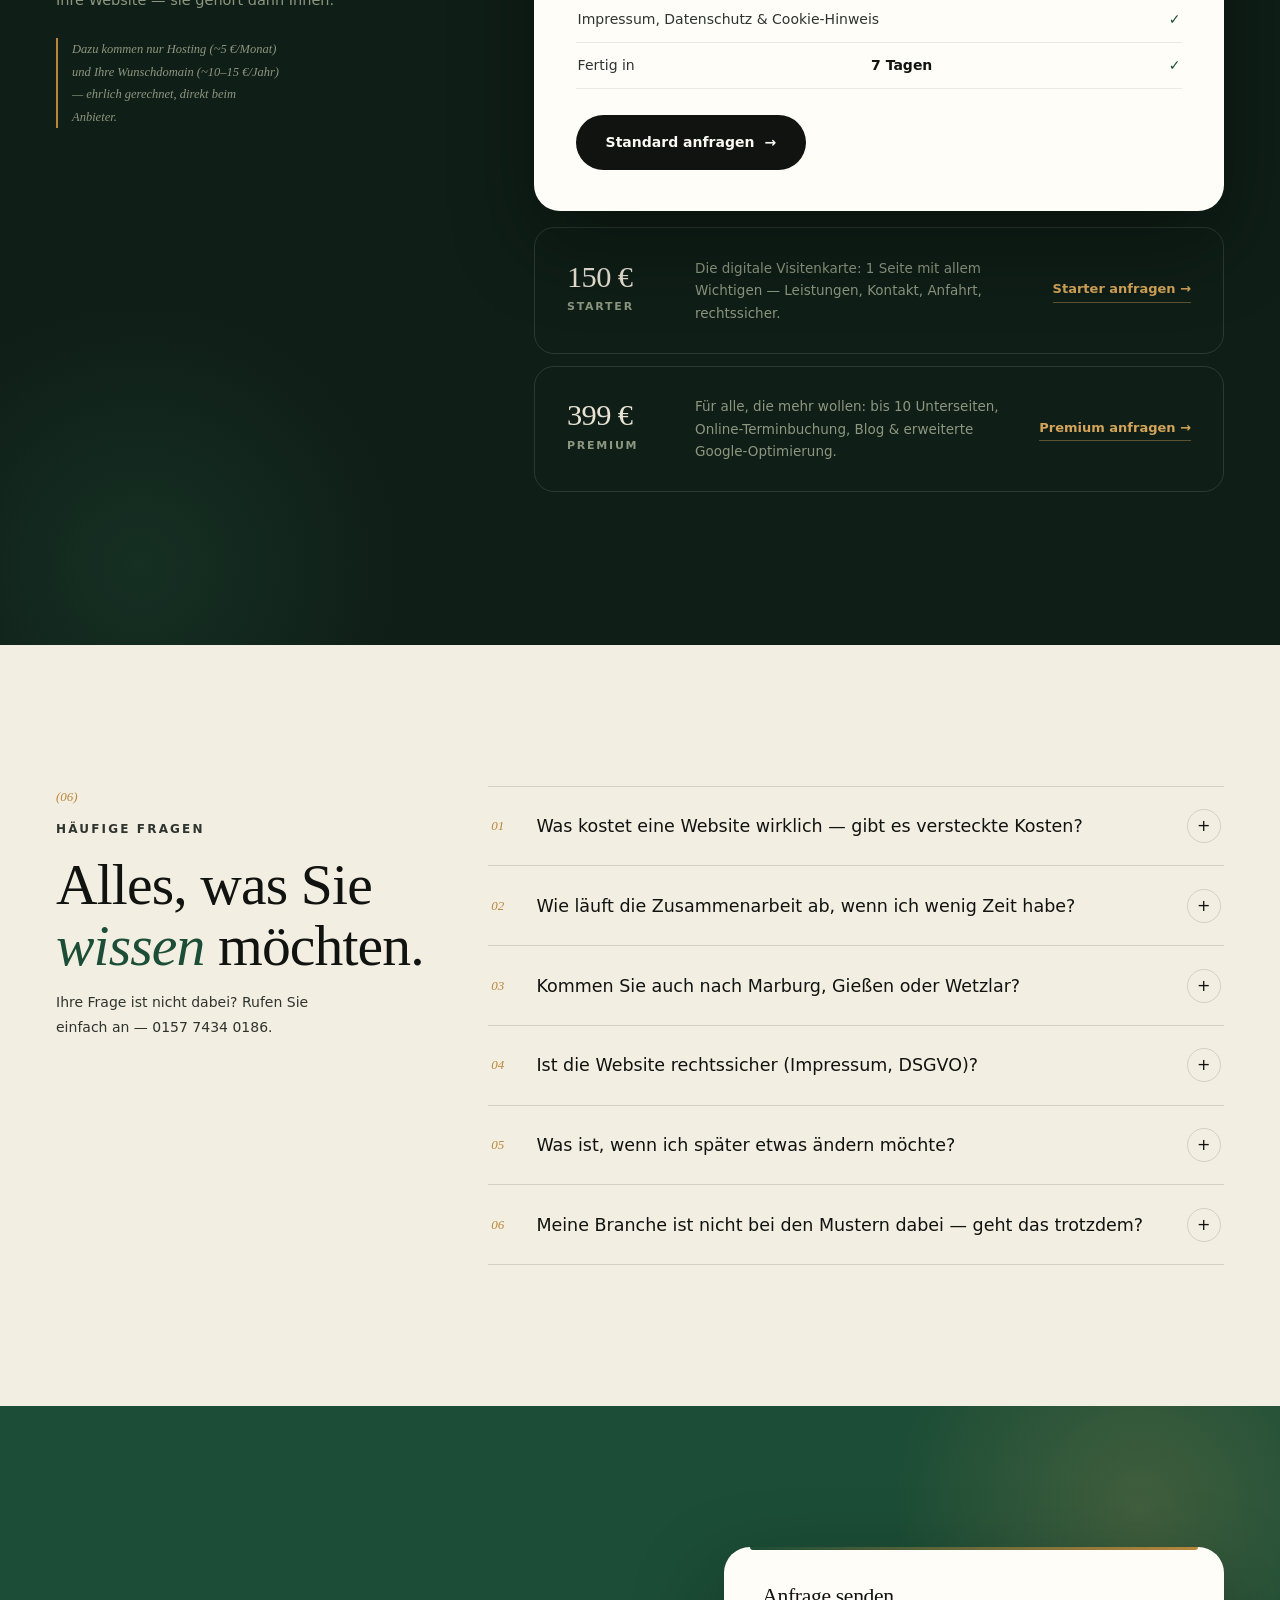
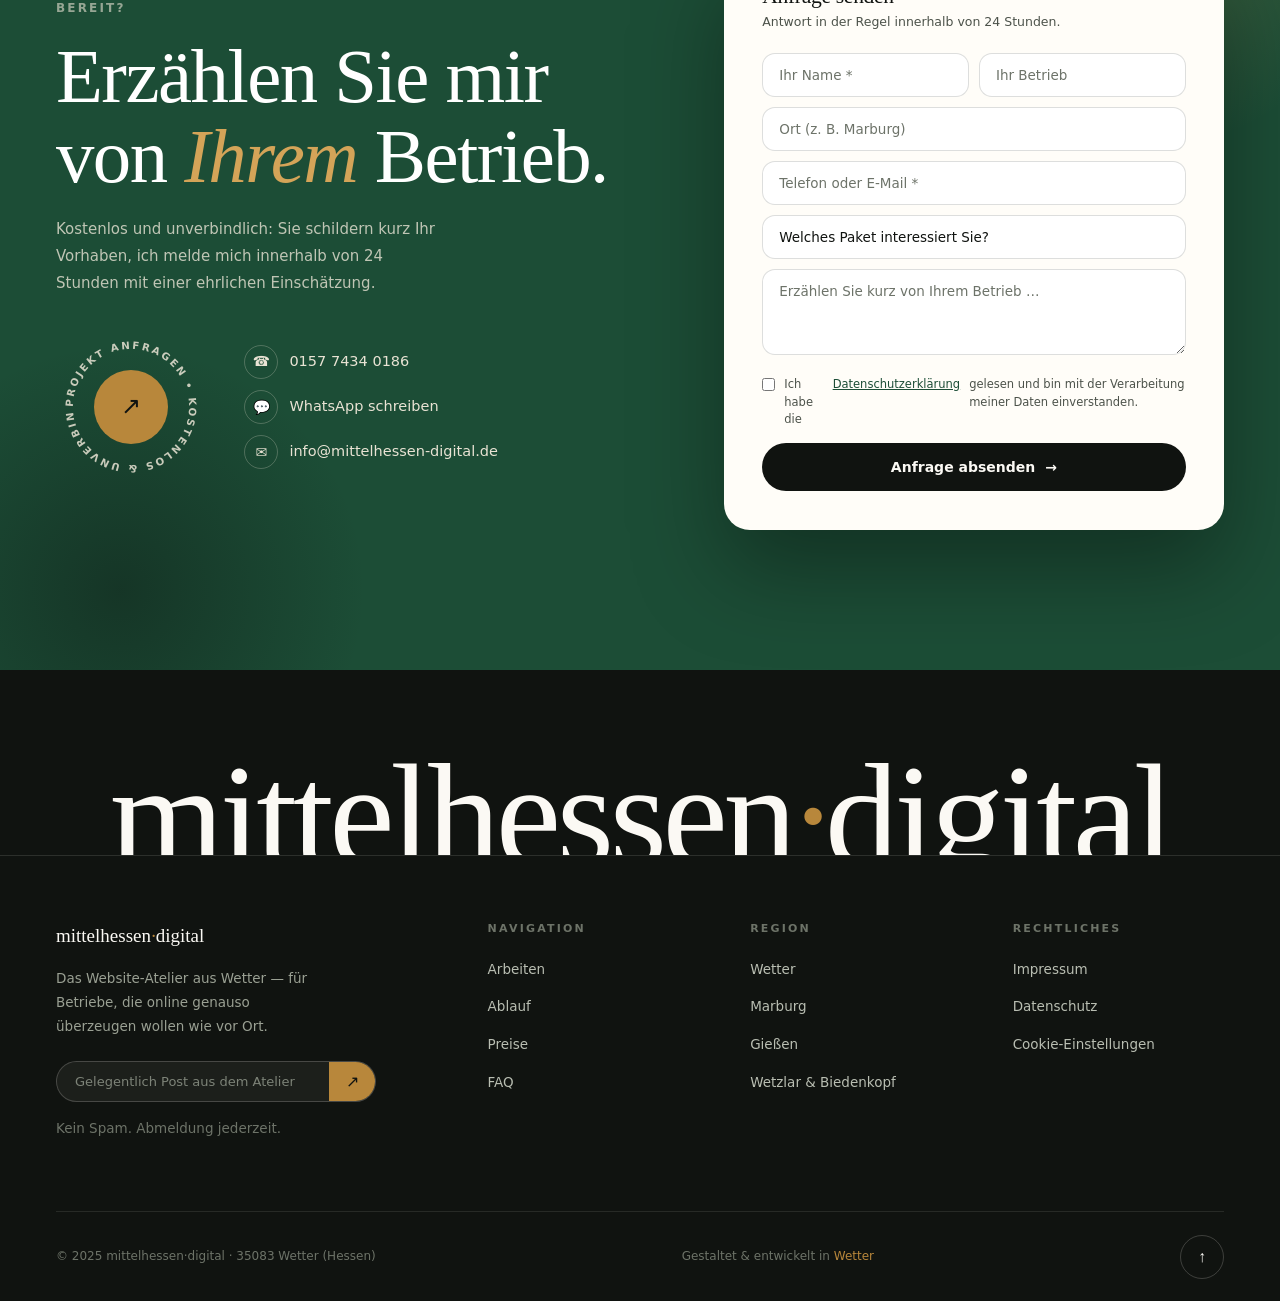
==== commit e39def81: "Add files via upload" ====
--- a/index.html
+++ b/index.html
@@ -86,10 +86,10 @@
 .hero-top .dot{width:8px;height:8px;border-radius:50%;background:var(--grn);position:relative}
 .hero-top .dot::after{content:'';position:absolute;inset:-4px;border-radius:50%;border:1px solid var(--grn);opacity:.5;animation:pping 2.4s var(--ease) infinite}
 @keyframes pping{0%{transform:scale(.6);opacity:.7}100%{transform:scale(1.7);opacity:0}}
-.h-display{font-size:clamp(3.2rem,9.2vw,7.6rem);font-weight:600;line-height:.98;letter-spacing:-.03em;color:var(--ink);margin-bottom:clamp(1.6rem,3vw,2.4rem)}
+.h-display{font-size:clamp(3.2rem,9.2vw,7.6rem);font-weight:600;line-height:1.04;letter-spacing:-.03em;color:var(--ink);margin-bottom:clamp(1.6rem,3vw,2.4rem)}
 .h-display em{font-weight:600;color:#17402c}
 .h-display .amb{color:var(--amb)}
-.rl{display:block;overflow:hidden;padding-bottom:.06em;margin-bottom:-.06em}
+.rl{display:block}
 .rli{display:block}
 
 .on .rli{transform:translateY(0)}
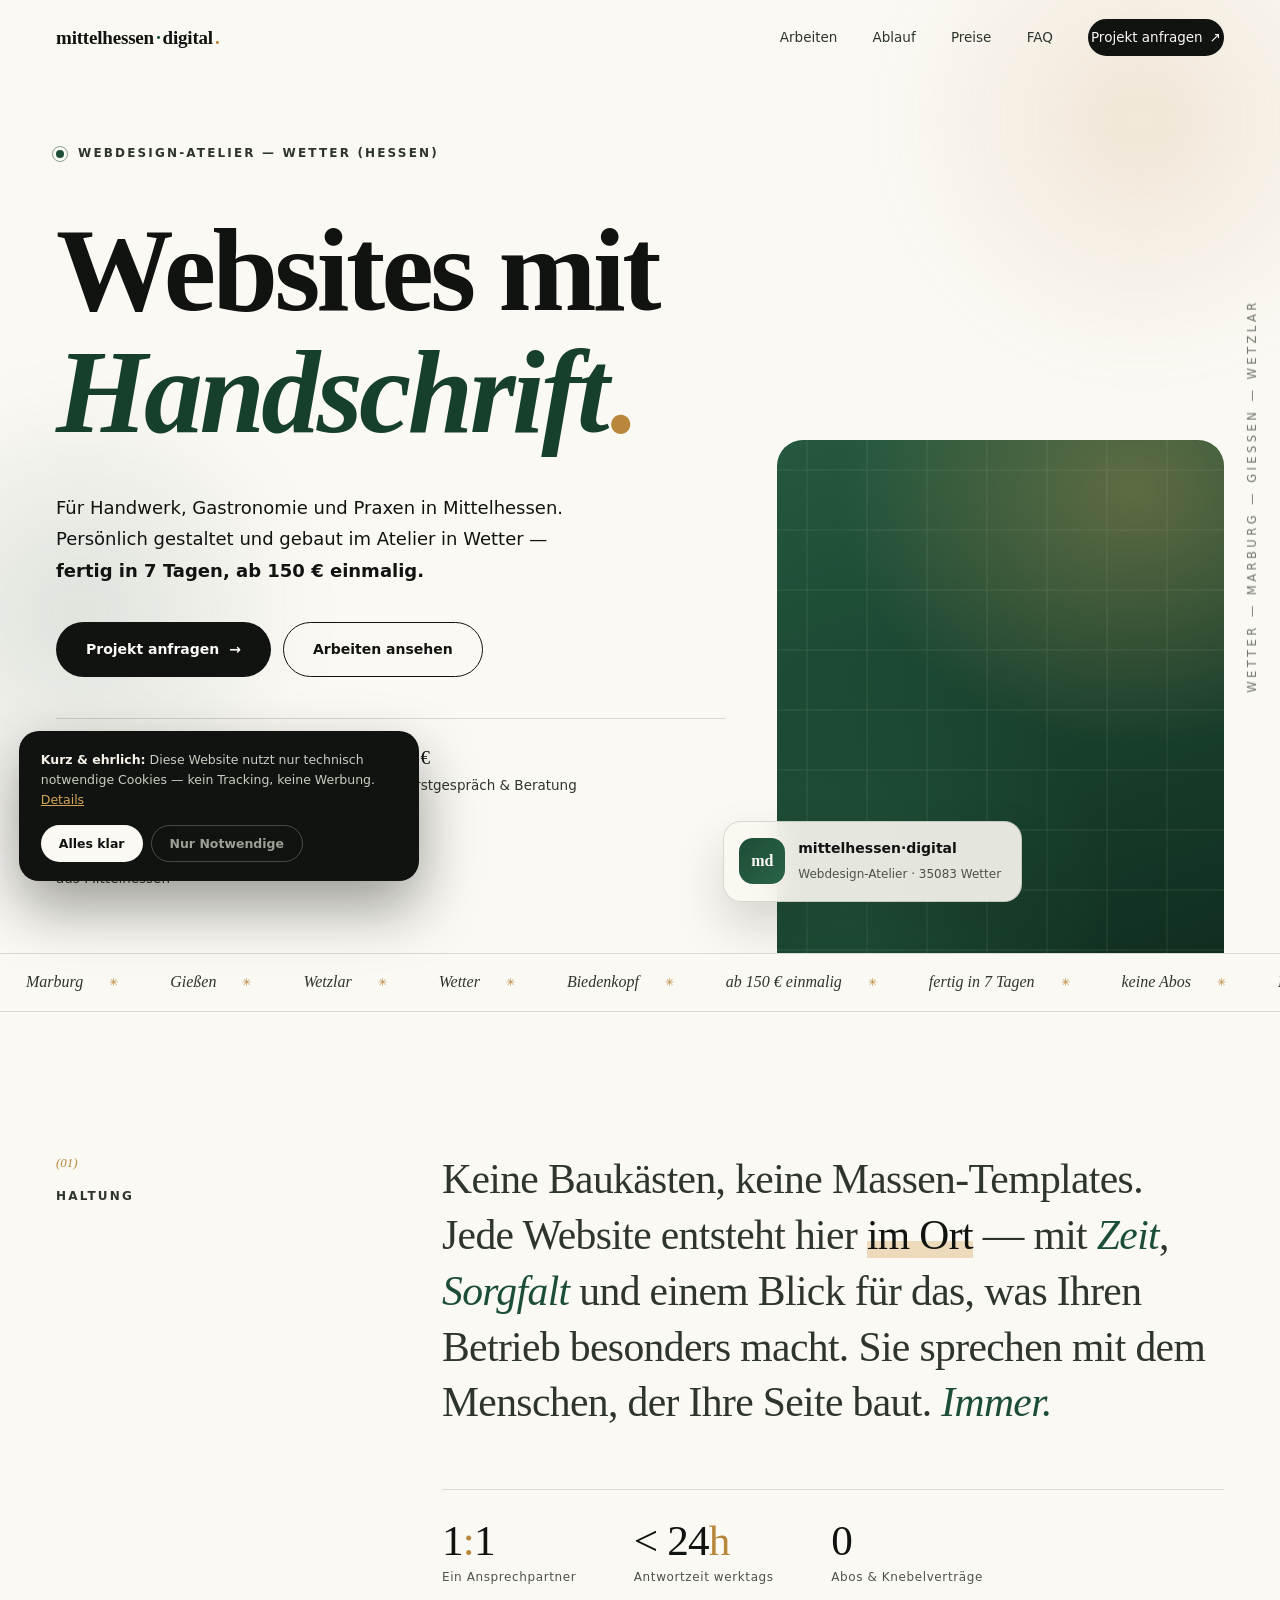
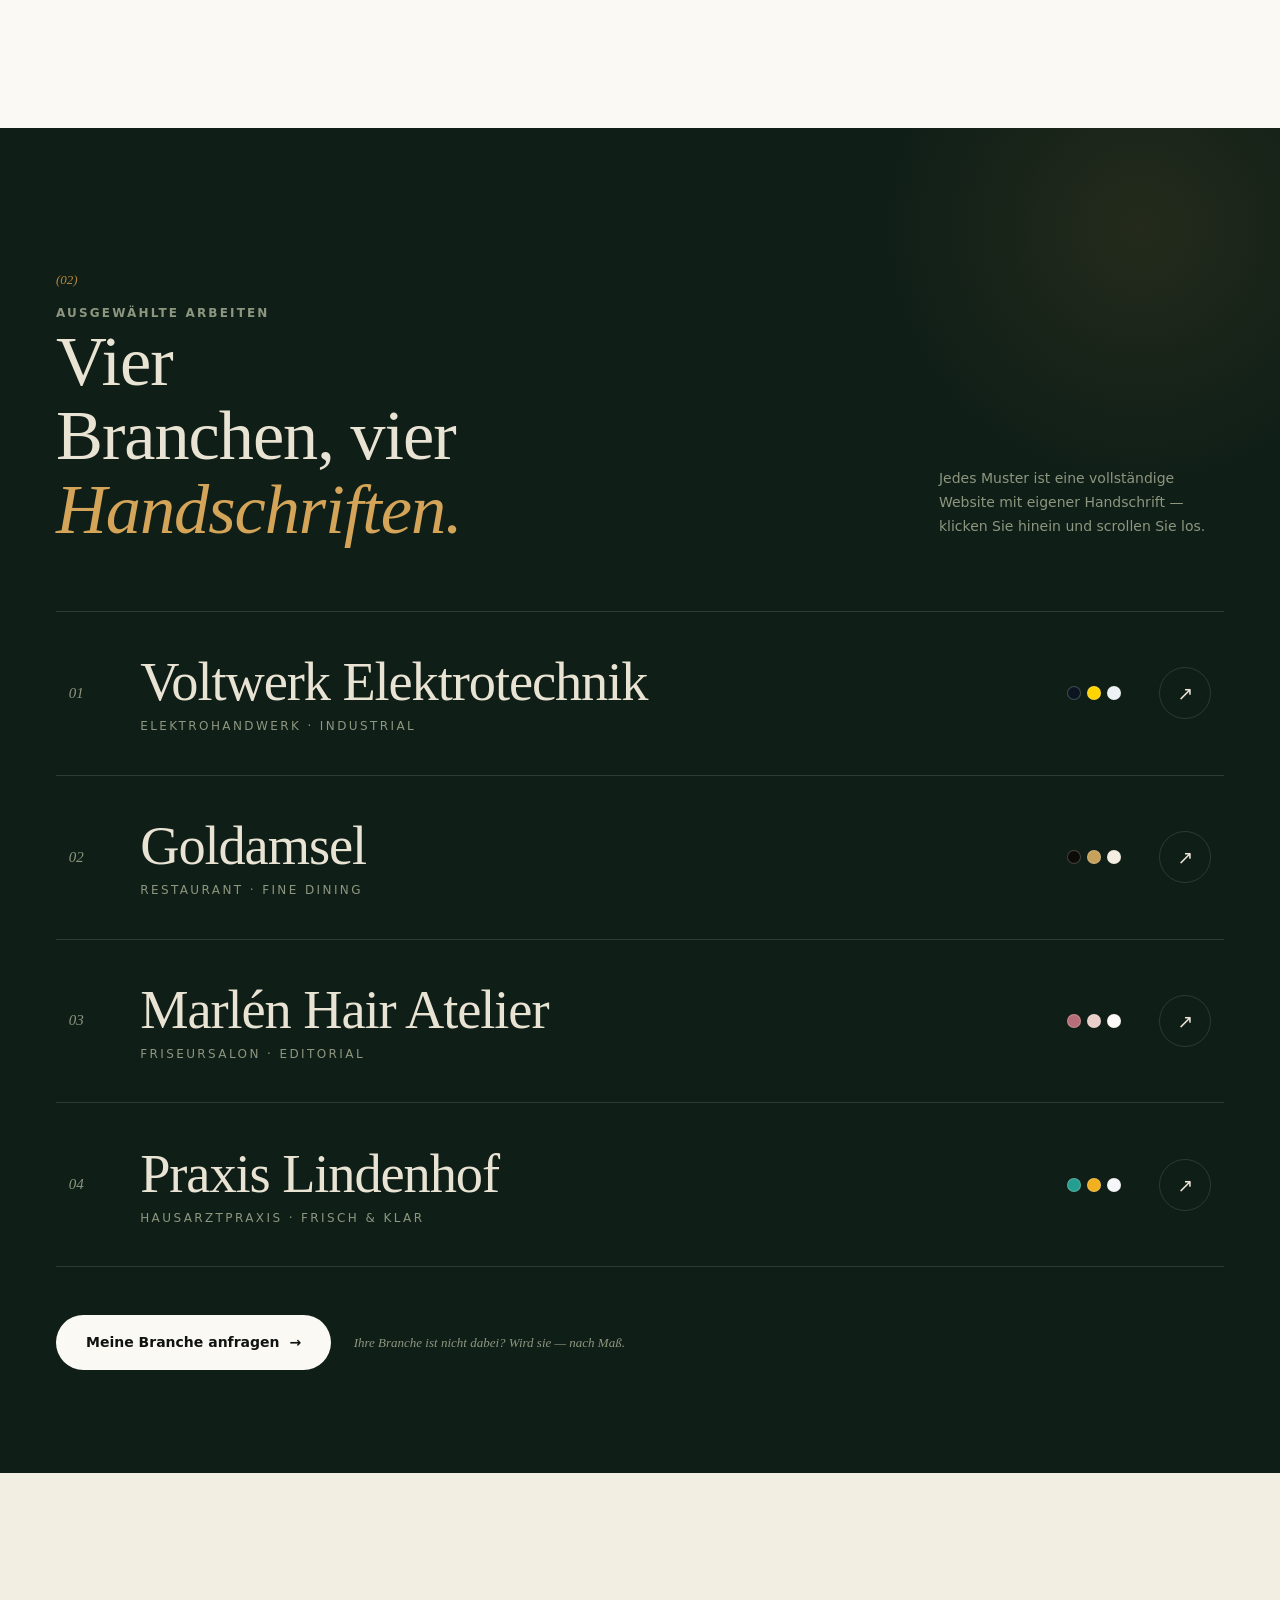
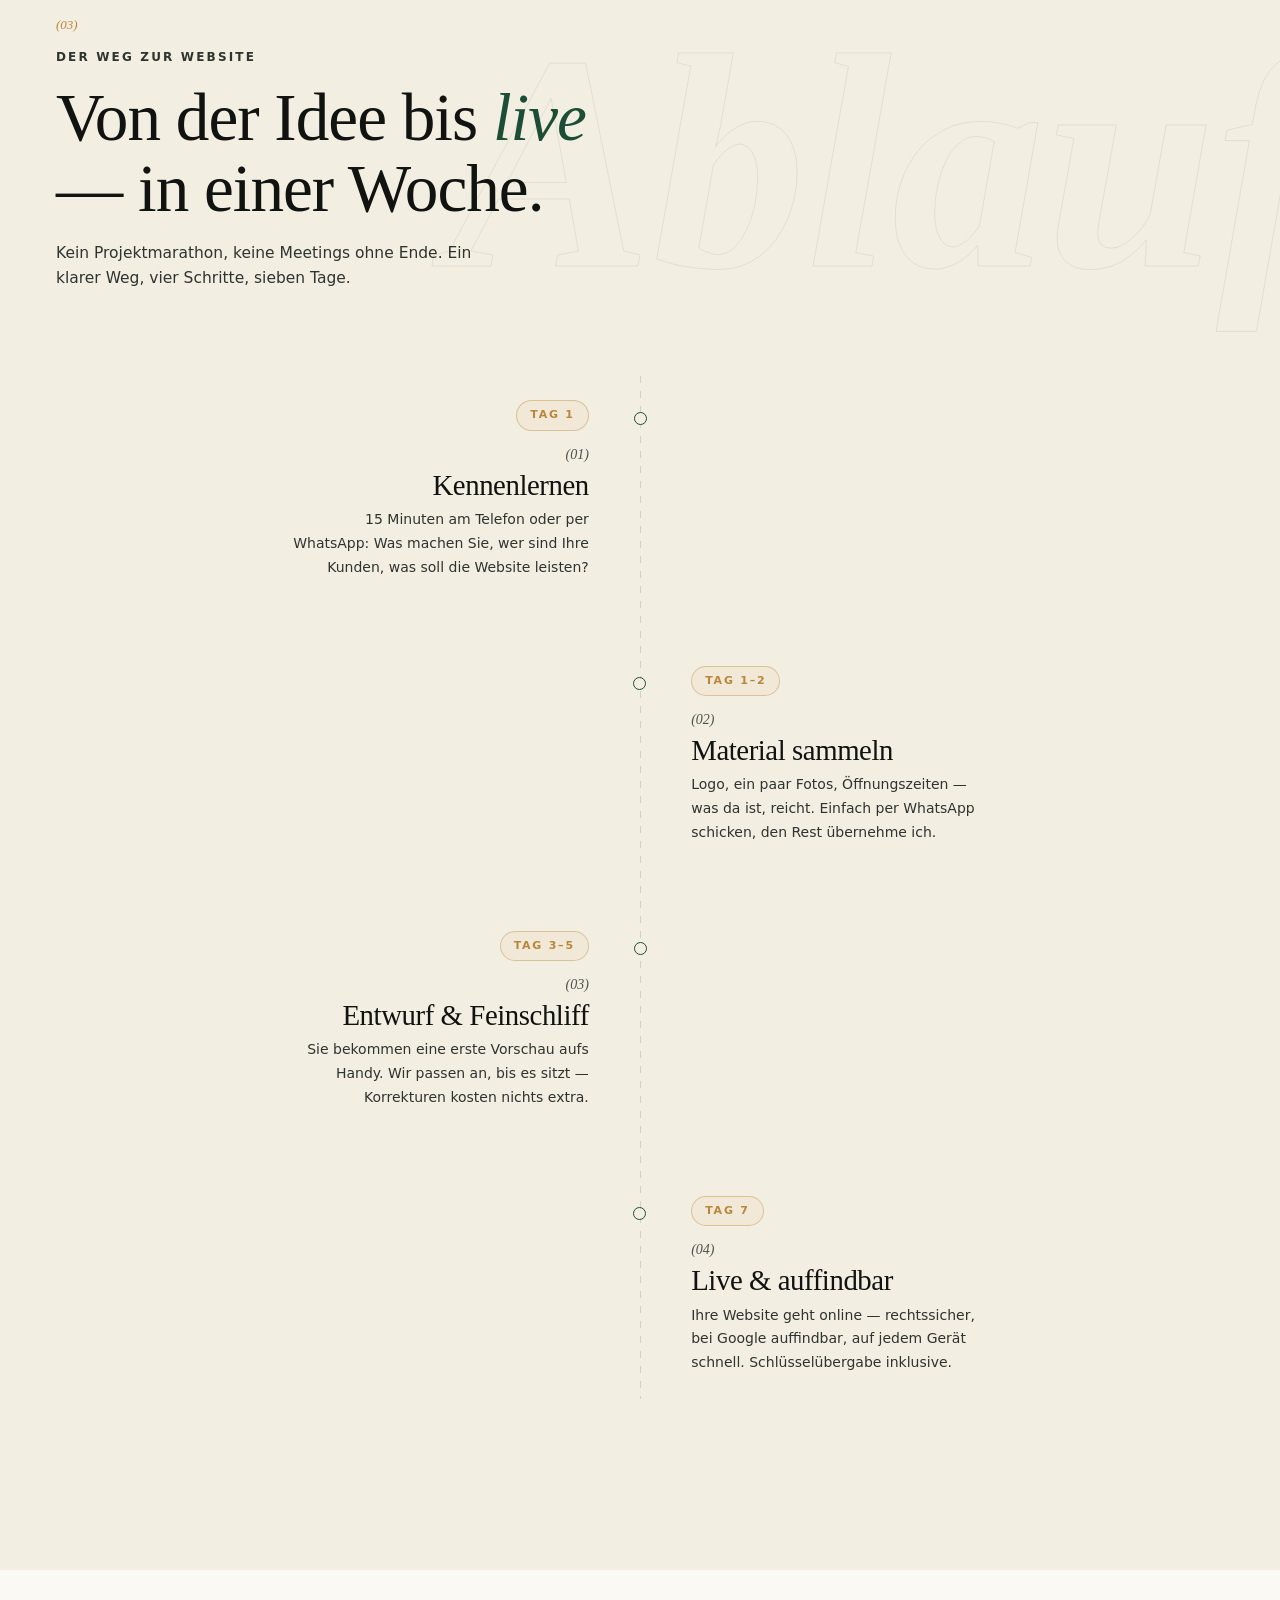
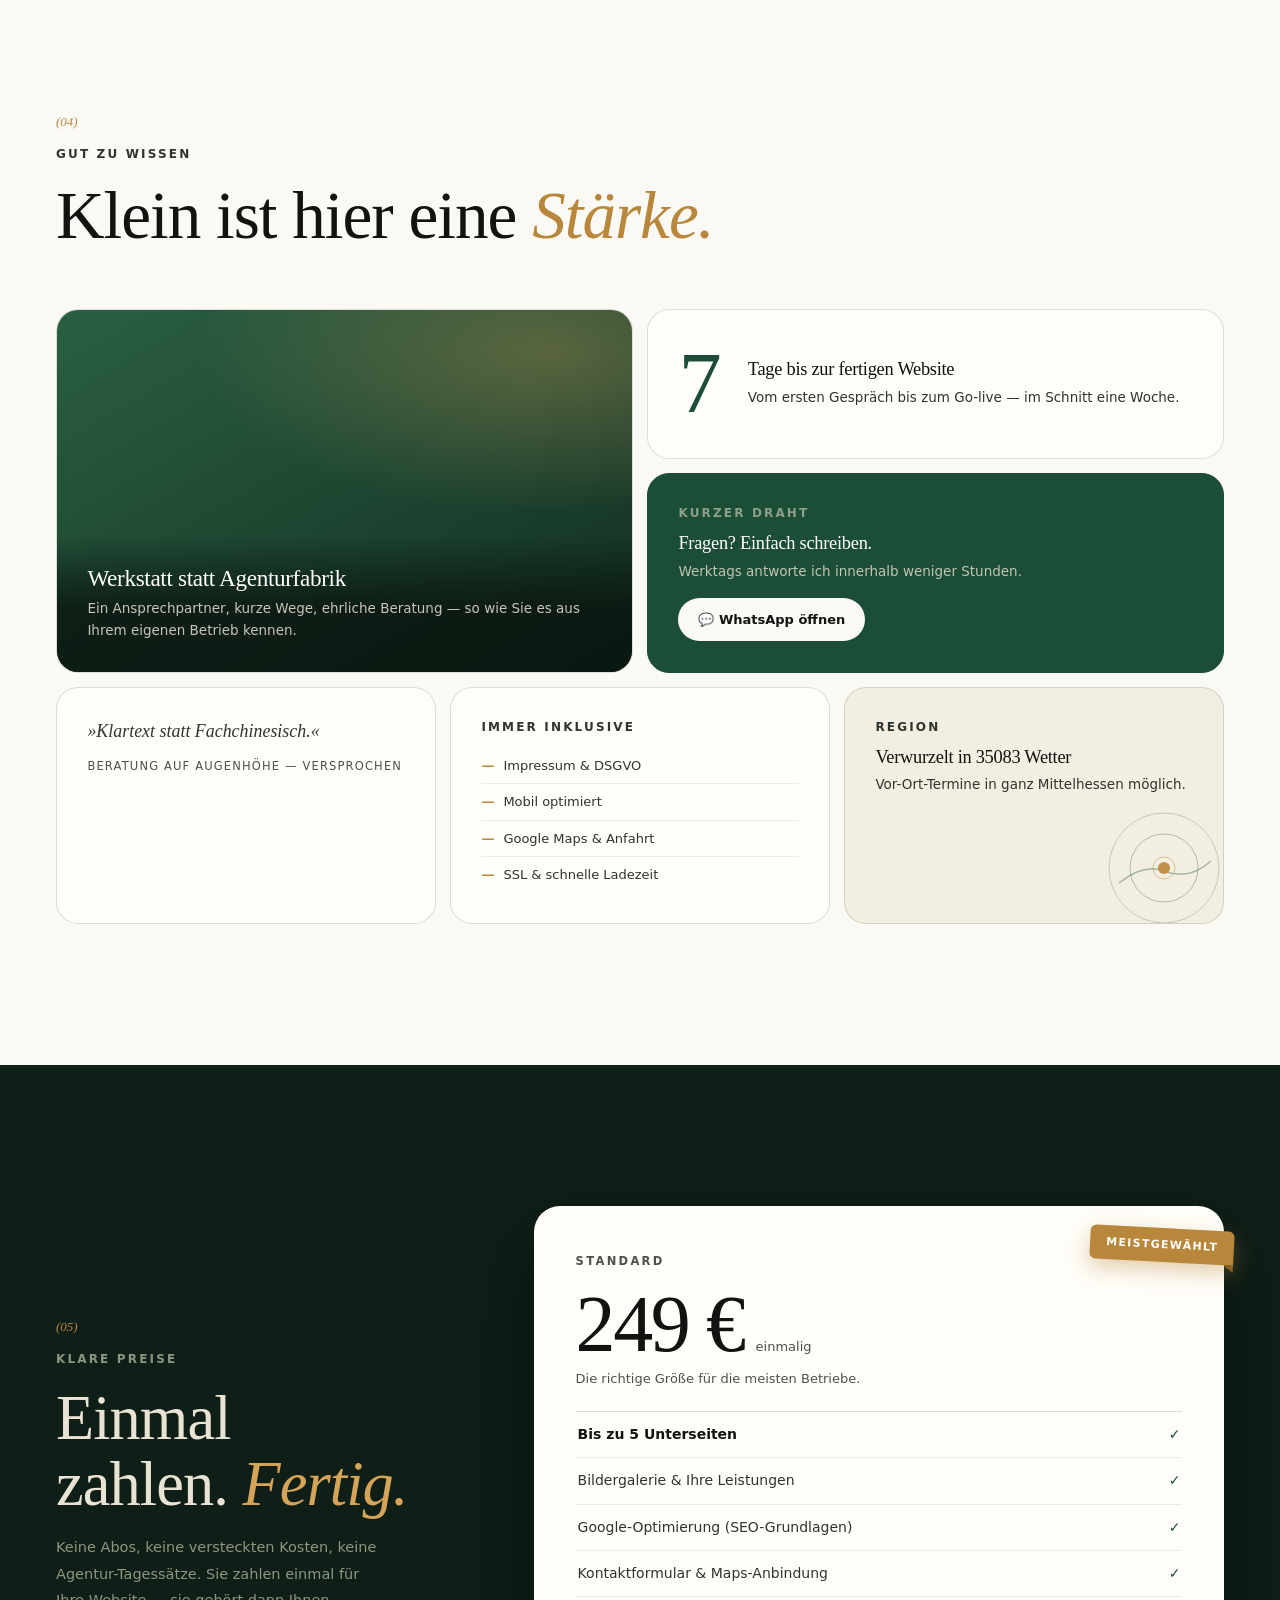
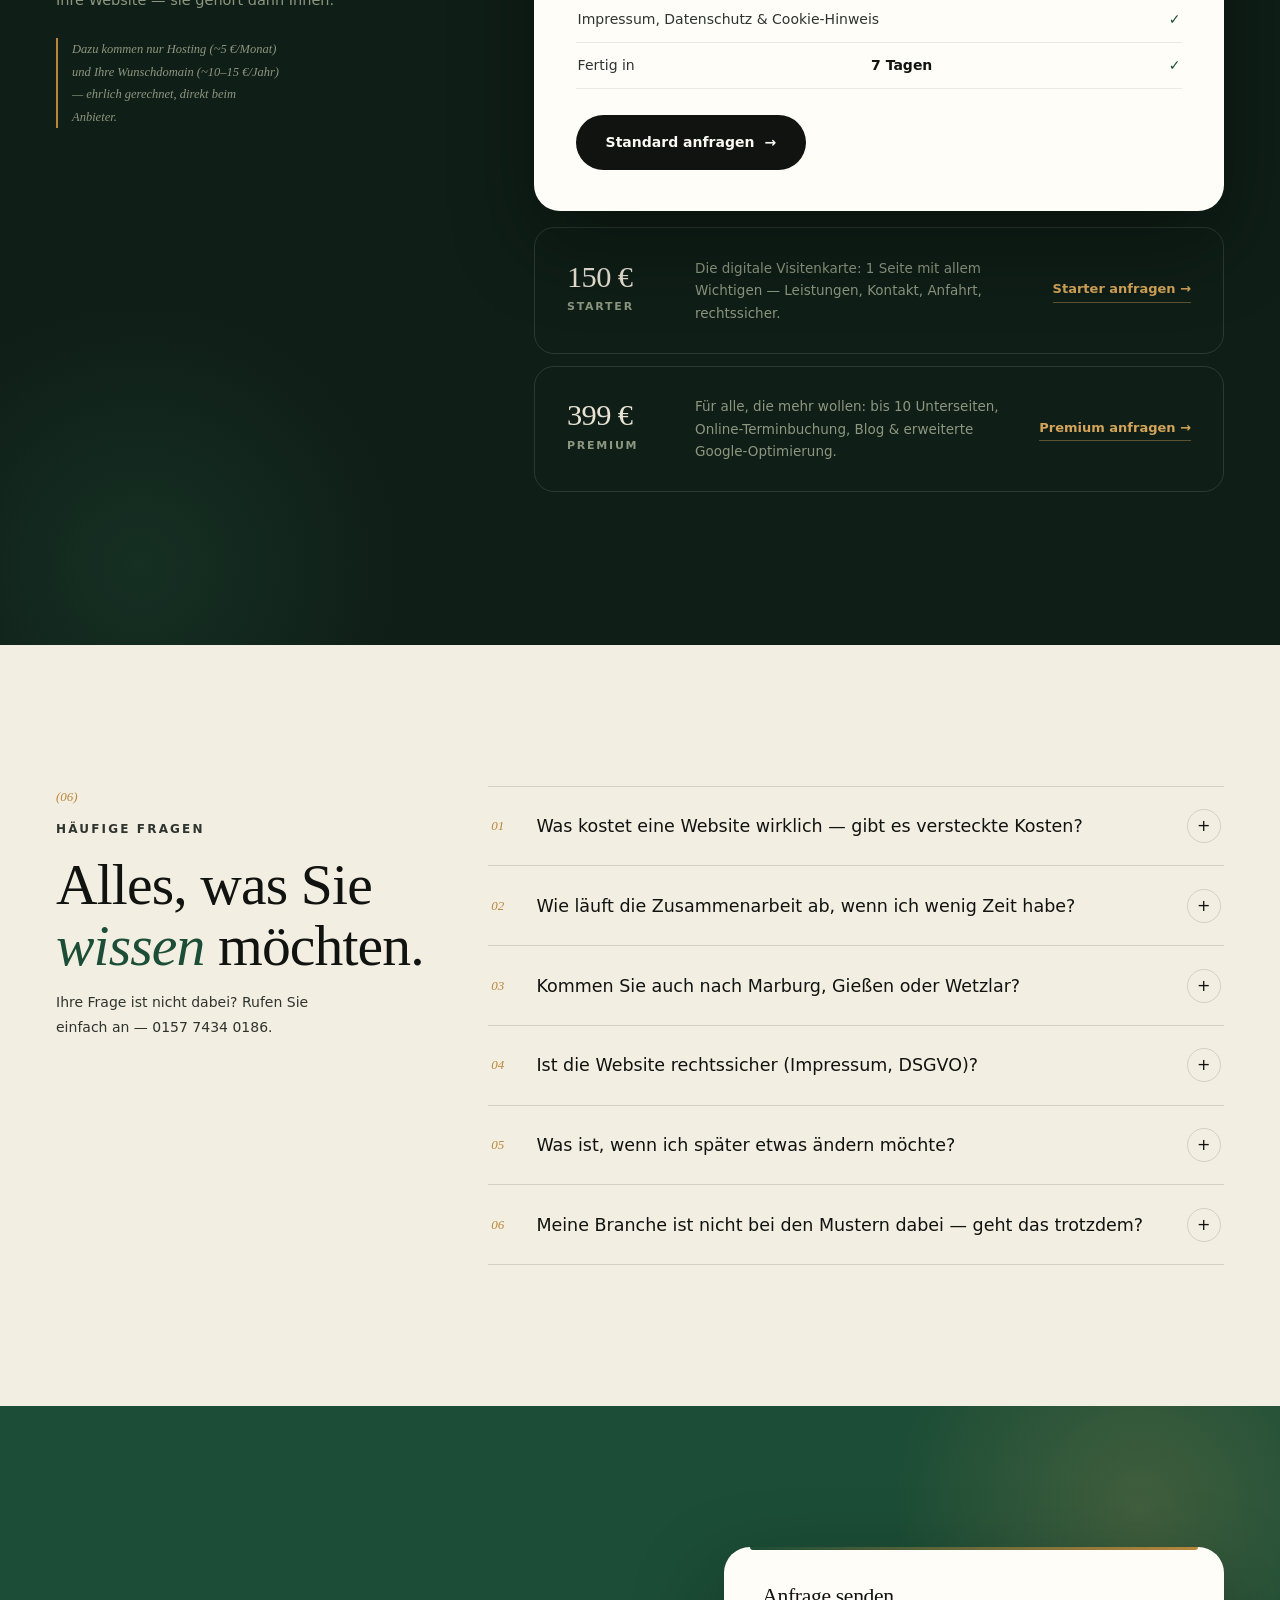
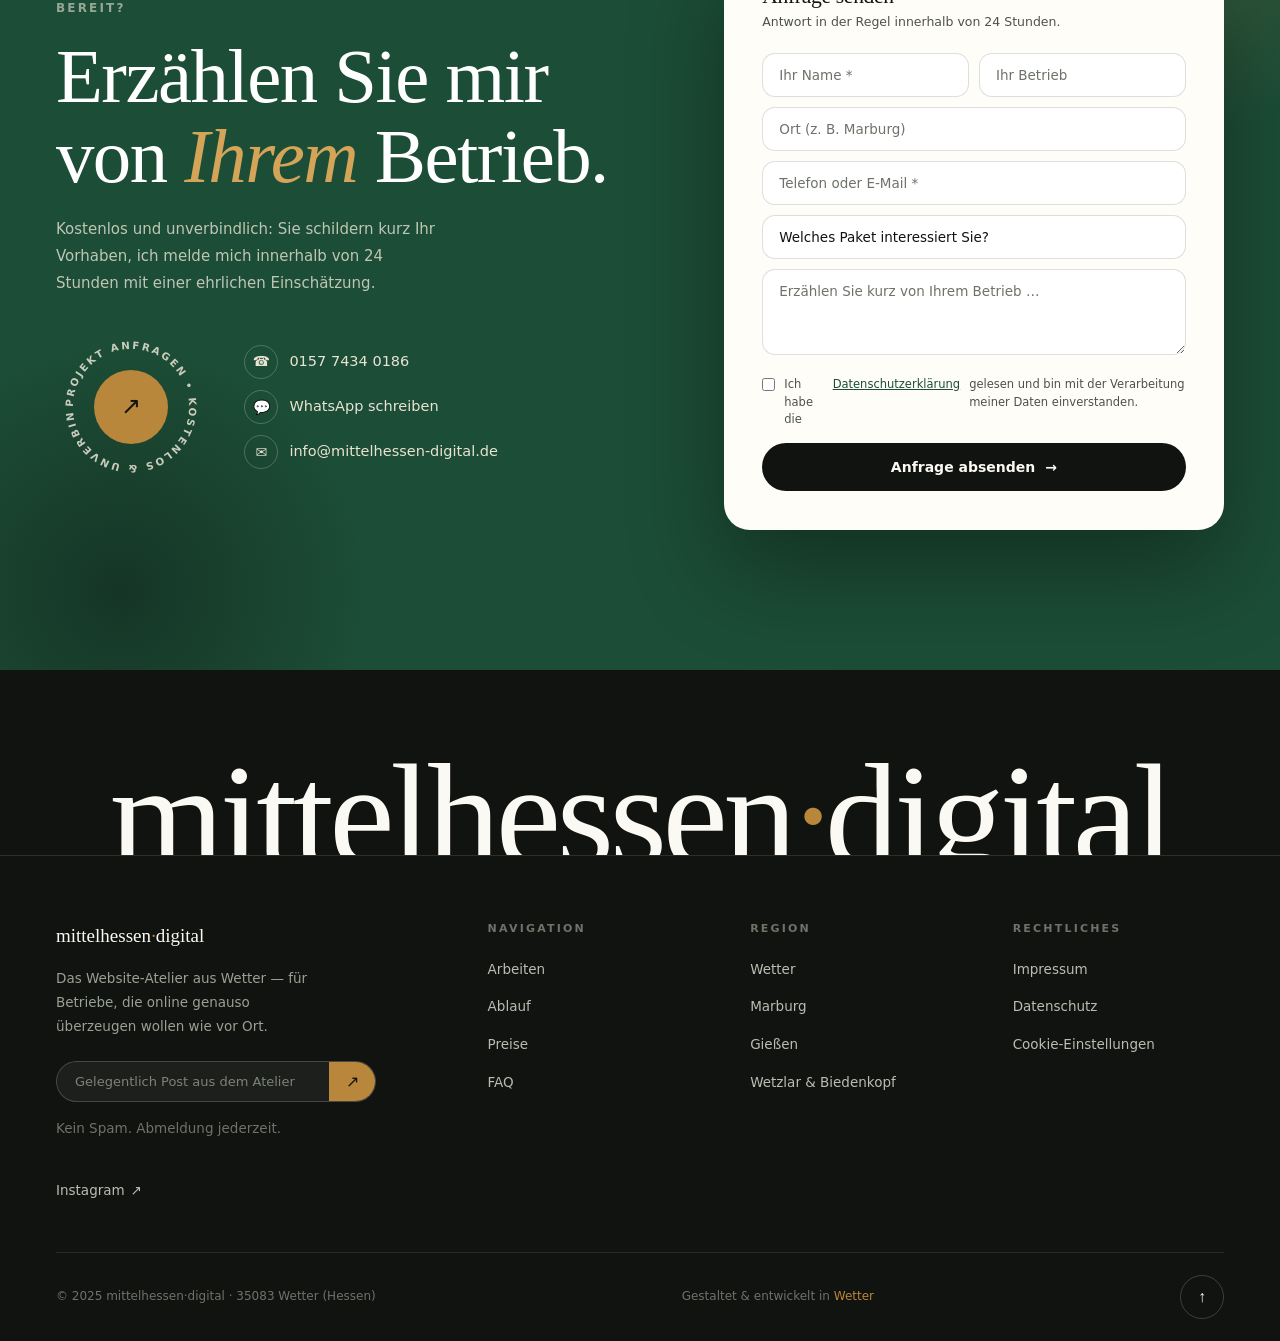
==== commit 03b4379b: "Add Instagram link to footer" ====
--- a/index.html
+++ b/index.html
@@ -317,6 +317,8 @@
 .nlrow button{background:var(--amb);border:none;color:var(--ink);width:46px;cursor:pointer;font-size:16px;transition:background .3s}
 .nlrow button:hover{background:var(--amb2)}
 .nlnote{font-size:11px;color:#6d7368;margin-top:.6rem}
+.fsocial{display:inline-flex;align-items:center;gap:6px;font-size:13.5px;color:#b9beb2;text-decoration:none;transition:color .25s,padding-left .25s;margin-top:1rem}
+.fsocial:hover{color:var(--paper);padding-left:4px}
 .fh{font-size:11px;font-weight:700;letter-spacing:.2em;text-transform:uppercase;color:#6d7368;margin-bottom:1.1rem}
 .fls{list-style:none;display:flex;flex-direction:column;gap:.7rem}
 .fls a{font-size:13.5px;color:#b9beb2;text-decoration:none;transition:color .25s,padding-left .25s}
@@ -693,6 +695,7 @@
           <p>Das Website-Atelier aus Wetter — für Betriebe, die online genauso überzeugen wollen wie vor Ort.</p>
           <form class="nlrow" id="newsletter-form" action="https://formspree.io/f/xykqagjd" method="POST"><input type="email" name="email" placeholder="Gelegentlich Post aus dem Atelier" aria-label="E-Mail für Updates" required><input type="hidden" name="_subject" value="Newsletter-Anmeldung"><input type="hidden" name="Anfrageart" value="Newsletter"><button type="submit" aria-label="Eintragen">↗</button></form>
           <p class="nlnote">Kein Spam. Abmeldung jederzeit.</p>
+          <a class="fsocial" href="https://www.instagram.com/mittelhessen.digital" target="_blank" rel="noopener">Instagram <span>↗</span></a>
         </div>
         <div>
           <div class="fh">Navigation</div>
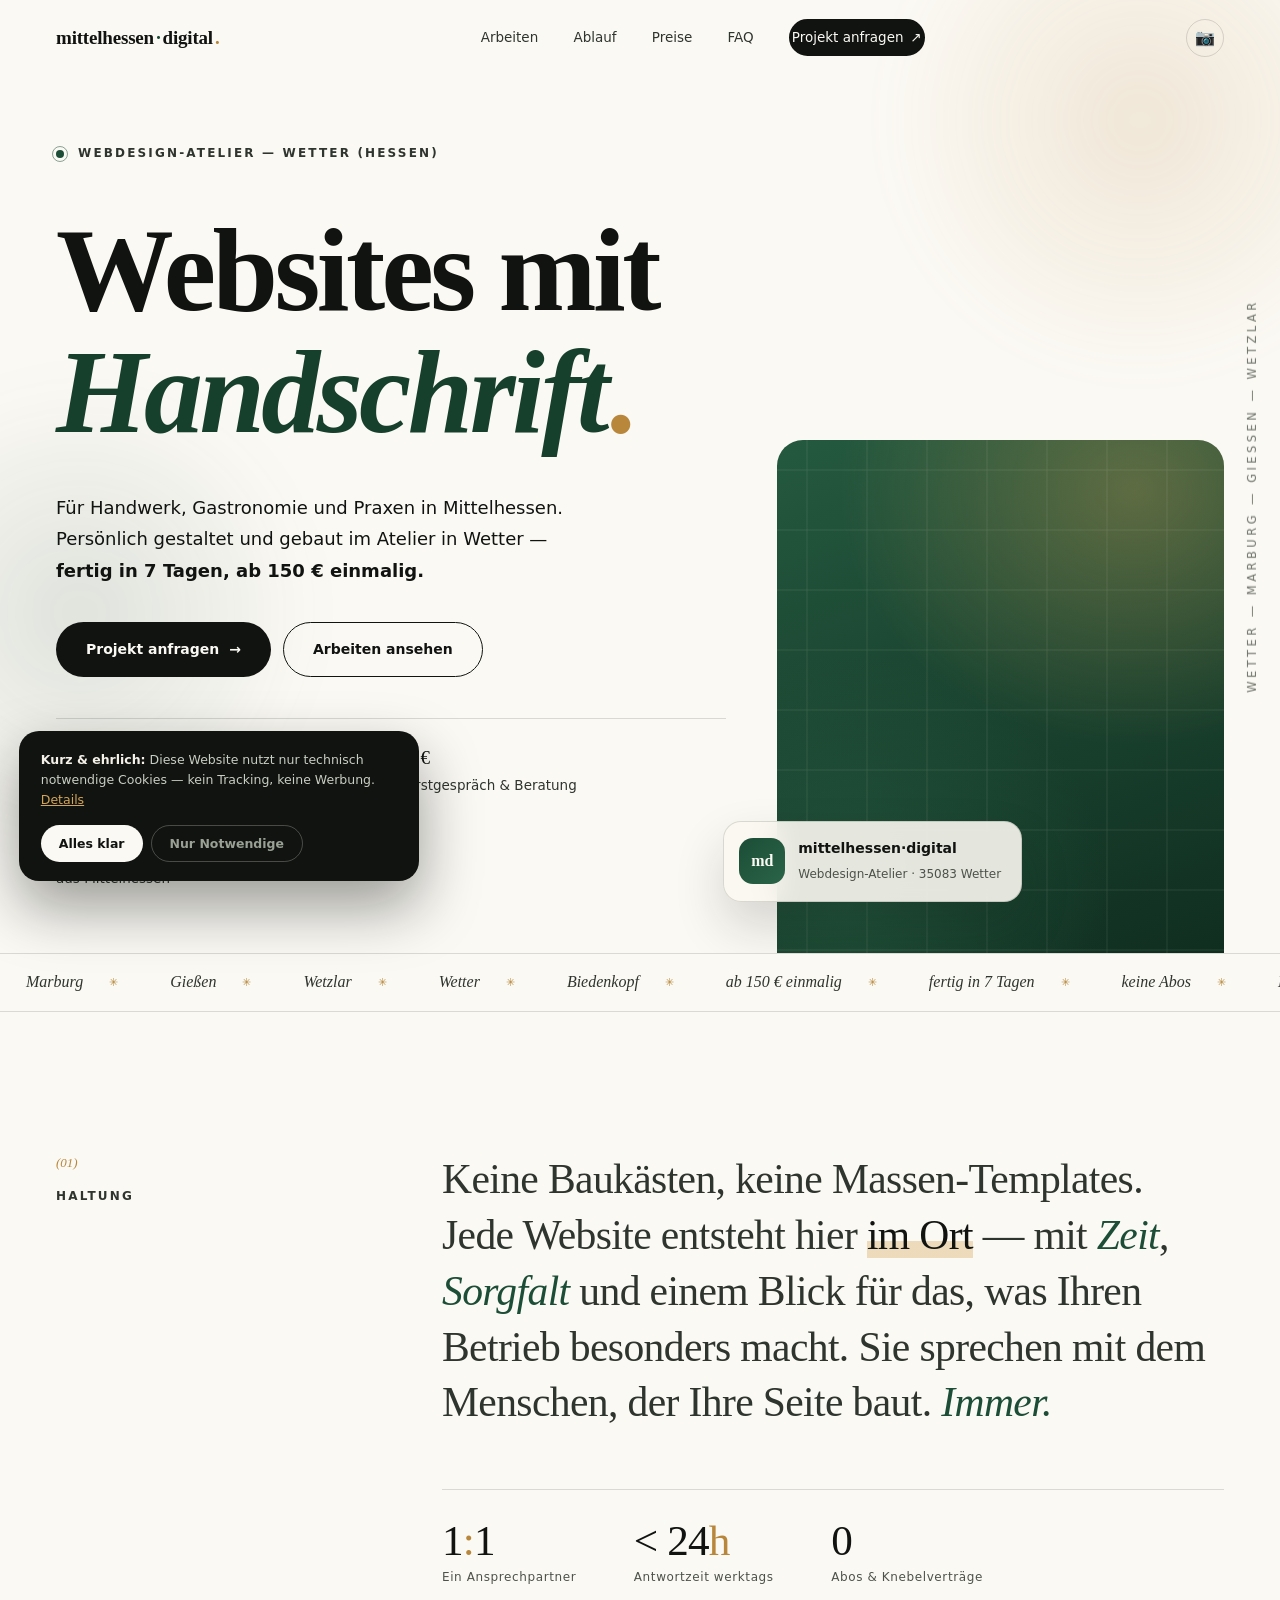
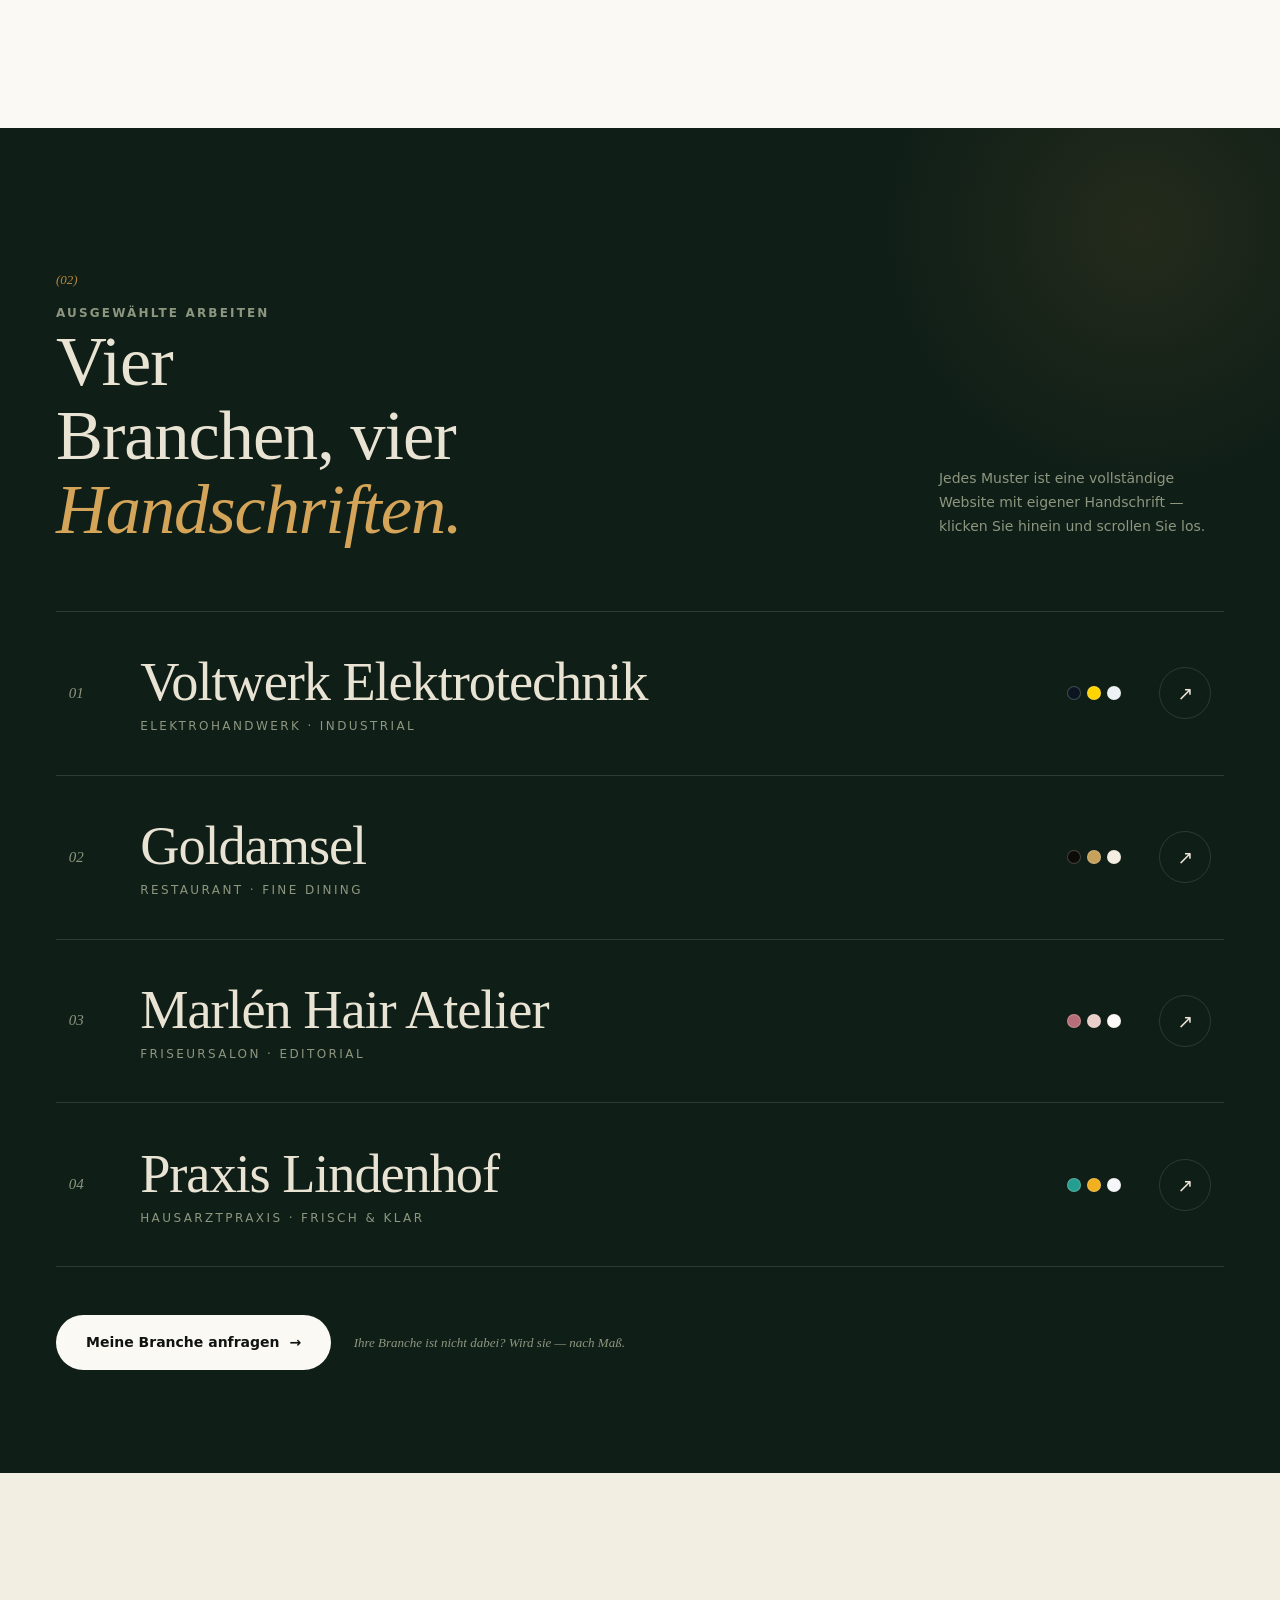
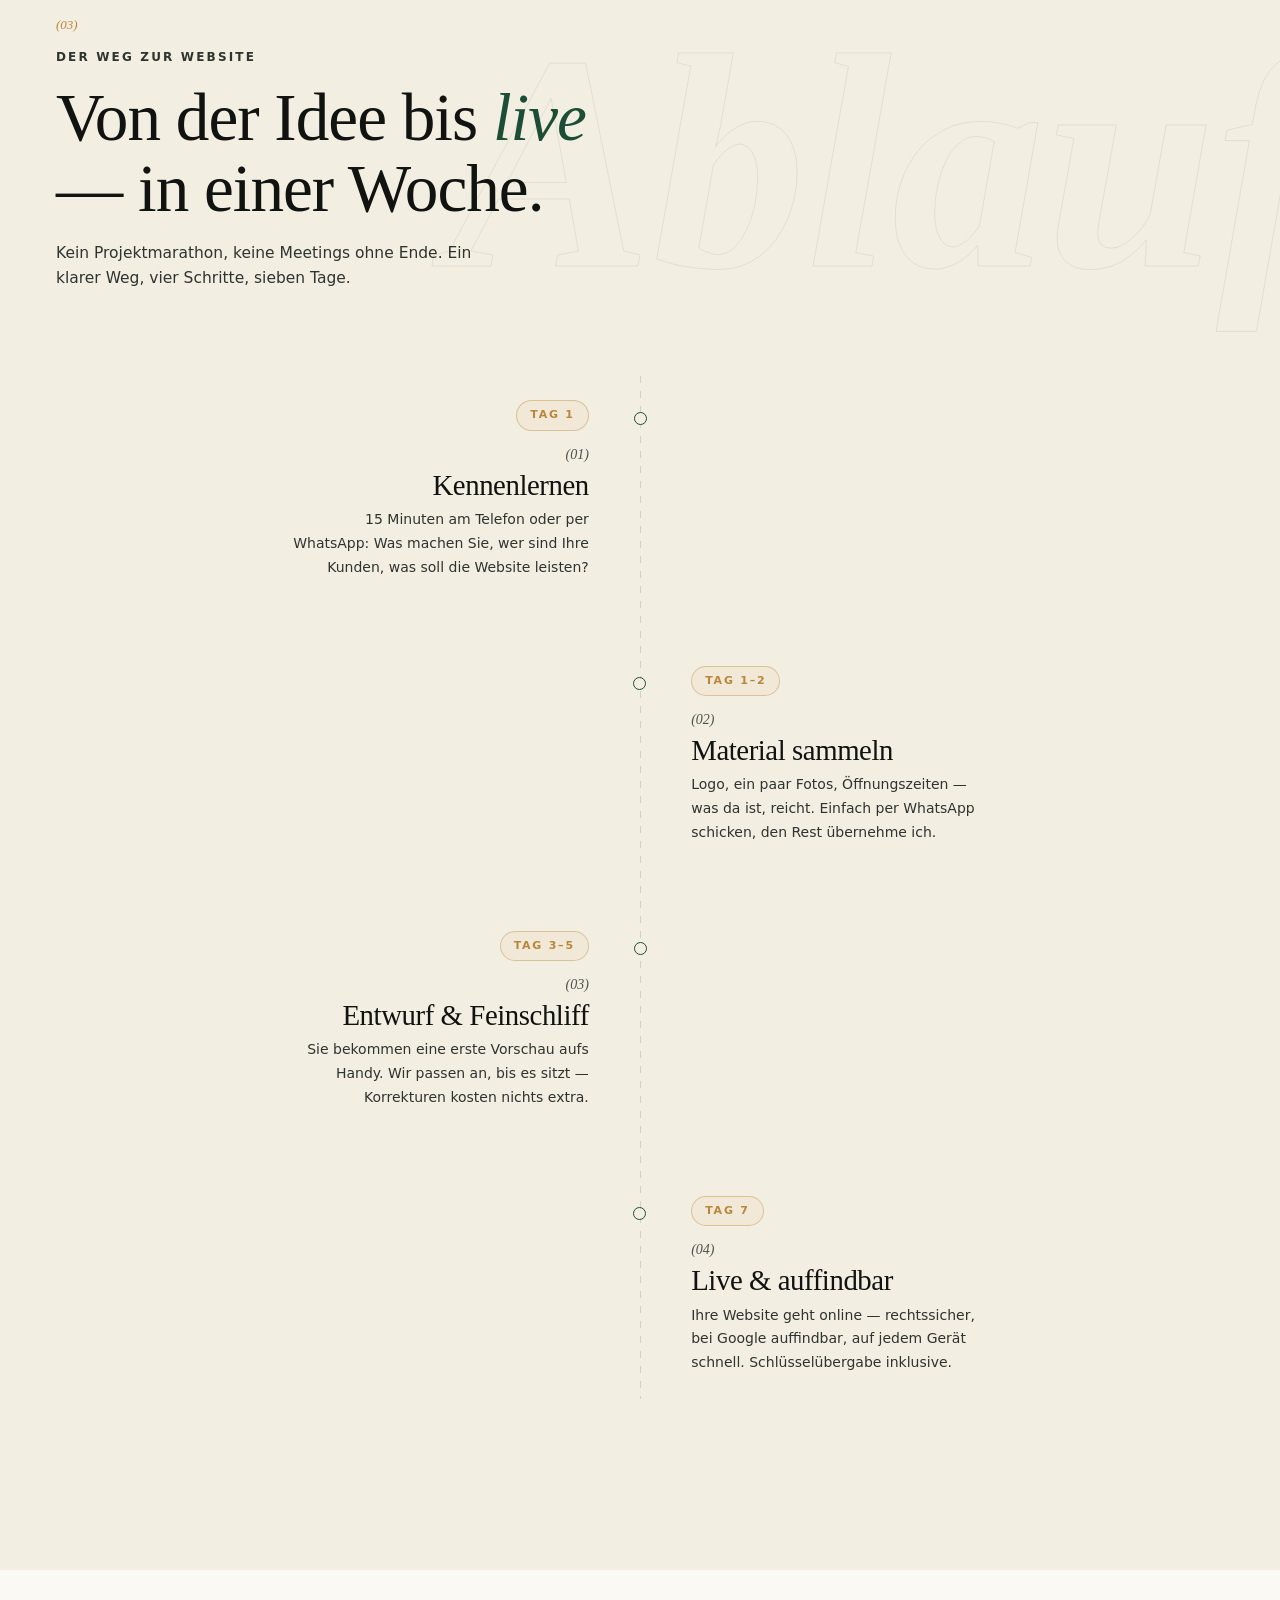
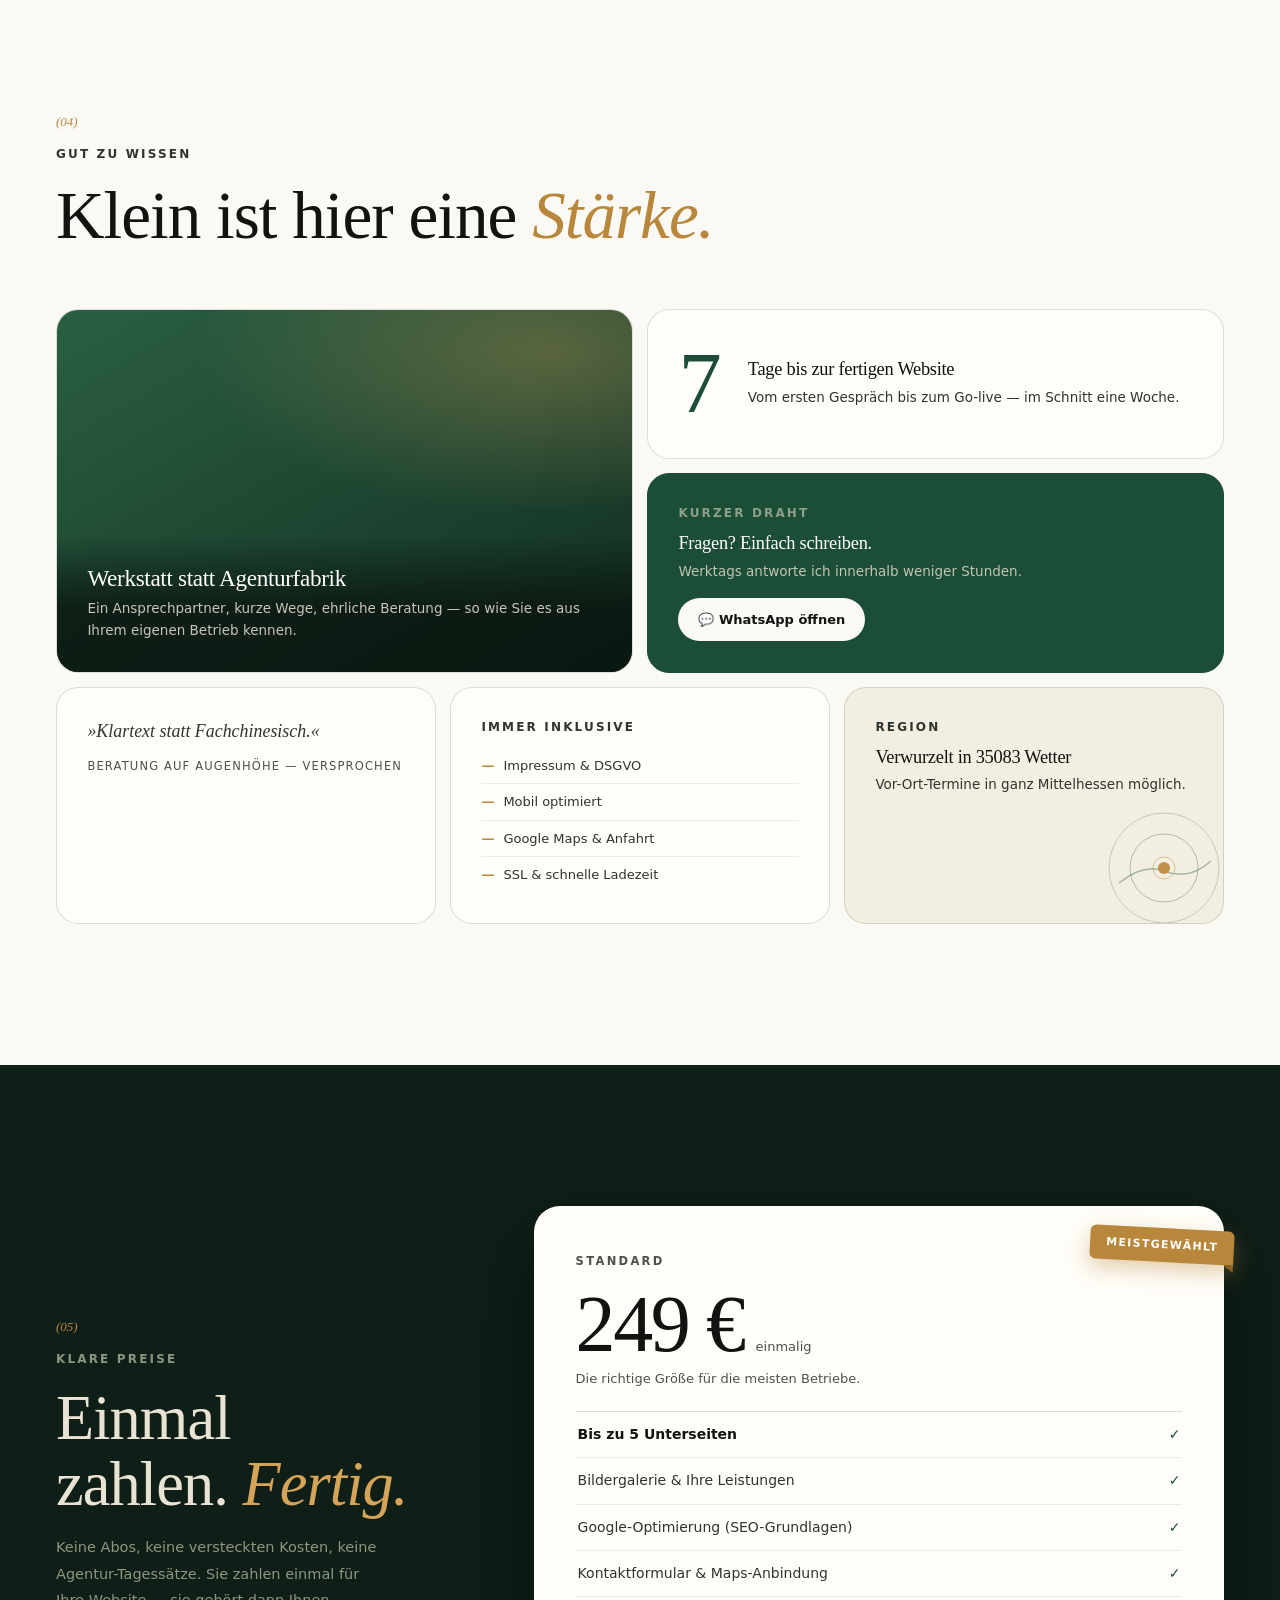
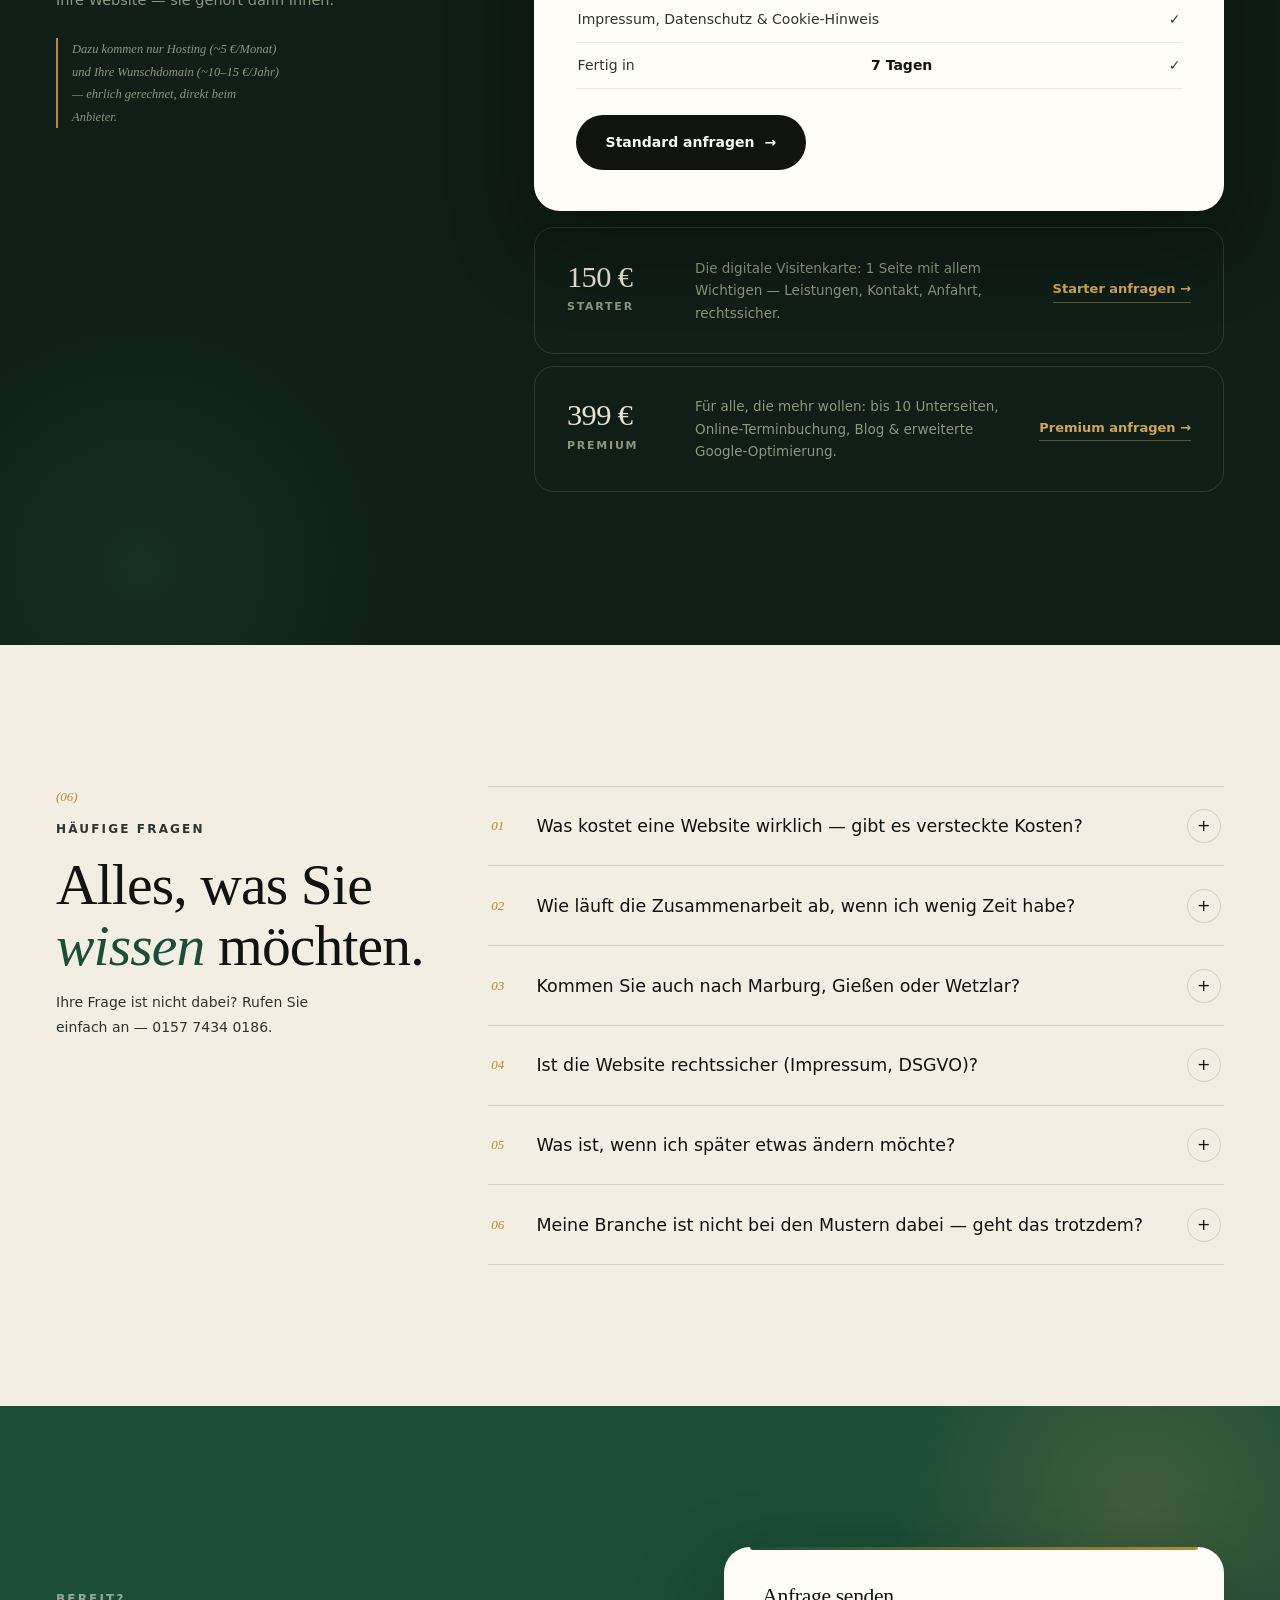
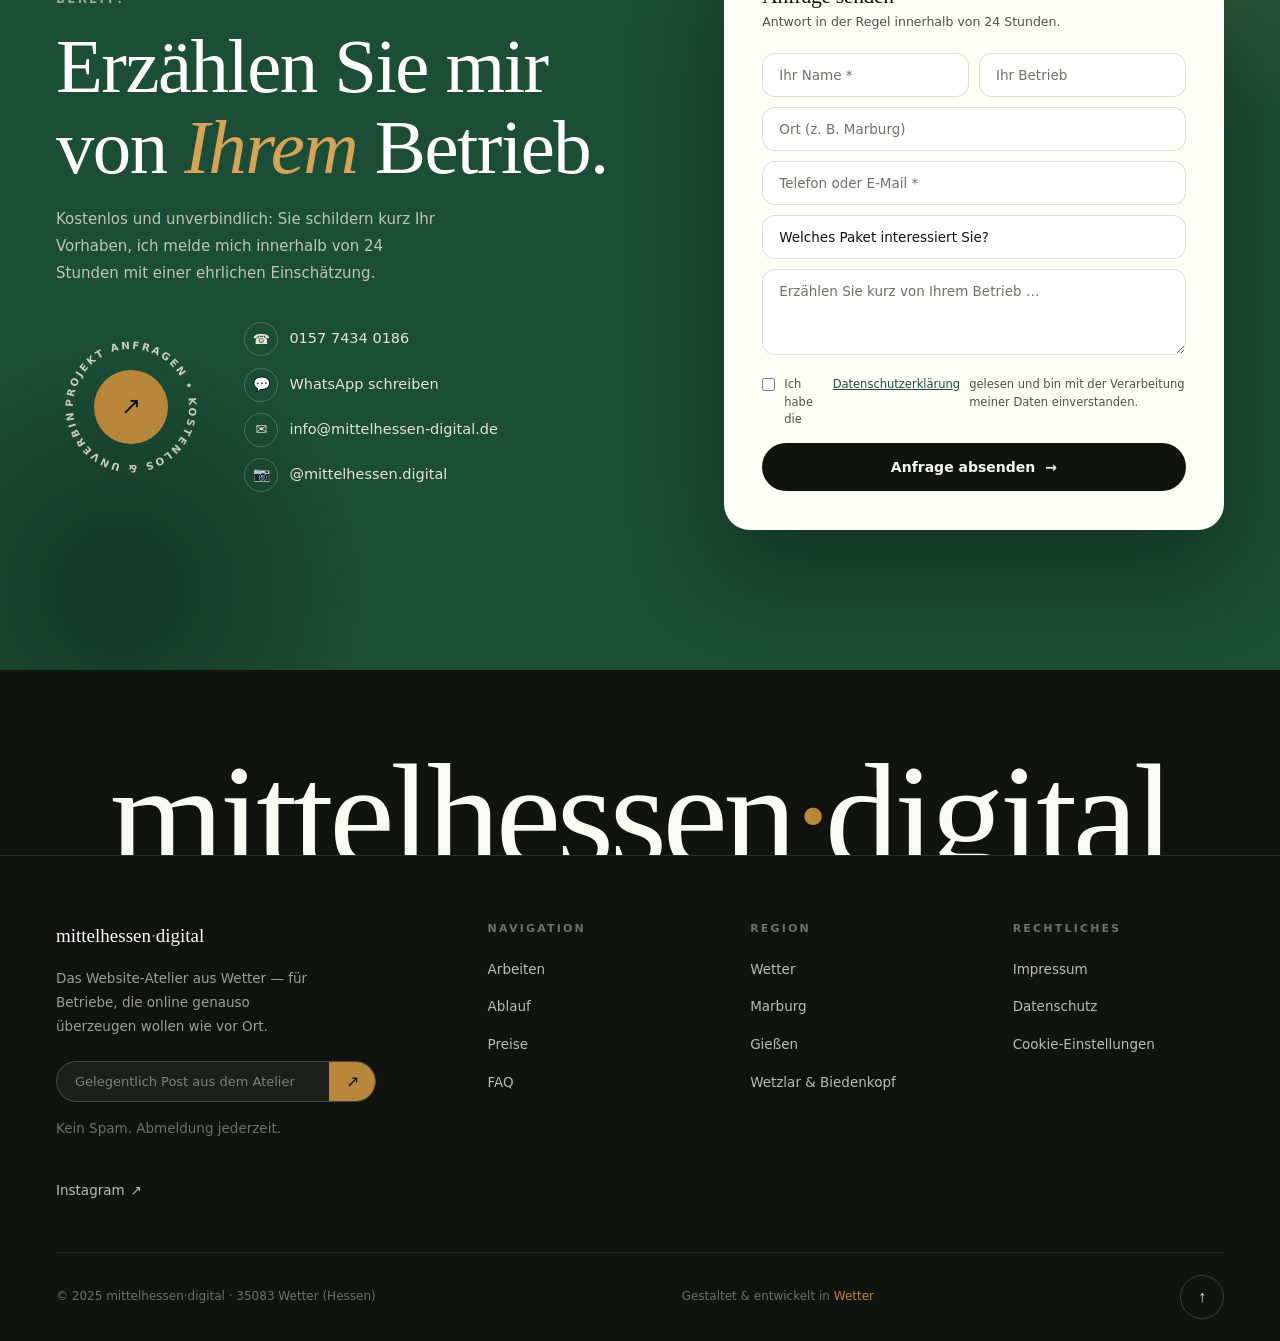
==== commit 4f904f15: "Make Instagram link more prominent in nav and contact section" ====
--- a/index.html
+++ b/index.html
@@ -54,6 +54,8 @@
 .ncta{font-size:13px;font-weight:600;background:var(--ink);color:var(--paper)!important;border:3px solid var(--ink);padding:8px 19px;border-radius:100px;text-decoration:none;transition:background .3s,border-color .3s,transform .3s var(--ease);display:inline-flex;align-items:center;gap:7px}
 .ncta:hover{background:var(--grn);border-color:var(--grn);transform:translateY(-1px)}
 .ncta::after{display:none!important}
+.nav-ig{display:inline-flex;align-items:center;justify-content:center;width:38px;height:38px;border:1px solid var(--line);border-radius:50%;font-size:16px;line-height:1;text-decoration:none;color:var(--ink);flex:none;transition:background .3s,border-color .3s,transform .3s var(--ease)}
+.nav-ig:hover{background:var(--ink);border-color:var(--ink);color:var(--paper);transform:translateY(-1px)}
 .burger{display:none;width:44px;height:44px;border:1px solid var(--line);border-radius:50%;background:transparent;cursor:pointer;position:relative;z-index:1001}
 .burger span{position:absolute;left:12px;right:12px;height:1.5px;background:var(--ink);transition:all .3s var(--ease)}
 .burger span:nth-child(1){top:17px}.burger span:nth-child(2){top:25px}
@@ -432,6 +434,7 @@
       <li><a href="#faq">FAQ</a></li>
       <li><a href="#kontakt" class="ncta">Projekt anfragen <span>↗</span></a></li>
     </ul>
+    <a class="nav-ig" href="https://www.instagram.com/mittelhessen.digital" target="_blank" rel="noopener" aria-label="Instagram">📷</a>
     <button class="burger" id="mbtn" aria-label="Menü öffnen" aria-expanded="false"><span></span><span></span></button>
   </div>
 </nav>
@@ -657,6 +660,7 @@
             <a class="cc" href="tel:+4915774340186"><i>☎</i>0157 7434 0186</a>
             <a class="cc" href="https://wa.me/4915774340186" target="_blank" rel="noopener"><i>💬</i>WhatsApp schreiben</a>
             <a class="cc" href="mailto:info@mittelhessen-digital.de"><i>✉</i>info@mittelhessen-digital.de</a>
+            <a class="cc" href="https://www.instagram.com/mittelhessen.digital" target="_blank" rel="noopener"><i>📷</i>@mittelhessen.digital</a>
           </div>
         </div>
       </div>
